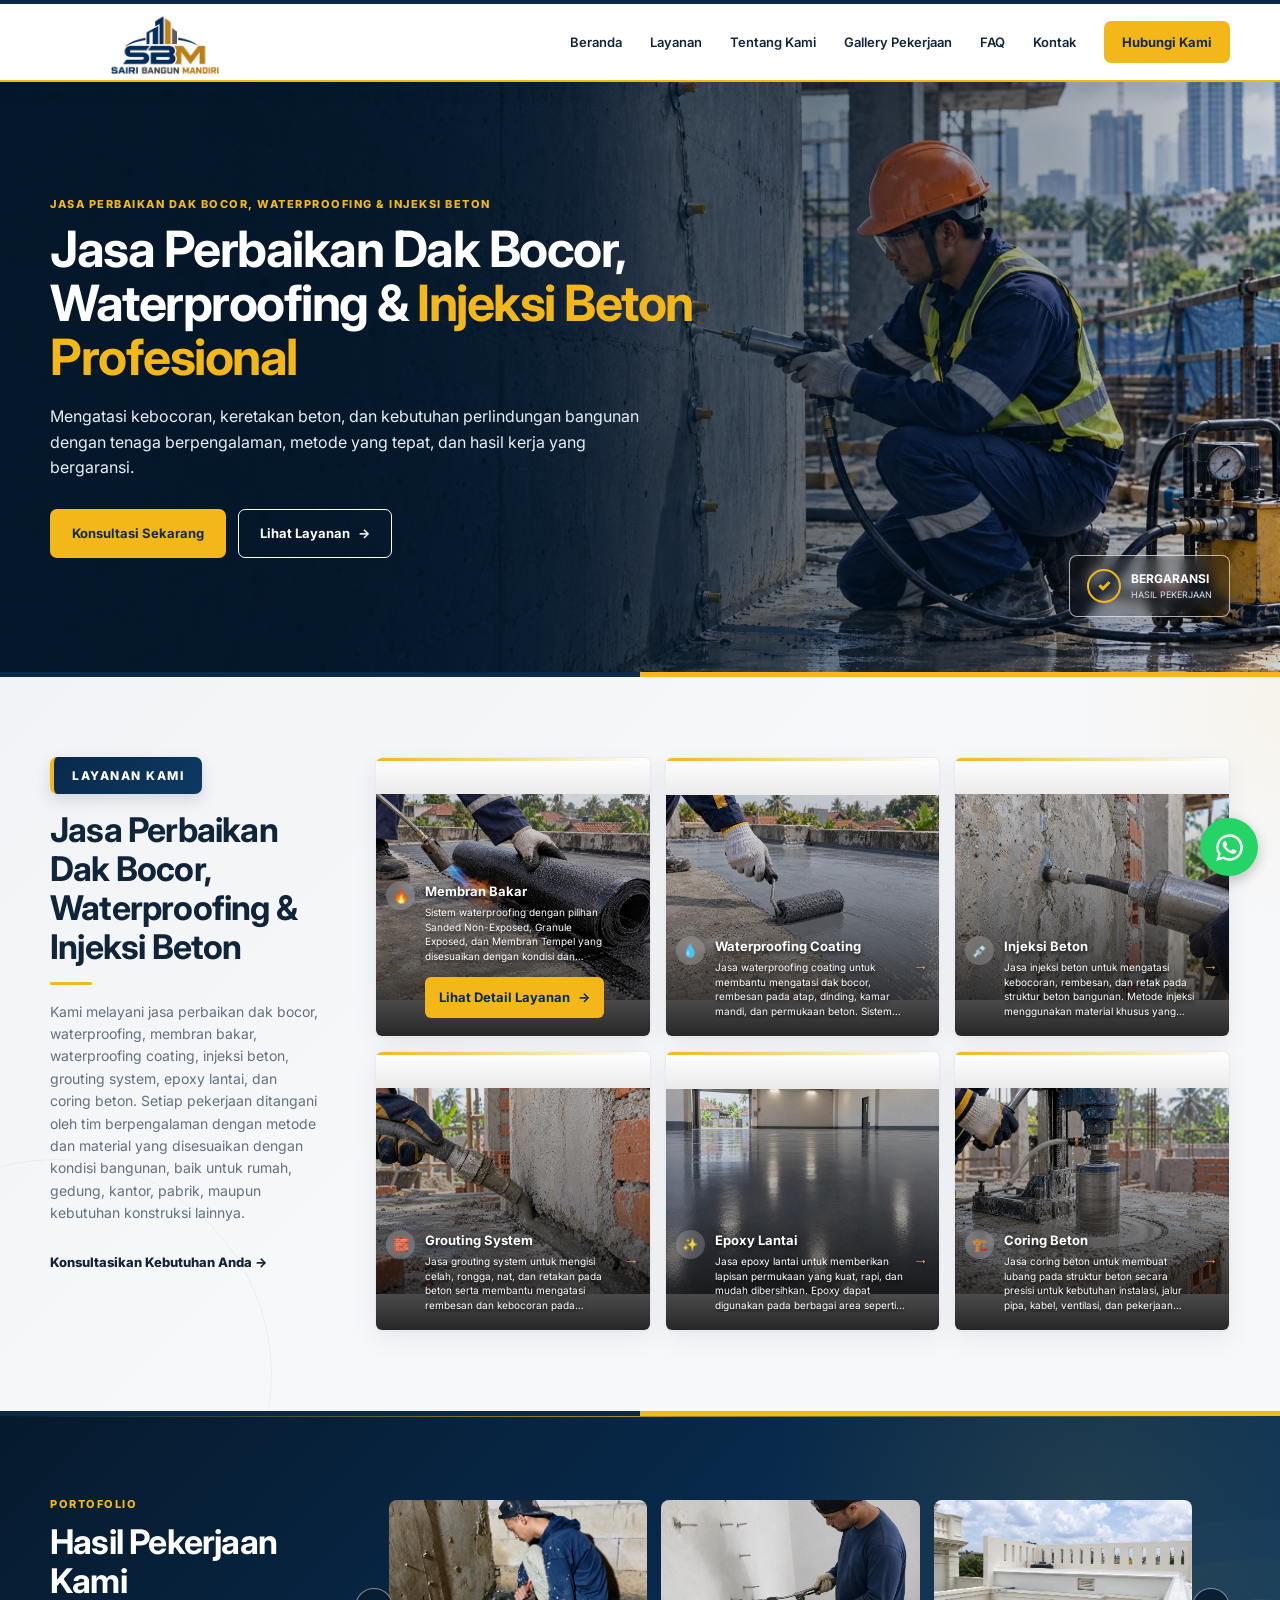
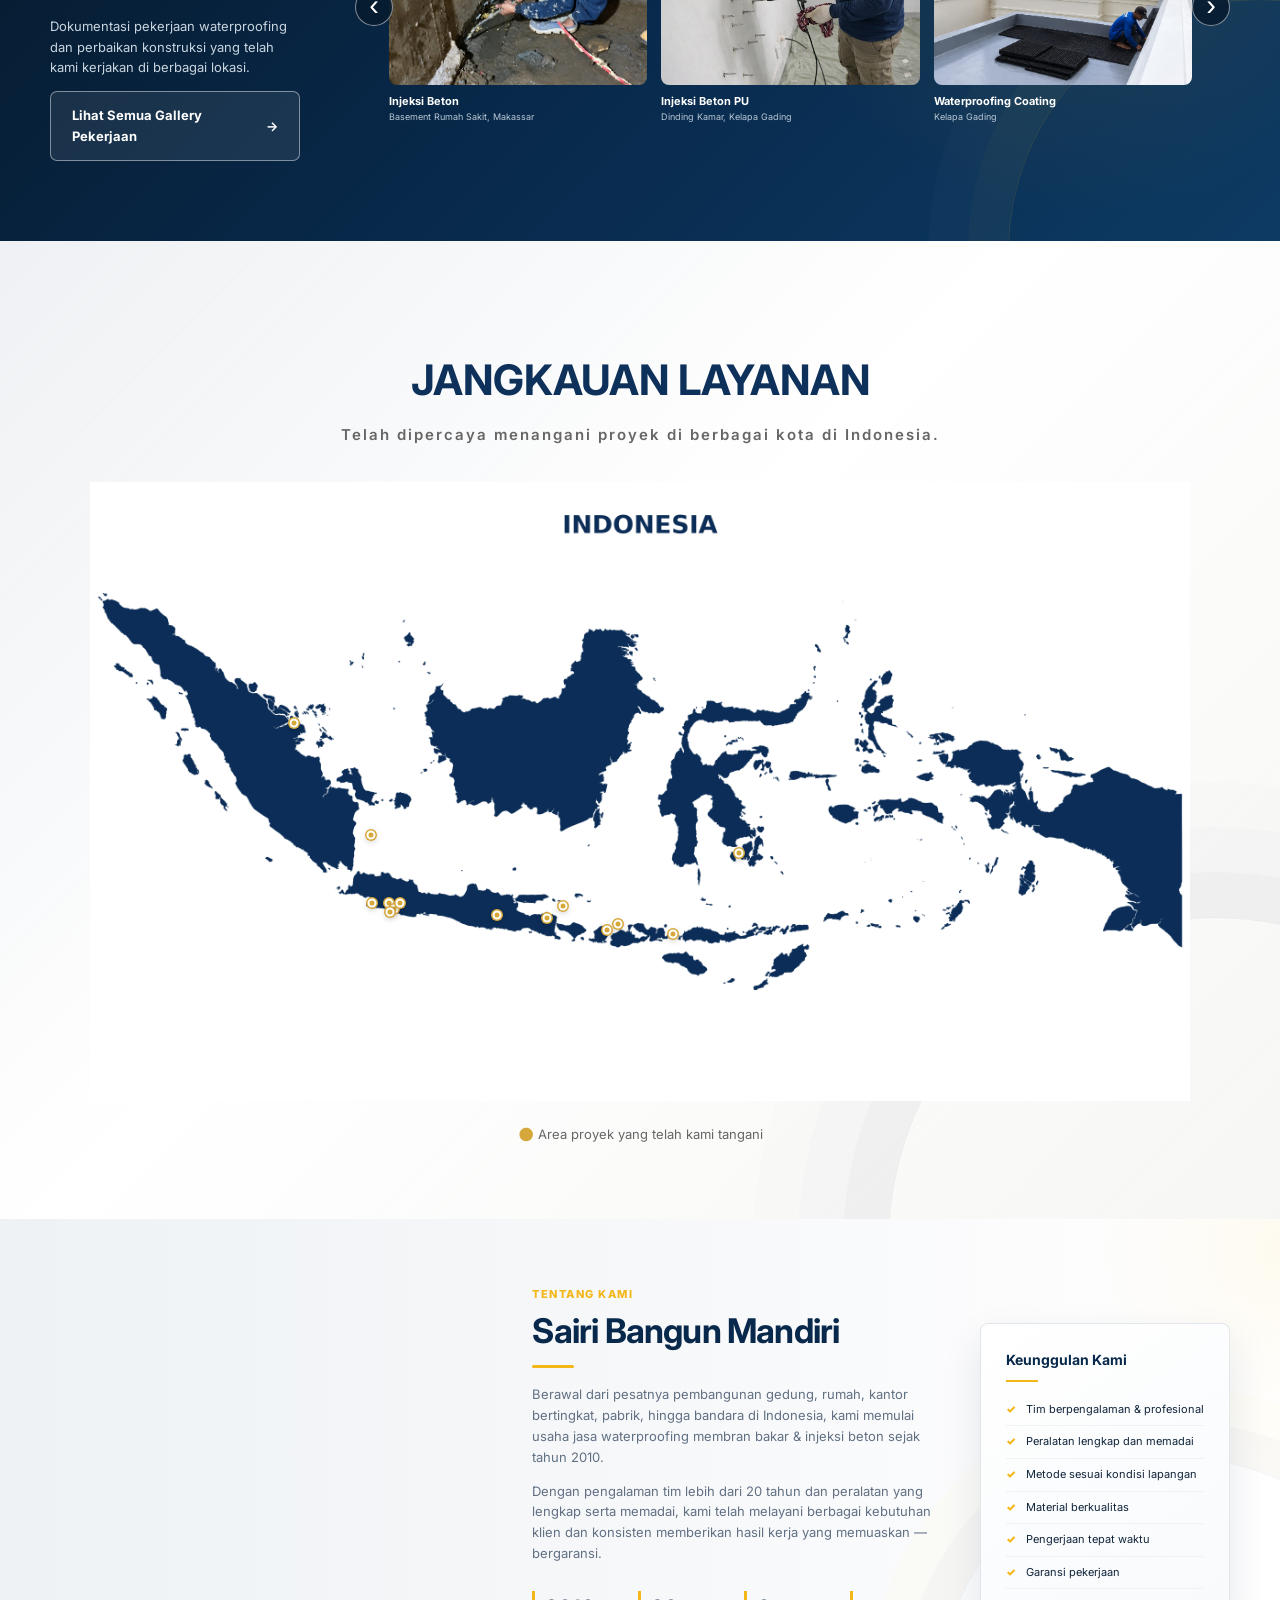
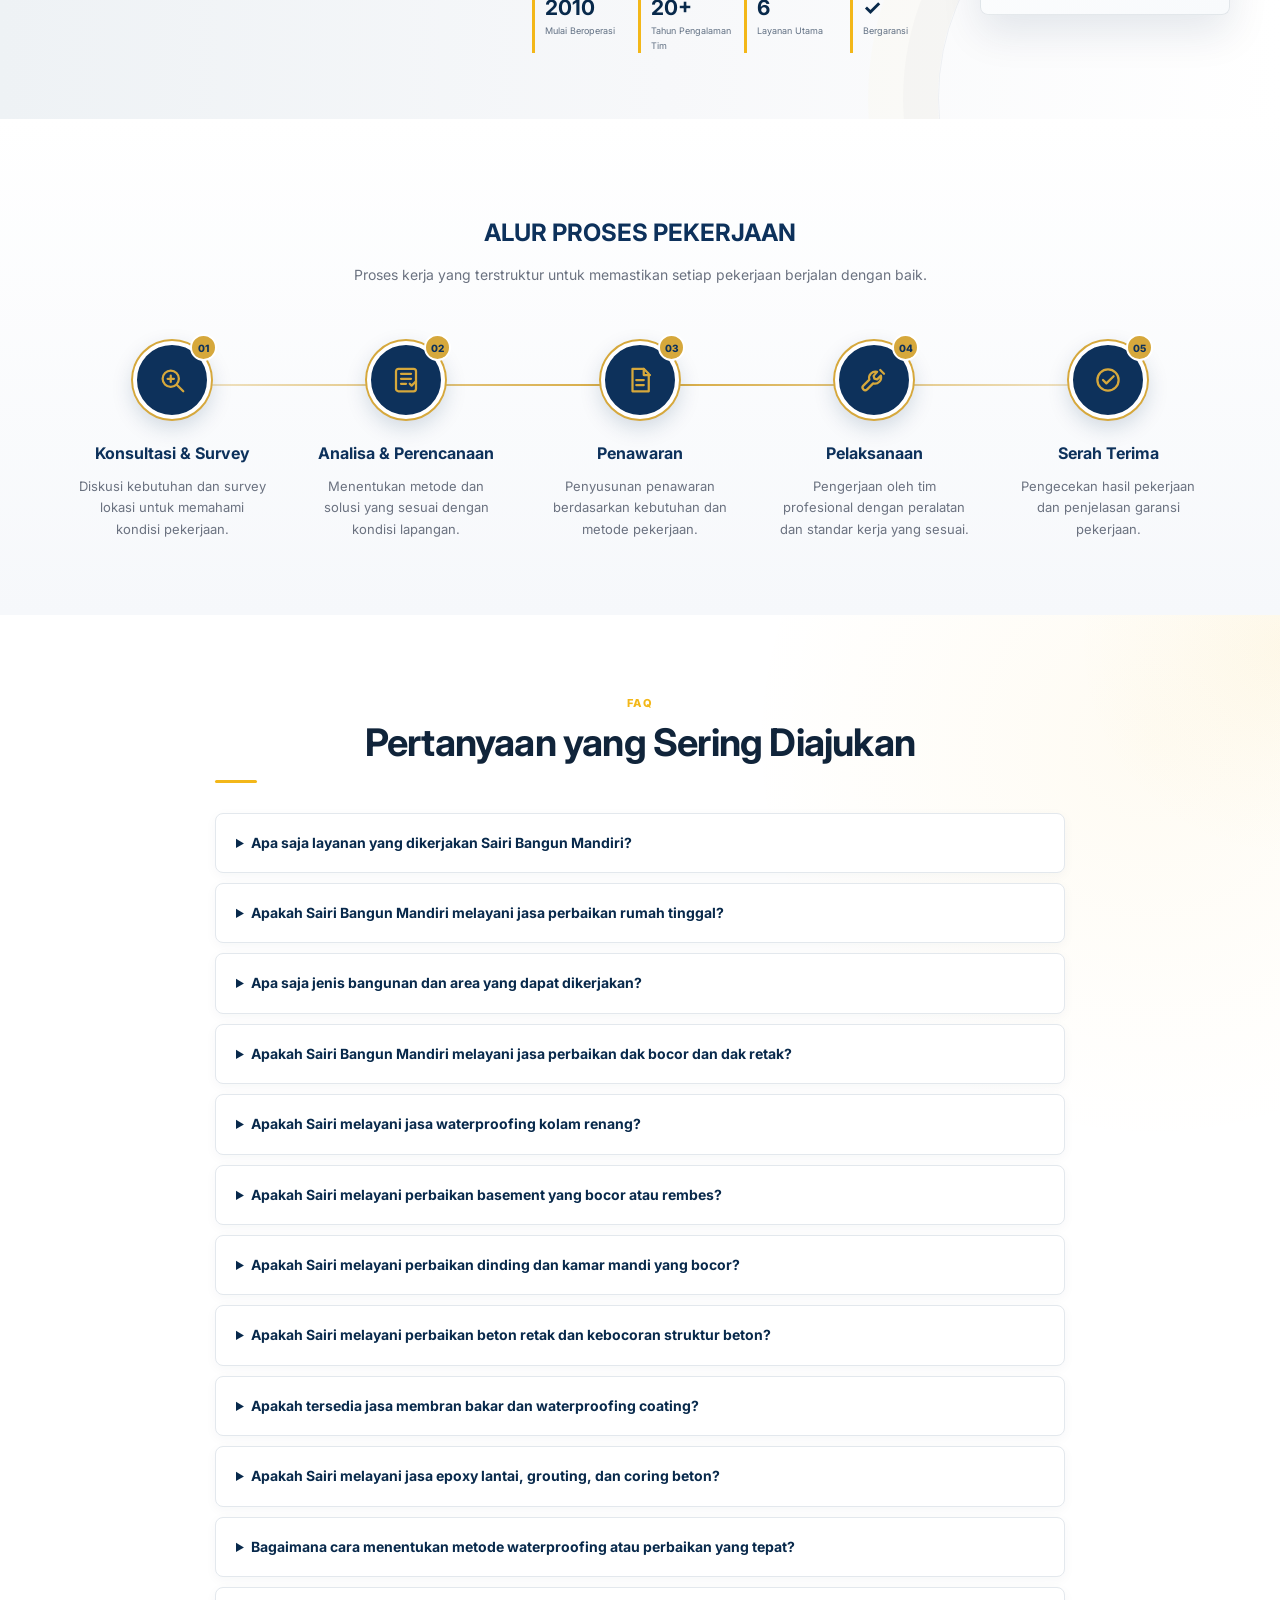
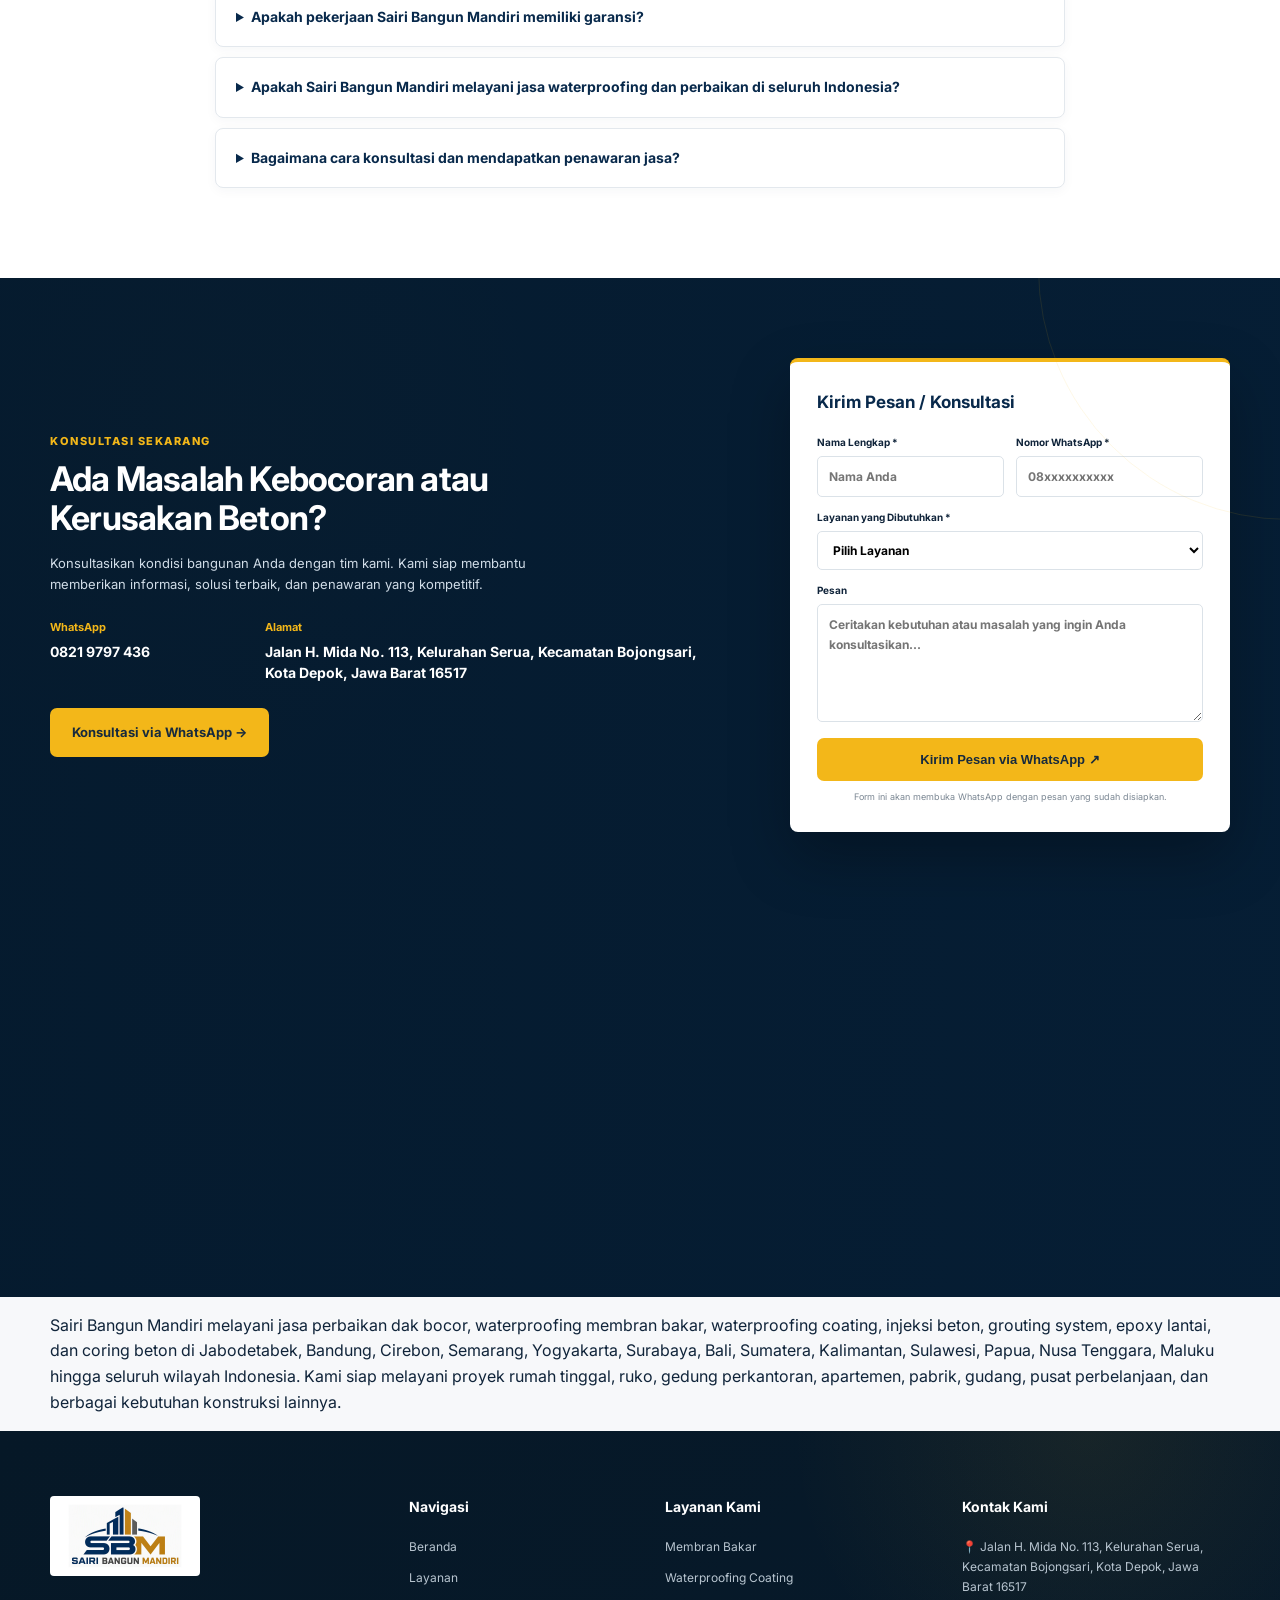
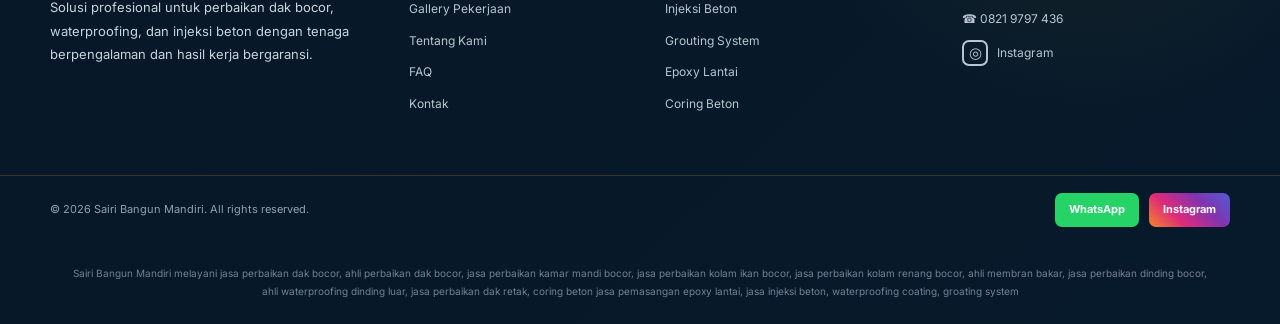
==== index.html @ 4ec8bfc4 "Update index.html" ====
<!DOCTYPE html>
<html lang="id">
<head>
  <meta charset="UTF-8">
  <meta name="viewport" content="width=device-width, initial-scale=1.0">
  <meta name="description" content="Sairi Bangun Mandiri melayani jasa perbaikan dak bocor, waterproofing coating, membran bakar, injeksi beton, grouting system, epoxy lantai, coring beton, waterproofing dinding luar, serta perbaikan kamar mandi, kolam renang dan kolam ikan bocor. Berpengalaman sejak 2010, bergaransi, melayani rumah, gedung, hotel, apartemen dan bangunan komersial di seluruh Indonesia.">
  <meta name="robots" content="index, follow">
  <meta name="keywords" content="jasa perbaikan dak bocor, ahli perbaikan dak bocor, jasa perbaikan kamar mandi bocor, jasa perbaikan kolam ikan bocor, jasa perbaikan kolam renang bocor, ahli membran bakar, jasa perbaikan dinding bocor, ahli waterproofing dinding luar, jasa perbaikan dak retak, jasa pemasangan epoxy lantai, waterproofing, injeksi beton, grouting system, coring beton, Depok">
  <meta name="author" content="Sairi Bangun Mandiri">
  <meta property="og:title" content="Jasa Perbaikan Dak Bocor, Waterproofing & Injeksi Beton | Sairi Bangun Mandiri">
  <meta property="og:description" content="Jasa perbaikan dak bocor, waterproofing, membran bakar, injeksi beton, grouting, epoxy lantai dan coring beton dengan tenaga berpengalaman dan bergaransi, sejak 2010.">
  <meta property="og:site_name" content="Sairi Bangun Mandiri">
  <meta property="og:image" content="https://jasaperbaikandakbocor.com/assets/images/Hero%20Besar%20Baru.jpg">
  <meta name="twitter:card" content="summary_large_image">
  <meta name="twitter:title" content="Jasa Perbaikan Dak Bocor, Waterproofing &amp; Injeksi Beton | Sairi Bangun Mandiri">
<meta name="twitter:description" content="Jasa perbaikan dak bocor, waterproofing coating, membran bakar, injeksi beton, epoxy lantai, grouting, serta perbaikan kolam renang dan kolam ikan bocor. Berpengalaman sejak 2010 dan bergaransi.">
<meta name="twitter:image" content="https://jasaperbaikandakbocor.com/assets/images/Hero%20Besar%20Baru.jpg">
  <meta property="og:url" content="https://www.jasaperbaikandakbocor.com/">
  <link rel="canonical" href="https://jasaperbaikandakbocor.com/">
  <title>Jasa Perbaikan Dak Bocor, Waterproofing & Injeksi Beton | Sairi Bangun Mandiri</title>
  <link rel="icon" href="assets/images/logo-sbm.jpg">
  <link rel="preconnect" href="https://fonts.googleapis.com">
  <link rel="preconnect" href="https://fonts.gstatic.com" crossorigin>
  <link href="https://fonts.googleapis.com/css2?family=Inter:wght@400;500;600;700;800&display=swap" rel="stylesheet">
  <link rel="stylesheet" href="style.css">
  <link rel="stylesheet" href="portfolio.css">
  <script type="application/ld+json">
{
  "@context": "https://schema.org",
  "@type": "HomeAndConstructionBusiness",
  "@id": "https://jasaperbaikandakbocor.com/#organization",
  "name": "Sairi Bangun Mandiri",
  "alternateName": "SBM",
  "description": "Sairi Bangun Mandiri melayani jasa perbaikan dak bocor, waterproofing membran bakar dan coating, injeksi beton, grouting system, epoxy lantai, coring beton, waterproofing dinding luar, perbaikan kamar mandi bocor, kolam renang bocor, dan kolam ikan bocor. Berpengalaman sejak 2010, bergaransi, dan melayani proyek di seluruh Indonesia.",
  "url": "https://jasaperbaikandakbocor.com/",
  "telephone": "+628219797436",
  "hasMap": "https://maps.app.goo.gl/z6by2zJYfafveyHe6",
  "image": "https://jasaperbaikandakbocor.com/assets/images/logo-sbm.jpg",
  "logo": "https://jasaperbaikandakbocor.com/assets/images/logo-sbm.jpg",
  "foundingDate": "2010",

  "address": {
    "@type": "PostalAddress",
    "streetAddress": "Jalan H. Mida No. 113, Kelurahan Serua, Kecamatan Bojongsari",
    "addressLocality": "Depok",
    "addressRegion": "Jawa Barat",
    "postalCode": "16517",
    "addressCountry": "ID"
  },

    "areaServed": [
    { "@type": "City", "name": "Depok" },
    { "@type": "City", "name": "Jakarta" },
    { "@type": "City", "name": "Bogor" },
    { "@type": "City", "name": "Tangerang" },
    { "@type": "City", "name": "Tangerang Selatan" },
    { "@type": "City", "name": "Bekasi" },
    { "@type": "City", "name": "Bandung" },
    { "@type": "City", "name": "Semarang" },
    { "@type": "City", "name": "Yogyakarta" },
    { "@type": "City", "name": "Surabaya" },
    { "@type": "City", "name": "Malang" },
    { "@type": "City", "name": "Medan" },
    { "@type": "City", "name": "Palembang" },
    { "@type": "City", "name": "Makassar" },
    { "@type": "AdministrativeArea", "name": "Bali" },
    {
  "@type": "Country",
  "name": "Indonesia"
}
  ],

  "sameAs": [
    "https://www.instagram.com/sairibangunmandiri/"
  ],

  "hasOfferCatalog": {
    "@type": "OfferCatalog",
    "name": "Layanan Sairi Bangun Mandiri",
    "itemListElement": [
      {
        "@type": "Offer",
        "itemOffered": {
          "@type": "Service",
          "name": "Membran Bakar",
          "description": "Waterproofing menggunakan lembaran membran khusus dengan proses pembakaran, tahan air dan tahan lama untuk dak beton."
        }
      },
      {
        "@type": "Offer",
        "itemOffered": {
          "@type": "Service",
          "name": "Waterproofing Coating",
          "description": "Cat anti bocor serbaguna berbahan akrilik untuk atap, dinding, kamar mandi, kolam renang dan ground tank."
        }
      },
      {
        "@type": "Offer",
        "itemOffered": {
          "@type": "Service",
          "name": "Injeksi Beton",
          "description": "Perbaikan struktur beton dengan metode injeksi (polyurethane, semen admixture, cement based waterplug) untuk mengatasi retak dan kebocoran."
        }
      },
      {
        "@type": "Offer",
        "itemOffered": {
          "@type": "Service",
          "name": "Grouting System",
          "description": "Pengisian rongga/celah pada beton untuk meningkatkan kekuatan struktur dan sifat kedap air."
        }
      },
      {
        "@type": "Offer",
        "itemOffered": {
          "@type": "Service",
          "name": "Epoxy Lantai",
          "description": "Pelapis lantai berbahan resin epoxy dengan daya tahan tinggi, tersedia berbagai jenis dan warna."
        }
      },
      {
        "@type": "Offer",
        "itemOffered": {
          "@type": "Service",
          "name": "Coring Beton",
          "description": "Jasa pengeboran beton presisi untuk berbagai kebutuhan instalasi mekanikal dan elektrikal."
        }
      },
{
  "@type": "Offer",
  "itemOffered": {
    "@type": "Service",
    "name": "Waterproofing Dinding Luar",
    "description": "Jasa waterproofing dinding luar bangunan untuk membantu mengatasi rembesan air dan melindungi dinding dari kebocoran."
  }
},
{
  "@type": "Offer",
  "itemOffered": {
    "@type": "Service",
    "name": "Perbaikan Dak Bocor",
    "description": "Jasa pemeriksaan dan perbaikan kebocoran dak beton dengan metode waterproofing yang sesuai dengan kondisi kebocoran."
  }
},
{
  "@type": "Offer",
  "itemOffered": {
    "@type": "Service",
    "name": "Perbaikan Kamar Mandi Bocor",
    "description": "Jasa perbaikan kebocoran dan rembesan air pada area kamar mandi."
  }
},
{
  "@type": "Offer",
  "itemOffered": {
    "@type": "Service",
    "name": "Perbaikan Kolam Renang Bocor",
    "description": "Jasa perbaikan kebocoran kolam renang menggunakan metode yang disesuaikan dengan kondisi kebocoran."
  }
},
{
  "@type": "Offer",
  "itemOffered": {
    "@type": "Service",
    "name": "Perbaikan Kolam Ikan Bocor",
    "description": "Jasa perbaikan kebocoran kolam ikan untuk membantu menjaga kolam tetap kedap air."
  }
}
    ]
  }
}
</script>
</head>

<body>
  <header class="site-header" id="top">
    <div class="container nav-wrap">
      <a class="brand" href="#top" aria-label="Sairi Bangun Mandiri">
        <img src="assets/images/logo-sbm.jpg" alt="Logo Sairi Bangun Mandiri">
      </a>
      <button class="menu-toggle" aria-label="Buka menu" aria-expanded="false">
        <span></span><span></span><span></span>
      </button>
      <nav class="nav" aria-label="Navigasi utama">
        <a href="#top">Beranda</a>
        <a href="#layanan">Layanan</a>
        <a href="#tentang">Tentang Kami</a>
        <a href="#portfolio">Gallery Pekerjaan</a>
        <a href="#faq">FAQ</a>
        <a href="#kontak">Kontak</a>
        <a class="btn btn-gold btn-small" href="https://wa.me/628219797436?text=Halo%20Sairi%20Bangun%20Mandiri%2C%20saya%20ingin%20konsultasi%20mengenai%20pekerjaan%20konstruksi." target="_blank" rel="noopener">Hubungi Kami</a>
      </nav>
    </div>
  </header>

  <main>
    <section class="hero">
      <div class="hero-overlay"></div>
      <div class="container hero-content">
        <div class="hero-copy">
          <p class="eyebrow">JASA PERBAIKAN DAK BOCOR, WATERPROOFING & INJEKSI BETON</p>
          <h1>Jasa Perbaikan Dak Bocor, Waterproofing & <span>Injeksi Beton Profesional</span></h1>
          <p class="hero-text">Mengatasi kebocoran, keretakan beton, dan kebutuhan perlindungan bangunan dengan tenaga berpengalaman, metode yang tepat, dan hasil kerja yang bergaransi.</p>
          <div class="hero-actions">
            <a class="btn btn-gold" href="https://wa.me/628219797436?text=Halo%20Sairi%20Bangun%20Mandiri%2C%20saya%20ingin%20konsultasi." target="_blank" rel="noopener">Konsultasi Sekarang</a>
            <a class="btn btn-outline" href="#layanan">Lihat Layanan <span>→</span></a>
          </div>
        </div>
        <div class="guarantee">
          <div class="guarantee-icon">✓</div>
          <div><strong>BERGARANSI</strong><small>HASIL PEKERJAAN</small></div>
        </div>
      </div>
    </section>

    <section class="services section" id="layanan">
      <div class="container service-layout">
        <div class="section-intro">
          <p class="eyebrow">LAYANAN KAMI</p>
          <h2>Jasa Perbaikan Dak Bocor, Waterproofing & Injeksi Beton</h2>
          <p>Kami melayani jasa perbaikan dak bocor, waterproofing, membran bakar, waterproofing coating, injeksi beton, grouting system, epoxy lantai, dan coring beton. Setiap pekerjaan ditangani oleh tim berpengalaman dengan metode dan material yang disesuaikan dengan kondisi bangunan, baik untuk rumah, gedung, kantor, pabrik, maupun kebutuhan konstruksi lainnya.
</p>
          <a class="text-link" href="#kontak">Konsultasikan Kebutuhan Anda →</a>
        </div>
        <div class="service-grid">
          
<article class="service-card service-card-link">
  <a href="waterproofing-membran-bakar-pamulang.html" class="service-image-link" aria-label="Lihat layanan Membran Bakar">
    <div class="service-image img-membrane"></div>
  </a>
  <div class="service-body">
    <span class="service-icon">🔥</span>
    <div>
      <h3><a href="waterproofing-membran-bakar-pamulang.html">Membran Bakar</a></h3>
      <p class="service-desc">Sistem waterproofing dengan pilihan Sanded Non-Exposed, Granule Exposed, dan Membran Tempel yang disesuaikan dengan kondisi dan kebutuhan area.</p>
      <a href="waterproofing-membran-bakar-pamulang.html" class="service-detail-link">Lihat Detail Layanan <span aria-hidden="true">→</span></a>
    </div>
  </div>
</article>
          <article class="service-card">
            <div class="service-image img-coating"></div>
            <div class="service-body"><span class="service-icon">💧</span><div><h3>Waterproofing Coating</h3><p class="service-desc">Jasa waterproofing coating untuk membantu mengatasi dak bocor, rembesan pada atap, dinding, kamar mandi, dan permukaan beton. Sistem coating diaplikasikan sebagai lapisan pelindung kedap air untuk membantu mencegah kebocoran dan melindungi permukaan bangunan dari paparan air dan kelembapan.</p>
</div><button type="button" class="service-toggle" aria-label="Lihat deskripsi lengkap Waterproofing Coating">→</button></div>
          </article>
         <article class="service-card"><div class="service-image img-injection"></div><div class="service-body"><span class="service-icon">💉</span><div><h3>Injeksi Beton</h3><p class="service-desc">Jasa injeksi beton untuk mengatasi kebocoran, rembesan, dan retak pada struktur beton bangunan. Metode injeksi menggunakan material khusus yang disesuaikan dengan kondisi keretakan dan kebutuhan perbaikan beton, sehingga membantu menutup jalur air dan mengurangi rembesan. Pekerjaan ini dapat diterapkan pada dinding beton, dak, basement, kolam, dan bagian struktur bangunan lainnya yang mengalami kebocoran atau keretakan.</p></div><button type="button" class="service-toggle" aria-label="Lihat deskripsi lengkap Injeksi Beton">→</button></div></article>
         <article class="service-card"><div class="service-image img-grouting"></div><div class="service-body"><span class="service-icon">🧱</span><div><h3>Grouting System</h3><p class="service-desc">Jasa grouting system untuk mengisi celah, rongga, nat, dan retakan pada beton serta membantu mengatasi rembesan dan kebocoran pada berbagai konstruksi. Grouting dapat digunakan untuk perbaikan kolam renang, kolam ikan, lantai, dinding, dan struktur beton lainnya dengan material khusus yang disesuaikan dengan kondisi area untuk membantu meningkatkan kekuatan dan ketahanan terhadap air.</p></div><button type="button" class="service-toggle" aria-label="Lihat deskripsi lengkap Grouting System">→</button></div></article>
         <article class="service-card"><div class="service-image img-epoxy"></div><div class="service-body"><span class="service-icon">✨</span><div><h3>Epoxy Lantai</h3><p class="service-desc">Jasa epoxy lantai untuk memberikan lapisan permukaan yang kuat, rapi, dan mudah dibersihkan. Epoxy dapat digunakan pada berbagai area seperti gudang, pabrik, garasi, area komersial, dan kebutuhan lantai lainnya dengan pilihan sistem yang disesuaikan dengan kondisi permukaan.</p></div><button type="button" class="service-toggle" aria-label="Lihat deskripsi lengkap Epoxy Lantai">→</button></div></article>
          <article class="service-card"><div class="service-image img-coring"></div><div class="service-body"><span class="service-icon">🏗️</span><div><h3>Coring Beton</h3><p class="service-desc">Jasa coring beton untuk membuat lubang pada struktur beton secara presisi untuk kebutuhan instalasi, jalur pipa, kabel, ventilasi, dan pekerjaan konstruksi lainnya. Metode coring menggunakan peralatan khusus untuk menghasilkan lubang dengan ukuran dan kedalaman yang disesuaikan dengan kebutuhan pekerjaan.</p></div><button type="button" class="service-toggle" aria-label="Lihat deskripsi lengkap Coring Beton">→</button></div></article>
        </div>
      </div>
    </section>
 <section class="portfolio section" id="portfolio">
  <div class="container portfolio-layout">
    <div class="portfolio-copy">
     <p class="eyebrow">PORTOFOLIO</p>
<h2>Hasil Pekerjaan Kami</h2>
<p>Dokumentasi pekerjaan waterproofing dan perbaikan konstruksi yang telah kami kerjakan di berbagai lokasi.</p>

      <a class="btn btn-outline light" href="portfolio.html">
       Lihat Semua Gallery Pekerjaan <span>→</span>
      </a>
    </div>

    <div class="portfolio-showcase">
      <button class="portfolio-arrow portfolio-prev" type="button"
              aria-label="Foto portofolio sebelumnya">‹</button>

      <div class="portfolio-track" id="portfolioTrack">
 
<a class="portfolio-item" href="portfolio.html">
  <div class="portfolio-img">
    <img src="assets/images/injeksi-beton-basement-rumah-sakit-makassar-01.jpg" alt="Pekerjaan injeksi beton pada sambungan lantai dan sudut lantai-dinding basement rumah sakit di Makassar" loading="lazy">
  </div>
  <span>Injeksi Beton<br><small>Basement Rumah Sakit, Makassar</small></span>
</a>
                <a class="portfolio-item" href="portfolio.html">
          <div class="portfolio-img">
            <img src="assets/images/injeksi-beton-dinding-kamar-kelapa-gading-01.jpg" alt="Jasa injeksi beton PU pada dinding kamar rumah pribadi di Kelapa Gading Jakarta Utara" loading="lazy">
          </div>
          <span>Injeksi Beton PU<br><small>Dinding Kamar, Kelapa Gading</small></span>
        </a>

        <a class="portfolio-item" href="portfolio.html">
  <div class="portfolio-img">
    <img src="assets/images/waterproofing_coating_01.jpg" alt="Pekerjaan waterproofing coating pada dak rumah di Kelapa Gading Jakarta Utara" loading="lazy">
  </div>
  <span>Waterproofing Coating<br><small>Kelapa Gading</small></span>
</a>

       <a class="portfolio-item" href="portfolio.html">
  <div class="portfolio-img">
    <img src="assets/images/membran-bakar-granule-pasar-tanah-abang-01.jpg" alt="Pekerjaan waterproofing dak menggunakan membran bakar Granule di Gedung Pasar Tanah Abang Jakarta Pusat" loading="lazy">
  </div>
  <span>Membran Bakar Granule<br><small>Pasar Tanah Abang</small></span>
</a>

       <a class="portfolio-item" href="portfolio.html">
  <div class="portfolio-img">
    <img src="assets/images/grouting_kolam_rempoa_01.jpg" alt="Pekerjaan perbaikan kolam renang dengan sistem grouting nat di Rempoa Tangerang Selatan" loading="lazy">
  </div>
  <span>Grouting System<br><small>Rempoa</small></span>
</a>

        <a class="portfolio-item" href="portfolio.html">
  <div class="portfolio-img">
    <img src="assets/images/membran-bakar-sanded-mall-bassura-01.jpg" alt="Pekerjaan waterproofing menggunakan membran bakar Sanded di Mall Bassura Jakarta Timur" loading="lazy">
  </div>
  <span>Membran Bakar Sanded<br><small>Mall Bassura</small></span>
</a>

  
<a class="portfolio-item" href="portfolio.html">
  <div class="portfolio-img">
    <img src="assets/images/epoxy-lantai-01.jpg" alt="Pekerjaan epoxy lantai pada gudang konveksi di Bogor Jawa Barat" loading="lazy">
  </div>
  <span>Epoxy Lantai<br><small>Gudang Konveksi, Bogor</small></span>
</a>

        <a class="portfolio-item" href="portfolio.html">
          <div class="portfolio-img">
            <img src="assets/images/coring_beton_indonesia.jpg" alt="Pekerjaan Coring Beton" loading="lazy">
          </div>
          <span>Coring Beton<br><small>Instalasi Mekanikal</small></span>
        </a>
      </div>

      <button class="portfolio-arrow portfolio-next" type="button"
              aria-label="Foto portofolio berikutnya">›</button>
    </div>
  </div>
</section>
    <section class="coverage">
    <div class="container">
        <div class="section-title">
            <h2>JANGKAUAN LAYANAN</h2>
            <p>Telah dipercaya menangani proyek di berbagai kota di Indonesia.</p>
        </div>

        <div class="coverage-map">

            <img 
                src="assets/images/peta-indonesia.png"
                alt="Peta jangkauan layanan Sairi Bangun Mandiri"
            >

            <!-- MEDAN -->
            <button class="map-point"
                    style="left: 18.5%; top: 39%;"
                    data-city="Medan"
                    aria-label="Medan">
                <span></span>
                <strong>Medan</strong>
            </button>

            <!-- PALEMBANG -->
            <button class="map-point"
                    style="left: 25.5%; top: 57%;"
                    data-city="Palembang"
                    aria-label="Palembang">
                <span></span>
                <strong>Palembang</strong>
            </button>

      <!-- JAKARTA -->
<button class="map-point"
        style="left: 27.2%; top: 68%;"
        data-city="Jakarta"
        aria-label="Jakarta">
    <span></span>
    <strong>Jakarta</strong>
</button>

<!-- TANGERANG -->
<button class="map-point"
        style="left: 25.6%; top: 68%;"
        data-city="Tangerang"
        aria-label="Tangerang">
    <span></span>
    <strong>Tangerang</strong>
</button>

<!-- DEPOK -->
<button class="map-point"
        style="left: 27.6%; top: 69%;"
        data-city="Depok"
        aria-label="Depok">
    <span></span>
    <strong>Depok</strong>
</button>

<!-- BOGOR -->
<button class="map-point"
        style="left: 27.3%; top: 69.5%;"
        data-city="Bogor"
        aria-label="Bogor">
    <span></span>
    <strong>Bogor</strong>
</button>

<!-- BEKASI -->
<button class="map-point"
        style="left: 28.2%; top: 68%;"
        data-city="Bekasi"
        aria-label="Bekasi">
    <span></span>
    <strong>Bekasi</strong>
</button>

            <!-- BANDUNG -->
            <button class="map-point"
                    style="left: 37%; top: 70%;"
                    data-city="Bandung"
                    aria-label="Bandung">
                <span></span>
                <strong>Bandung</strong>
            </button>

            <!-- YOGYAKARTA -->
            <button class="map-point"
                    style="left: 41.5%; top: 70.5%;"
                    data-city="Yogyakarta"
                    aria-label="Yogyakarta">
                <span></span>
                <strong>Yogyakarta</strong>
            </button>

            <!-- SEMARANG -->
            <button class="map-point"
                    style="left: 43%; top: 68.5%;"
                    data-city="Semarang"
                    aria-label="Semarang">
                <span></span>
                <strong>Semarang</strong>
            </button>

            <!-- SURABAYA -->
            <button class="map-point"
                    style="left: 48%; top: 71.5%;"
                    data-city="Surabaya"
                    aria-label="Surabaya">
                <span></span>
                <strong>Surabaya</strong>
            </button>

            <!-- MALANG -->
            <button class="map-point"
                    style="left: 47%; top: 72.5%;"
                    data-city="Malang"
                    aria-label="Malang">
                <span></span>
                <strong>Malang</strong>
            </button>

            <!-- BALI -->
            <button class="map-point"
                    style="left: 53%; top: 73%;"
                    data-city="Bali"
                    aria-label="Bali">
                <span></span>
                <strong>Bali</strong>
            </button>

            <!-- MAKASSAR -->
            <button class="map-point"
                    style="left: 59%; top: 60%;"
                    data-city="Makassar"
                    aria-label="Makassar">
                <span></span>
                <strong>Makassar</strong>
            </button>

        </div>

        <div class="coverage-info">
            <span>●</span>
            Area proyek yang telah kami tangani
        </div>

    </div>
</section>
   <section class="about section" id="tentang">
      <div class="about-image"></div>
      <div class="container about-inner">
        <div></div>
        <div class="about-copy">
          <p class="eyebrow">TENTANG KAMI</p>
          <h2>Sairi Bangun Mandiri</h2>
          <p>Berawal dari pesatnya pembangunan gedung, rumah, kantor bertingkat, pabrik, hingga bandara di Indonesia, kami memulai usaha jasa waterproofing membran bakar &amp; injeksi beton sejak tahun 2010.</p>
          <p>Dengan pengalaman tim lebih dari 20 tahun dan peralatan yang lengkap serta memadai, kami telah melayani berbagai kebutuhan klien dan konsisten memberikan hasil kerja yang memuaskan — bergaransi.</p>
          <div class="stats">
            <div><strong>2010</strong><span>Mulai Beroperasi</span></div>
            <div><strong>20+</strong><span>Tahun Pengalaman Tim</span></div>
            <div><strong>6</strong><span>Layanan Utama</span></div>
            <div><strong>✓</strong><span>Bergaransi</span></div>
          </div>
        </div>
        <aside class="strengths">
          <h3>Keunggulan Kami</h3>
          <ul>
            <li>Tim berpengalaman &amp; profesional</li>
            <li>Peralatan lengkap dan memadai</li>
            <li>Metode sesuai kondisi lapangan</li>
            <li>Material berkualitas</li>
            <li>Pengerjaan tepat waktu</li>
            <li>Garansi pekerjaan</li>
          </ul>
        </aside>
      </div>
      </section>
   <section class="process-section">
    <div class="container">

        <div class="section-title">
            <h2>ALUR PROSES PEKERJAAN</h2>
            <p>Proses kerja yang terstruktur untuk memastikan setiap pekerjaan berjalan dengan baik.</p>
        </div>

        <div class="process-timeline">

            <!-- 01 -->
            <div class="process-item">
                <div class="process-icon">
                    <span class="process-number">01</span>

                    <!-- Search / Survey -->
                    <svg viewBox="0 0 24 24" aria-hidden="true">
                        <circle cx="11" cy="11" r="6.5"></circle>
                        <path d="M16 16l5 5"></path>
                        <path d="M8.5 11h5"></path>
                        <path d="M11 8.5v5"></path>
                    </svg>
                </div>

                <div class="process-content">
                    <h3>Konsultasi &amp; Survey</h3>
                    <p>
                        Diskusi kebutuhan dan survey lokasi untuk memahami
                        kondisi pekerjaan.
                    </p>
                </div>
            </div>


            <!-- 02 -->
            <div class="process-item">
                <div class="process-icon">
                    <span class="process-number">02</span>

                    <!-- Planning -->
                    <svg viewBox="0 0 24 24" aria-hidden="true">
                        <rect x="4" y="3" width="16" height="18" rx="2"></rect>
                        <path d="M8 7h8"></path>
                        <path d="M8 11h8"></path>
                        <path d="M8 15h4"></path>
                        <path d="M15 15l1.5 1.5L20 13"></path>
                    </svg>
                </div>

                <div class="process-content">
                    <h3>Analisa &amp; Perencanaan</h3>
                    <p>
                        Menentukan metode dan solusi yang sesuai dengan
                        kondisi lapangan.
                    </p>
                </div>
            </div>


            <!-- 03 -->
            <div class="process-item">
                <div class="process-icon">
                    <span class="process-number">03</span>

                    <!-- Offer / Document -->
                    <svg viewBox="0 0 24 24" aria-hidden="true">
                        <path d="M6 3h9l4 4v14H6z"></path>
                        <path d="M15 3v5h5"></path>
                        <path d="M9 12h6"></path>
                        <path d="M9 16h6"></path>
                    </svg>
                </div>

                <div class="process-content">
                    <h3>Penawaran</h3>
                    <p>
                        Penyusunan penawaran berdasarkan kebutuhan dan
                        metode pekerjaan.
                    </p>
                </div>
            </div>


            <!-- 04 -->
            <div class="process-item">
                <div class="process-icon">
                    <span class="process-number">04</span>

                    <!-- Tools -->
                    <svg viewBox="0 0 24 24" aria-hidden="true">
                        <path d="M14.5 5.5a5 5 0 0 0-6.2 6.2L3.5 16.5a2.1 2.1 0 0 0 3 3l4.8-4.8a5 5 0 0 0 6.2-6.2l-3 3-2.2-.6-.6-2.2z"></path>
                        <path d="M17 4l3 3"></path>
                    </svg>
                </div>

                <div class="process-content">
                    <h3>Pelaksanaan</h3>
                    <p>
                        Pengerjaan oleh tim profesional dengan peralatan
                        dan standar kerja yang sesuai.
                    </p>
                </div>
            </div>


            <!-- 05 -->
            <div class="process-item">
                <div class="process-icon">
                    <span class="process-number">05</span>

                    <!-- Check -->
                    <svg viewBox="0 0 24 24" aria-hidden="true">
                        <circle cx="12" cy="12" r="8.5"></circle>
                        <path d="M8 12l2.7 2.7L16.5 9"></path>
                    </svg>
                </div>

                <div class="process-content">
                    <h3>Serah Terima</h3>
                    <p>
                        Pengecekan hasil pekerjaan dan penjelasan
                        garansi pekerjaan.
                    </p>
                </div>
            </div>

        </div>

    </div>
</section>
  <section class="faq section" id="faq">
  <div class="container narrow">

    <p class="eyebrow">FAQ</p>
    <h2>Pertanyaan yang Sering Diajukan</h2>

    <details>
      <summary>Apa saja layanan yang dikerjakan Sairi Bangun Mandiri?</summary>
      <p>
        Sairi Bangun Mandiri menyediakan berbagai jasa perbaikan dan perlindungan bangunan,
        meliputi perbaikan dak bocor, waterproofing, membran bakar, waterproofing coating,
        injeksi beton, grouting system, epoxy lantai, coring beton, dan waterproofing
        dinding luar. Pekerjaan dilakukan dengan metode yang disesuaikan dengan kondisi
        dan kebutuhan proyek.
      </p>
    </details>

    <details>
      <summary>Apakah Sairi Bangun Mandiri melayani jasa perbaikan rumah tinggal?</summary>
      <p>
        Ya. Kami melayani berbagai kebutuhan perbaikan dan waterproofing rumah tinggal,
        termasuk perbaikan dak bocor, atap dan dinding yang rembes, kamar mandi bocor,
        beton retak, serta pekerjaan waterproofing pada area rumah lainnya.
      </p>
    </details>

    <details>
      <summary>Apa saja jenis bangunan dan area yang dapat dikerjakan?</summary>
      <p>
        Kami melayani berbagai jenis properti dan area, termasuk rumah tinggal, ruko,
        gedung, hotel, apartemen, kantor, gudang, basement, kolam renang,
        fasilitas komersial, dan area industri. Metode pengerjaan disesuaikan
        dengan kondisi bangunan dan kebutuhan proyek.
      </p>
    </details>

    <details>
      <summary>Apakah Sairi Bangun Mandiri melayani jasa perbaikan dak bocor dan dak retak?</summary>
      <p>
        Ya. Kami melayani jasa perbaikan dak bocor dan dak retak, termasuk penanganan
        rembesan dan kebocoran pada dak beton. Metode perbaikan ditentukan berdasarkan
        kondisi dak, tingkat kerusakan, dan sumber masalah di lapangan.
      </p>
    </details>

    <details>
      <summary>Apakah Sairi melayani jasa waterproofing kolam renang?</summary>
      <p>
        Ya. Kami melayani jasa waterproofing dan perbaikan kolam renang yang bocor.
        Metode dan material waterproofing disesuaikan dengan kondisi kolam serta
        sumber kebocoran agar penanganannya tepat.
      </p>
    </details>

    <details>
      <summary>Apakah Sairi melayani perbaikan basement yang bocor atau rembes?</summary>
      <p>
        Ya. Kami melayani perbaikan basement bocor dan rembes, termasuk pekerjaan
        waterproofing dan penanganan kebocoran pada area basement. Metode perbaikan
        disesuaikan dengan sumber dan kondisi kebocoran di lapangan.
      </p>
    </details>

    <details>
      <summary>Apakah Sairi melayani perbaikan dinding dan kamar mandi yang bocor?</summary>
      <p>
        Ya. Kami melayani perbaikan dinding bocor dan kamar mandi bocor, termasuk
        penanganan rembesan serta pekerjaan waterproofing pada area yang membutuhkan
        perlindungan terhadap air.
      </p>
    </details>

    <details>
      <summary>Apakah Sairi melayani perbaikan beton retak dan kebocoran struktur beton?</summary>
      <p>
        Ya. Kami menyediakan jasa injeksi beton dan grouting system untuk membantu
        menangani keretakan, rembesan, dan kebocoran pada struktur beton. Pemilihan
        metode dan material disesuaikan dengan kondisi kerusakan.
      </p>
    </details>

    <details>
      <summary>Apakah tersedia jasa membran bakar dan waterproofing coating?</summary>
      <p>
        Ya. Kami menyediakan jasa membran bakar dan waterproofing coating untuk berbagai
        kebutuhan waterproofing dan perlindungan terhadap kebocoran. Metode yang digunakan
        disesuaikan dengan jenis area, kondisi permukaan, dan kebutuhan proyek.
      </p>
    </details>

    <details>
      <summary>Apakah Sairi melayani jasa epoxy lantai, grouting, dan coring beton?</summary>
      <p>
        Ya. Selain jasa waterproofing dan perbaikan kebocoran, kami melayani jasa epoxy
        lantai, grouting system, dan coring beton untuk berbagai kebutuhan konstruksi,
        perbaikan, dan pekerjaan bangunan.
      </p>
    </details>

    <details>
      <summary>Bagaimana cara menentukan metode waterproofing atau perbaikan yang tepat?</summary>
      <p>
        Setiap kebocoran dan kerusakan memiliki penyebab serta kondisi yang berbeda.
        Karena itu, metode perbaikan ditentukan berdasarkan kondisi area, sumber kebocoran,
        tingkat kerusakan, jenis struktur, dan kebutuhan proyek agar penanganan dapat
        dilakukan secara tepat.
      </p>
    </details>

    <details>
      <summary>Apakah pekerjaan Sairi Bangun Mandiri memiliki garansi?</summary>
      <p>
        Ya. Pekerjaan yang kami kerjakan memiliki garansi sesuai dengan jenis pekerjaan
        dan ketentuan yang tercantum dalam penawaran atau kesepakatan pekerjaan.
      </p>
    </details>

    <details>
      <summary>Apakah Sairi Bangun Mandiri melayani jasa waterproofing dan perbaikan di seluruh Indonesia?</summary>
      <p>
        Ya. Sairi Bangun Mandiri melayani pekerjaan di seluruh Indonesia, termasuk jasa
        perbaikan dak bocor, waterproofing, injeksi beton, dan pekerjaan terkait lainnya.
        Silakan hubungi kami untuk menyampaikan lokasi dan kebutuhan proyek Anda.
      </p>
    </details>

    <details>
      <summary>Bagaimana cara konsultasi dan mendapatkan penawaran jasa?</summary>
      <p>
        Anda dapat menghubungi Sairi Bangun Mandiri melalui WhatsApp untuk menyampaikan
        jenis pekerjaan, lokasi proyek, serta permasalahan yang ingin ditangani.
        Tim kami akan membantu memberikan informasi awal mengenai kebutuhan pekerjaan
        dan metode penanganan yang sesuai.
      </p>
    </details>

  </div>
</section>
       <section class="contact section" id="kontak">
      <div class="contact-bg"></div>
      <div class="container contact-layout">
        <div class="contact-copy">
          <p class="eyebrow">KONSULTASI SEKARANG</p>
          <h2>Ada Masalah Kebocoran atau Kerusakan Beton?</h2>
          <p>Konsultasikan kondisi bangunan Anda dengan tim kami. Kami siap membantu memberikan informasi, solusi terbaik, dan penawaran yang kompetitif.</p>
          <div class="contact-info">
            <a href="https://wa.me/628219797436" target="_blank" rel="noopener"><strong>WhatsApp</strong><span>0821 9797 436</span></a>
            <div><strong>Alamat</strong><span>Jalan H. Mida No. 113,
Kelurahan Serua, Kecamatan Bojongsari,
Kota Depok, Jawa Barat 16517</span></div>
          </div>
          <a class="btn btn-gold" href="https://wa.me/628219797436?text=Halo%20Sairi%20Bangun%20Mandiri%2C%20saya%20ingin%20konsultasi%20mengenai%20proyek%20saya." target="_blank" rel="noopener">Konsultasi via WhatsApp →</a>
        </div>
        <form class="contact-form" id="contactForm">
          <h3>Kirim Pesan / Konsultasi</h3>
          <div class="form-row">
            <label>Nama Lengkap *<input id="name" required type="text" placeholder="Nama Anda"></label>
            <label>Nomor WhatsApp *<input id="phone" required type="tel" placeholder="08xxxxxxxxxx"></label>
          </div>
          <label>Layanan yang Dibutuhkan *
            <select id="service" required>
              <option value="">Pilih Layanan</option>
              <option>Membran Bakar</option><option>Waterproofing Coating</option><option>Injeksi Beton</option>
              <option>Grouting System</option><option>Epoxy Lantai</option><option>Coring Beton</option><option>Lainnya</option>
            </select>
          </label>
          <label>Pesan<textarea id="message" rows="5" placeholder="Ceritakan kebutuhan atau masalah yang ingin Anda konsultasikan..."></textarea></label>
          <button class="btn btn-gold" type="submit">Kirim Pesan via WhatsApp ↗</button>
          <small class="form-note">Form ini akan membuka WhatsApp dengan pesan yang sudah disiapkan.</small>
        </form>
      </div>
               <div class="container contact-map">
        <iframe
          src="https://www.google.com/maps?q=Sairi+Bangun+Mandiri&output=embed"
          loading="lazy"
          referrerpolicy="no-referrer-when-downgrade"
          allowfullscreen>
        </iframe>
      </div>
    </section>
    <section class="container">
  <p>
Sairi Bangun Mandiri melayani jasa perbaikan dak bocor, waterproofing membran bakar, waterproofing coating, injeksi beton, grouting system, epoxy lantai, dan coring beton di Jabodetabek, Bandung, Cirebon, Semarang, Yogyakarta, Surabaya, Bali, Sumatera, Kalimantan, Sulawesi, Papua, Nusa Tenggara, Maluku hingga seluruh wilayah Indonesia. Kami siap melayani proyek rumah tinggal, ruko, gedung perkantoran, apartemen, pabrik, gudang, pusat perbelanjaan, dan berbagai kebutuhan konstruksi lainnya.
  </p>
</section>
  </main>


<footer class="footer">

  <div class="container footer-main">

    <!-- KOLOM 1: BRAND -->
    <div class="footer-brand">
      <img src="assets/images/logo-footer.jpg" alt="Sairi Bangun Mandiri">

      <p>
        Solusi profesional untuk perbaikan dak bocor, waterproofing,
        dan injeksi beton dengan tenaga berpengalaman dan hasil kerja bergaransi.
      </p>
    </div>


    <!-- KOLOM 2: NAVIGASI -->
    <div class="footer-column">
      <h3>Navigasi</h3>

      <a href="#top">Beranda</a>
      <a href="#layanan">Layanan</a>
      <a href="#portfolio">Gallery Pekerjaan</a>
      <a href="#tentang">Tentang Kami</a>
      <a href="#faq">FAQ</a>
      <a href="#kontak">Kontak</a>
    </div>


    <!-- KOLOM 3: LAYANAN -->
    <div class="footer-column">
      <h3>Layanan Kami</h3>

      <a href="#layanan">Membran Bakar</a>
      <a href="#layanan">Waterproofing Coating</a>
      <a href="#layanan">Injeksi Beton</a>
      <a href="#layanan">Grouting System</a>
      <a href="#layanan">Epoxy Lantai</a>
      <a href="#layanan">Coring Beton</a>
    </div>


    <!-- KOLOM 4: KONTAK -->
    <div class="footer-column footer-contact">
      <h3>Kontak Kami</h3>

      <p>📍 Jalan H. Mida No. 113,
Kelurahan Serua, Kecamatan Bojongsari,
Kota Depok, Jawa Barat 16517</p>

      <a href="https://wa.me/628219797436" target="_blank" rel="noopener">
        ☎ 0821 9797 436
      </a>

      <a
        href="https://www.instagram.com/sairibangunmandiri/"
        target="_blank"
        rel="noopener"
        class="footer-instagram"
      >
        <span class="instagram-icon">◎</span>
        Instagram
      </a>
    </div>

  </div>


  <!-- BOTTOM FOOTER -->
  <div class="footer-bottom">
    <div class="container footer-bottom-inner">

      <span>
        © <span id="year"></span> Sairi Bangun Mandiri. All rights reserved.
      </span>

      <div class="footer-social">
        <a
          href="https://wa.me/628219797436"
          target="_blank"
          rel="noopener"
          aria-label="WhatsApp"
        >
          WhatsApp
        </a>

        <a
          href="https://www.instagram.com/sairibangunmandiri/"
          target="_blank"
          rel="noopener"
          aria-label="Instagram Sairi Bangun Mandiri"
        >
          Instagram
        </a>
      </div>

    </div>
  </div>


  <!-- SEO TEXT -->
  <div class="container">
    <p class="seo-keywords">
      Sairi Bangun Mandiri melayani jasa perbaikan dak bocor, ahli perbaikan dak bocor,
      jasa perbaikan kamar mandi bocor, jasa perbaikan kolam ikan bocor,
      jasa perbaikan kolam renang bocor, ahli membran bakar, jasa perbaikan dinding bocor,
      ahli waterproofing dinding luar, jasa perbaikan dak retak, coring beton
      jasa pemasangan epoxy lantai, jasa injeksi beton, waterproofing coating, groating system
    </p>
  </div>

</footer>

       <script src="script.js"></script>
       <script src="portfolio.js"></script>

<!-- Floating WhatsApp SBM -->
<a href="https://wa.me/628219797436?text=Halo%20Sairi%20Bangun%20Mandiri%2C%20saya%20ingin%20berkonsultasi%20mengenai%20pekerjaan%20konstruksi%20dan%20layanan%20perbaikan%20kebocoran.%20Mohon%20informasi%20lebih%20lanjut."
   class="floating-whatsapp"
   target="_blank"
   rel="noopener noreferrer"
   aria-label="Hubungi SBM melalui WhatsApp">
  <svg viewBox="0 0 32 32" aria-hidden="true">
    <path fill="currentColor" d="M16 3.2a12.8 12.8 0 0 0-11 19.3L3.3 28.8l6.5-1.7A12.8 12.8 0 1 0 16 3.2zm0 23.3a10.5 10.5 0 0 1-5.4-1.5l-.4-.2-3.9 1 1.1-3.8-.3-.4A10.5 10.5 0 1 1 16 26.5zm5.8-7.9c-.3-.2-1.9-.9-2.2-1s-.5-.2-.7.1-.8 1-1 1.2-.4.2-.7.1a8.8 8.8 0 0 1-2.6-1.6 9.7 9.7 0 0 1-1.8-2.2c-.2-.3 0-.5.1-.7l.5-.5c.1-.2.2-.4.3-.6s0-.4 0-.5l-1-2.4c-.3-.6-.5-.5-.7-.6h-.6c-.2 0-.6.1-.9.4s-1.1 1.1-1.1 2.7 1.2 3.1 1.3 3.3 2.3 3.5 5.6 4.9c.8.3 1.4.5 1.9.7.8.2 1.5.2 2 .1.6-.1 1.9-.8 2.2-1.5s.3-1.4.2-1.5-.4-.2-.8-.4z"/>
  </svg>
</a>
<!-- Akhir Floating WhatsApp SBM -->

   </body>
   </html>
---- style.css ----
:root{
  --navy:#08294b;--navy-2:#0d3a63;--gold:#f3b719;--gold-2:#ffc62d;
  --ink:#10243a;--muted:#617083;--line:#e6ebf0;--white:#fff;--soft:#f6f8fa;
  --shadow:0 14px 35px rgba(8,41,75,.10);--radius:10px;
}
*{box-sizing:border-box}html{scroll-behavior:smooth}body{margin:0;font-family:Inter,Arial,sans-serif;color:var(--ink);background:#fff;line-height:1.6}
a{color:inherit;text-decoration:none}.container{width:min(1180px,calc(100% - 40px));margin:auto}
.site-header{
  position:sticky;
  top:0;
  z-index:100;
  background:#fff;
  border-top:4px solid var(--navy);
  border-bottom:2px solid var(--gold);
  box-shadow:0 4px 20px rgba(8,41,75,.07)
}
.nav-wrap{height:76px;display:flex;align-items:center;justify-content:space-between}.brand img{display:block;width:230px;height:65px;object-fit:contain;object-position:center}
.nav{display:flex;align-items:center;gap:28px;font-size:13px;font-weight:600}.nav a:not(.btn){position:relative;padding:27px 0}.nav a:not(.btn):hover{color:var(--navy)}.nav a:not(.btn)::after{content:"";position:absolute;left:0;right:0;bottom:17px;height:2px;background:var(--gold);transform:scaleX(0);transition:.2s}.nav a:not(.btn):hover::after{transform:scaleX(1)}
.btn{display:inline-flex;align-items:center;justify-content:center;gap:8px;border-radius:7px;padding:13px 21px;font-weight:700;font-size:13px;border:1px solid transparent;transition:.2s;cursor:pointer}.btn-gold{background:var(--gold);color:#172a3d}.btn-gold:hover{background:var(--gold-2);transform:translateY(-1px)}.btn-outline{border-color:#fff;color:#fff;background:transparent}.btn-outline:hover{background:#fff;color:var(--navy)}.btn-outline.light{border-color:rgba(255,255,255,.55)}.btn-small{padding:10px 17px}.menu-toggle{display:none;border:0;background:none;padding:10px}.menu-toggle span{display:block;width:25px;height:2px;background:var(--navy);margin:5px}

.hero{min-height:590px;position:relative;background-image:url("assets/images/Hero Besar Baru.jpg");background-size:cover;background-position:center}.hero-overlay{position:absolute;inset:0;background:linear-gradient(90deg,rgba(4,24,43,.94) 0%,rgba(4,24,43,.78) 43%,rgba(4,24,43,.16) 100%)}.hero-content{min-height:590px;position:relative;display:flex;align-items:center;justify-content:space-between;color:#fff}.hero-copy{max-width:660px;padding:60px 0}.eyebrow{margin:0 0 8px;color:var(--gold);font-size:11px;font-weight:800;letter-spacing:1.5px}.hero h1{font-size:50px;line-height:1.08;margin:0 0 20px;letter-spacing:-1.5px}.hero h1 span{color:var(--gold)}.hero-text{font-size:16px;max-width:610px;color:#e8eef5;margin-bottom:28px}.hero-actions{display:flex;gap:12px}.guarantee{align-self:flex-end;margin-bottom:55px;border:1px solid rgba(255,255,255,.65);border-radius:8px;padding:13px 17px;display:flex;gap:10px;align-items:center;background:rgba(0,0,0,.18);backdrop-filter:blur(6px)}.guarantee-icon{width:34px;height:34px;border:2px solid var(--gold);border-radius:50%;display:grid;place-items:center;color:var(--gold);font-weight:900}.guarantee strong,.guarantee small{display:block}.guarantee strong{font-size:12px}.guarantee small{font-size:9px;color:#dce5ee}

.section{padding:80px 0}.service-layout{display:grid;grid-template-columns:270px 1fr;gap:55px}.section-intro h2,.about h2,.portfolio h2,.process h2,.contact h2,.faq h2{font-size:34px;line-height:1.15;margin:0 0 16px;letter-spacing:-.8px}.section-intro p:not(.eyebrow){color:var(--muted);font-size:14px}.text-link{font-size:13px;font-weight:800;display:inline-block;margin-top:14px}.text-link:hover{color:var(--gold)}
.service-grid{display:grid;grid-template-columns:repeat(3,1fr);gap:14px}.service-card{position:relative;border:1px solid var(--line);border-radius:7px;overflow:hidden;background:#fff;box-shadow:0 6px 18px rgba(8,41,75,.07);transition:.2s;min-height:280px}.service-card:hover{transform:translateY(-4px);box-shadow:var(--shadow)}.service-image{position:absolute;inset:0;background-size:contain;background-repeat:no-repeat;background-position:center;background-color:#fff}.service-image:after{content:"";position:absolute;inset:0;background:linear-gradient(to top,rgba(0,0,0,.85),rgba(0,0,0,.3),transparent)}
.img-membrane{background-image:url("assets/images/membran_bakar.jpg")}.img-coating{background-image:url("assets/images/waterproofing_coating.jpg")}.img-injection{background-image:url("assets/images/injeksi_beton.jpg")}.img-grouting{background-image:url("assets/images/grouting_system.jpg")}.img-epoxy{background-image:url("assets/images/epoxy_lantai.jpg")}.img-coring{background-image:url("assets/images/coring_beton.jpg")}.service-body{position:absolute;left:0;right:0;bottom:0;z-index:2;padding:18px;display:grid;grid-template-columns:25px minmax(0,1fr) 8px;gap:6px;align-items:start}.service-icon{width:29px;height:29px;border-radius:50%;background:rgba(255,255,255,.2);color:#fff;display:grid;place-items:center;font-size:13px;backdrop-filter:blur(4px)}.service-card .service-icon{margin-left:-8px}.service-body h3{font-size:13px;margin:0 0 3px;color:#fff;text-shadow:0 2px 4px rgba(0,0,0,.8)}.service-body p{font-size:10px;color:#fff;line-height:1.45;margin:0;text-shadow:0 2px 4px rgba(0,0,0,.8)}.service-body>a{font-weight:800;font-size:15px;margin-top:22px}

.about{position:relative;background:#f5f7f9;padding:0}.about-image{position:absolute;left:0;top:0;bottom:0;width:38%;background:url("https://images.unsplash.com/photo-1541888946425-d81bb19240f5?auto=format&fit=crop&w=1200&q=85") center/cover}.about-inner{position:relative;min-height:500px;display:grid;grid-template-columns:38% 1fr 250px;gap:34px;align-items:center}.about-copy{padding:65px 0}.about-copy>p:not(.eyebrow){font-size:13px;color:var(--muted)}.stats{display:grid;grid-template-columns:repeat(4,1fr);gap:10px;margin-top:27px}.stats div{border-left:2px solid var(--gold);padding-left:10px}.stats strong{display:block;font-size:21px;color:var(--navy)}.stats span{display:block;font-size:9px;color:var(--muted)}.strengths{background:#fff;border:1px solid var(--line);border-radius:8px;padding:25px;box-shadow:var(--shadow)}.strengths h3{font-size:14px;margin:0 0 12px}.strengths ul{list-style:none;margin:0;padding:0}.strengths li{font-size:11px;padding:7px 0 7px 20px;position:relative;border-bottom:1px solid #f0f2f4}.strengths li:before{content:"✓";position:absolute;left:0;color:var(--gold);font-weight:900}

.portfolio{background:linear-gradient(120deg,#071c30,#0d3455);color:#fff}.portfolio-layout{display:grid;grid-template-columns:250px 1fr;gap:55px}.portfolio-copy p:not(.eyebrow){color:#c9d5df;font-size:13px}.portfolio-grid{display:grid;grid-template-columns:repeat(6,1fr);gap:10px}.portfolio-item{font-size:10px;font-weight:700}.portfolio-img{height:150px;border-radius:6px;background-size:cover;background-position:center;margin-bottom:8px}.p1{background-image:url("assets/images/injeksi_beton_indonesia.jpg")}.p2{background-image:url("")}.p3{background-image:url("")}.p4{background-image:url("")}.p5{background-image:url("")}.p6{background-image:url("")}.portfolio-item small{font-weight:400;color:#b9c8d5}

.process-layout{display:grid;grid-template-columns:245px 1fr;gap:50px}.process-steps{display:grid;grid-template-columns:repeat(5,1fr)}.step{padding:0 17px;border-left:1px solid var(--line);position:relative}.step b{display:grid;place-items:center;width:38px;height:38px;border-radius:50%;background:var(--gold);font-size:12px;margin-bottom:12px}.step h3{font-size:12px;margin:0 0 6px}.step p{font-size:10px;color:var(--muted);margin:0}

.contact{position:relative;background:#0b2944;color:#fff;overflow:hidden}.contact-bg{position:absolute;inset:0;background:linear-gradient(90deg,rgba(5,26,45,.95),rgba(5,26,45,.75)),url("https://images.unsplash.com/photo-1504307651254-35680f356dfd?auto=format&fit=crop&w=1800&q=80") center/cover}.contact-layout{position:relative;display:grid;grid-template-columns:1fr 440px;gap:60px;align-items:center}.contact-copy h2{max-width:500px}.contact-copy>p:not(.eyebrow){color:#d0dce7;font-size:13px;max-width:530px}.contact-info{display:flex;gap:35px;margin:25px 0}.contact-info strong,.contact-info span{display:block}.contact-info strong{font-size:11px;color:var(--gold)}.contact-info span{font-size:14px;font-weight:700}.contact-form{background:#fff;color:var(--ink);padding:27px;border-radius:8px;box-shadow:0 20px 50px rgba(0,0,0,.2)}.contact-form h3{margin:0 0 18px;font-size:17px}.form-row{display:grid;grid-template-columns:1fr 1fr;gap:12px}.contact-form label{font-size:10px;font-weight:700;display:block;margin-bottom:12px}.contact-form input,.contact-form select,.contact-form textarea{font:inherit;font-size:12px;width:100%;margin-top:6px;border:1px solid #dbe2e8;border-radius:5px;padding:10px 11px;outline:none;background:#fff}.contact-form input:focus,.contact-form select:focus,.contact-form textarea:focus{border-color:var(--gold)}.contact-form button{width:100%}.form-note{display:block;text-align:center;color:#7b8793;margin-top:9px;font-size:9px}

.faq{background:#fff}.narrow{max-width:850px}.faq h2{margin-bottom:25px}.faq details{border-top:1px solid var(--line);padding:17px 0}.faq details:last-child{border-bottom:1px solid var(--line)}.faq summary{cursor:pointer;font-weight:700;font-size:14px}.faq details p{color:var(--muted);font-size:13px;margin:10px 0 0}



@media(max-width:1050px){.nav{gap:17px}.service-layout,.process-layout{grid-template-columns:1fr}.section-intro{max-width:650px}.portfolio-grid{grid-template-columns:repeat(3,1fr)}.portfolio-img{height:130px}.about-inner{grid-template-columns:38% 1fr}.strengths{grid-column:2}.about-copy{padding:55px 0}.contact-layout{grid-template-columns:1fr 400px}}
@media(max-width:800px){.container{width:min(100% - 28px,680px)}.nav-wrap{height:68px}.brand img{width:175px}.menu-toggle{display:block}.nav{display:none;position:absolute;top:68px;left:0;right:0;background:#fff;box-shadow:0 10px 25px rgba(0,0,0,.08);padding:10px 20px 20px;flex-direction:column;align-items:stretch;gap:0}.nav.open{display:flex}.nav a:not(.btn){padding:11px 0}.nav a:not(.btn)::after{display:none}.nav .btn{margin-top:8px}.hero,.hero-content{min-height:620px}.hero h1{font-size:38px}.hero-content{align-items:flex-start}.hero-copy{padding-top:100px}.guarantee{display:none}.service-grid{grid-template-columns:1fr 1fr}.about-image{position:relative;width:100%;height:260px}.about-inner{display:block;min-height:0}.about-copy{padding:50px 0 20px}.strengths{margin:10px 0 50px}.stats{grid-template-columns:repeat(2,1fr);gap:18px}.portfolio-layout{grid-template-columns:1fr;gap:30px}.portfolio-grid{grid-template-columns:repeat(3,1fr)}.process-steps{grid-template-columns:1fr 1fr;gap:20px}.step{border:0;border-left:2px solid var(--line)}.contact-layout{grid-template-columns:1fr}.footer-grid{grid-template-columns:1fr 1fr;gap:30px}.footer-bottom{flex-direction:column;gap:7px}}
@media(max-width:520px){.section{padding:60px 0}.hero h1{font-size:31px}.hero-text{font-size:14px}.hero-actions{flex-direction:column;align-items:stretch}.service-grid{grid-template-columns:1fr}.portfolio-grid{grid-template-columns:1fr 1fr}.portfolio-img{height:120px}.process-steps{grid-template-columns:1fr}.form-row{grid-template-columns:1fr}.contact-info{flex-direction:column;gap:12px}.footer-grid{grid-template-columns:1fr}.footer-bottom{font-size:9px}.section-intro h2,.about h2,.portfolio h2,.process h2,.contact h2,.faq h2{font-size:28px}}
@media (max-width: 768px){.hero{background-position: 75% center;}
}
.seo-keywords{max-width:1180px;margin:15px auto;padding:0 20px 20px;font-size:11px;color:#8fa0b2;line-height:1.8;text-align:center}
.seo-content{padding:20px 0 40px}
.seo-content p{font-size:14px;color:#617083;line-height:1.8}
/* =========================================================
   PORTFOLIO CAROUSEL - SAIRI BANGUN MANDIRI
   Tambahkan di PALING BAWAH style.css
   ========================================================= */

.portfolio-showcase {
  position: relative;
  min-width: 0;
  padding: 0 34px;
}

.portfolio-track {
  display: flex;
  gap: 14px;
  overflow-x: auto;
  scroll-behavior: smooth;
  scrollbar-width: none;
  padding: 4px 2px 12px;
  scroll-snap-type: x mandatory;
}

.portfolio-track::-webkit-scrollbar {
  display: none;
}

.portfolio-item {
  flex: 0 0 calc((100% - 28px) / 3);
  min-width: 0;
  color: #fff;
  scroll-snap-align: start;
  display: block;
}

.portfolio-img {
  height: 185px;
  border-radius: 8px;
  overflow: hidden;
  background: #163d5d;
  margin-bottom: 9px;
  position: relative;
}

.portfolio-img img {
  width: 100%;
  height: 100%;
  display: block;
  object-fit: cover;
  transition: transform .35s ease;
}

.portfolio-item:hover .portfolio-img img {
  transform: scale(1.07);
}

.portfolio-item span {
  display: block;
  font-size: 11px;
  line-height: 1.35;
  font-weight: 700;
}

.portfolio-item small {
  font-size: 9px;
  font-weight: 400;
  color: #b9c8d5;
}

.portfolio-arrow {
  position: absolute;
  top: 92px;
  z-index: 5;
  width: 38px;
  height: 38px;
  border: 1px solid rgba(255,255,255,.5);
  border-radius: 50%;
  background: rgba(7,28,48,.9);
  color: #fff;
  display: grid;
  place-items: center;
  font-size: 29px;
  line-height: 1;
  cursor: pointer;
  transition: .2s ease;
  padding: 0 0 3px;
}

.portfolio-arrow:hover {
  background: #f3b719;
  color: #10243a;
  border-color: #f3b719;
  transform: scale(1.06);
}

.portfolio-prev {
  left: 0;
}

.portfolio-next {
  right: 0;
}

/* FULL GALLERY PAGE */
.gallery-page {
  background: #f6f8fa;
  min-height: 100vh;
}

.gallery-hero {
  background: linear-gradient(120deg, #071c30, #0d3455);
  color: #fff;
  padding: 75px 0 60px;
}

.gallery-hero h1 {
  font-size: clamp(36px, 5vw, 58px);
  line-height: 1.05;
  margin: 0 0 15px;
}

.gallery-hero p {
  max-width: 650px;
  color: #c9d5df;
  margin: 0;
}

.gallery-toolbar {
  padding: 28px 0 0;
}

.gallery-filters {
  display: flex;
  flex-wrap: wrap;
  gap: 9px;
}

.gallery-filter {
  border: 1px solid #d7dfe7;
  background: #fff;
  color: #10243a;
  border-radius: 999px;
  padding: 9px 16px;
  font: inherit;
  font-size: 12px;
  font-weight: 700;
  cursor: pointer;
  transition: .2s;
}

.gallery-filter:hover,
.gallery-filter.active {
  background: #f3b719;
  border-color: #f3b719;
}

.gallery-grid {
  display: grid;
  grid-template-columns: repeat(3, minmax(0, 1fr));
  gap: 20px;
  padding: 45px 0 80px;
}

.gallery-card {
  background: #fff;
  border-radius: 10px;
  overflow: hidden;
  box-shadow: 0 8px 25px rgba(8,41,75,.08);
  border: 1px solid #e6ebf0;
  transition: transform .25s ease, box-shadow .25s ease;
}

.gallery-card:hover {
  transform: translateY(-5px);
  box-shadow: 0 15px 35px rgba(8,41,75,.14);
}

.gallery-photo {
  height: 260px;
  overflow: hidden;
  cursor: zoom-in;
}

.gallery-photo img {
  width: 100%;
  height: 100%;
  display: block;
  object-fit: cover;
  transition: transform .4s ease;
}

.gallery-card:hover .gallery-photo img {
  transform: scale(1.05);
}

.gallery-info {
  padding: 16px 18px 18px;
}

.gallery-info h3 {
  margin: 0 0 3px;
  font-size: 15px;
}

.gallery-info p {
  margin: 0;
  color: #617083;
  font-size: 11px;
}

.gallery-back {
  margin-top: 24px;
}

/* LIGHTBOX */
.gallery-lightbox {
  position: fixed;
  inset: 0;
  z-index: 9999;
  background: rgba(2,12,22,.92);
  display: none;
  align-items: center;
  justify-content: center;
  padding: 30px;
}

.gallery-lightbox.open {
  display: flex;
}

.gallery-lightbox img {
  max-width: min(1100px, 92vw);
  max-height: 88vh;
  object-fit: contain;
  border-radius: 6px;
  box-shadow: 0 20px 60px rgba(0,0,0,.45);
}

.gallery-lightbox-close {
  position: fixed;
  top: 20px;
  right: 28px;
  border: 0;
  background: transparent;
  color: #fff;
  font-size: 42px;
  cursor: pointer;
  line-height: 1;
}

/* RESPONSIVE */
@media (max-width: 900px) {
  .portfolio-item {
    flex-basis: calc((100% - 14px) / 2);
  }

  .gallery-grid {
    grid-template-columns: repeat(2, minmax(0, 1fr));
  }
}

@media (max-width: 520px) {
  .portfolio-showcase {
    padding: 0 28px;
  }

  .portfolio-item {
    flex-basis: 100%;
  }

  .portfolio-img {
    height: 220px;
  }

  .portfolio-arrow {
    top: 110px;
    width: 34px;
    height: 34px;
  }

  .gallery-hero {
    padding: 55px 0 45px;
  }

  .gallery-grid {
    grid-template-columns: 1fr;
    gap: 16px;
    padding-top: 30px;
  }

  .gallery-photo {
    height: 240px;
  }

  .gallery-filters {
    overflow-x: auto;
    flex-wrap: nowrap;
    padding-bottom: 5px;
  }

  .gallery-filter {
    white-space: nowrap;
  }
}
/* ===== JANGKAUAN LAYANAN ===== */

.coverage{
    padding:80px 20px;
    background:#f8f9fb;
}

.coverage .section-title{
    text-align:center;
    margin-bottom:40px;
}

.coverage .section-title h2{
    font-size:42px;
    color:#0b2d57;
    margin-bottom:10px;
}

.coverage .section-title p{
    color:#7a8798;
    font-weight:600;
    letter-spacing:2px;
}

.coverage-map{
    text-align:center;
}

.coverage-map img{
    width:100%;
    max-width:1400px;
    height:auto;
}
/* =========================================================
SBM - PREMIUM NAVY GOLD THEME
Tambahkan di PALING BAWAH style.css
========================================================= */

/* ---------- GLOBAL ---------- */
body {
background: #f7f8fa;
}

.section {
position: relative;
overflow: hidden;
}

/* Dekorasi halus pada section terang */
.section:not(.portfolio):not(.contact)::before {
content: "";
position: absolute;
width: 420px;
height: 420px;
right: -220px;
top: -180px;
border-radius: 50%;
background: radial-gradient(
circle,
rgba(243, 183, 25, 0.07) 0%,
rgba(243, 183, 25, 0.025) 40%,
transparent 72%
);
pointer-events: none;
}

/* ---------- SERVICES ---------- */
.services {
background:
linear-gradient(
135deg,
rgba(8, 41, 75, 0.025),
transparent 45%
),
#f7f8fa;
}

.services::after {
content: "";
position: absolute;
left: -160px;
bottom: -180px;
width: 430px;
height: 430px;
border: 1px solid rgba(8, 41, 75, 0.05);
border-radius: 50%;
pointer-events: none;
}

.section-intro,
.service-grid {
position: relative;
z-index: 1;
}

/* Garis gold kecil di bawah judul section */
.section-intro h2::after,
.about-copy h2::after,
.process h2::after,
.faq h2::after {
content: "";
display: block;
width: 42px;
height: 3px;
margin-top: 15px;
background: var(--gold);
border-radius: 3px;
}

/* ---------- SERVICE CARD ---------- */
.service-card {
border: 1px solid rgba(8, 41, 75, 0.09);
box-shadow:
0 8px 25px rgba(8, 41, 75, 0.07),
0 1px 2px rgba(8, 41, 75, 0.04);
}

.service-card:hover {
border-color: rgba(243, 183, 25, 0.55);
box-shadow:
0 18px 40px rgba(8, 41, 75, 0.14),
0 0 0 1px rgba(243, 183, 25, 0.08);
}

.service-card::before {
content: "";
position: absolute;
left: 0;
top: 0;
width: 100%;
height: 3px;
background: linear-gradient(
90deg,
var(--gold),
transparent
);
z-index: 3;
}

/* ---------- ABOUT ---------- */
.about {
background:
linear-gradient(
90deg,
#eef2f5 0%,
#f7f8fa 52%,
#ffffff 100%
);
}

.about::after {
content: "";
position: absolute;
right: -140px;
bottom: -220px;
width: 480px;
height: 480px;
border: 1px solid rgba(8, 41, 75, 0.055);
border-radius: 50%;
box-shadow:
0 0 0 35px rgba(8, 41, 75, 0.018),
0 0 0 70px rgba(243, 183, 25, 0.018);
pointer-events: none;
}

.about-inner {
position: relative;
z-index: 2;
}

.about-copy {
position: relative;
}

.about-copy h2 {
color: var(--navy);
}

.stats div {
border-left: 3px solid var(--gold);
}

.strengths {
border: 1px solid rgba(8, 41, 75, 0.10);
background:
linear-gradient(
145deg,
#ffffff 0%,
#f8fafc 100%
);
box-shadow:
0 18px 40px rgba(8, 41, 75, 0.10);
}

.strengths h3 {
color: var(--navy);
position: relative;
padding-bottom: 10px;
}

.strengths h3::after {
content: "";
position: absolute;
left: 0;
bottom: 0;
width: 32px;
height: 2px;
background: var(--gold);
}

/* ---------- PORTFOLIO ---------- */
.portfolio {
position: relative;
background:
radial-gradient(
circle at 85% 20%,
rgba(243, 183, 25, 0.10),
transparent 28%
),
linear-gradient(
135deg,
#061a2d 0%,
#08294b 48%,
#0d3a63 100%
);
}

.portfolio::before {
content: "";
position: absolute;
width: 500px;
height: 500px;
right: -230px;
bottom: -260px;
border: 1px solid rgba(243, 183, 25, 0.13);
border-radius: 50%;
box-shadow:
0 0 0 40px rgba(243, 183, 25, 0.025),
0 0 0 80px rgba(255, 255, 255, 0.015);
pointer-events: none;
}

.portfolio::after {
content: "";
position: absolute;
left: 0;
right: 0;
top: 0;
height: 1px;
background: linear-gradient(
90deg,
transparent,
rgba(243, 183, 25, 0.7),
transparent
);
}

/* ---------- PROCESS ---------- */
.process {
background:
linear-gradient(
135deg,
rgba(8, 41, 75, 0.025),
transparent 50%
),
#f7f8fa;
}

.process-layout {
position: relative;
z-index: 1;
}

.process-steps {
position: relative;
}

.process-steps::before {
content: "";
position: absolute;
top: 19px;
left: 35px;
right: 35px;
height: 1px;
background: linear-gradient(
90deg,
transparent,
rgba(8, 41, 75, 0.15),
transparent
);
z-index: 0;
}

.step {
position: relative;
z-index: 1;
background: rgba(247, 248, 250, 0.85);
}

.step b {
border: 3px solid #f7f8fa;
box-shadow:
0 5px 15px rgba(8, 41, 75, 0.14);
color: #172a3d;
}

.step h3 {
color: var(--navy);
}

/* ---------- CONTACT ---------- */
.contact {
background:
radial-gradient(
circle at 15% 15%,
rgba(243, 183, 25, 0.09),
transparent 25%
),
#08294b;
}

.contact::after {
content: "";
position: absolute;
width: 500px;
height: 500px;
right: -260px;
top: -260px;
border: 1px solid rgba(243, 183, 25, 0.10);
border-radius: 50%;
pointer-events: none;
}

.contact-form {
border-top: 4px solid var(--gold);
box-shadow:
0 25px 60px rgba(0, 0, 0, 0.28);
}

.contact-form h3 {
color: var(--navy);
}

/* ---------- FAQ ---------- */
.faq {
background:
radial-gradient(
circle at 90% 10%,
rgba(243, 183, 25, 0.055),
transparent 25%
),
#ffffff;
}

.faq .narrow {
position: relative;
z-index: 1;
}

.faq details {
border-color: rgba(8, 41, 75, 0.10);
}

.faq summary {
color: var(--navy);
transition: color 0.2s ease;
}

.faq summary:hover {
color: var(--gold);
}

/* ---------- FOOTER ---------- */
.footer {
background:
radial-gradient(
circle at 85% 0%,
rgba(243, 183, 25, 0.07),
transparent 25%
),
linear-gradient(
135deg,
#061827,
#071a2b
);
}

.footer-bottom {
border-top-color: rgba(243, 183, 25, 0.18);
}

/* ---------- MOBILE ---------- */
@media (max-width: 800px) {

.process-steps::before {
display: none;
}

.about {
background:
linear-gradient(
180deg,
#eef2f5,
#f8f9fa
);
}

.services,
.process {
background: #f6f8fa;
}
}

@media (max-width: 520px) {

.section-intro h2::after,
.about-copy h2::after,
.process h2::after,
.faq h2::after {
width: 34px;
margin-top: 12px;
}

.portfolio {
background:
radial-gradient(
circle at 90% 10%,
rgba(243, 183, 25, 0.08),
transparent 30%
),
linear-gradient(
145deg,
#061a2d,
#08294b
);
}
}
/* =========================================================
JANGKAUAN LAYANAN - MOBILE
========================================================= */

@media (max-width: 600px) {

.coverage {
padding-top: 40px;
padding-bottom: 40px;
}

.coverage .section-title {
margin-bottom: 12px;
}

.coverage .section-title h2 {
font-size: 25px;
line-height: 1.2;
margin: 0;
letter-spacing: 0.5px;
}

.coverage-map {
margin-top: 8px;
}

.coverage-map img {
width: 100%;
height: auto;
display: block;
}
}
/* =========================================================
   PETA JANGKAUAN LAYANAN - INTERAKTIF
   ========================================================= */

.coverage {
    padding: 70px 0;
    background: #f8f9fb;
}

.coverage .section-title {
    text-align: center;
    margin-bottom: 35px;
}

.coverage .section-title h2 {
    color: #0d315b;
    margin-bottom: 10px;
}

.coverage .section-title p {
    color: #666;
    margin: 0;
    font-size: 15px;
}

/* MAP */

.coverage-map {
    position: relative;
    width: 100%;
    max-width: 1100px;
    margin: 0 auto;
}

.coverage-map img {
    width: 100%;
    height: auto;
    display: block;
}

/* TITIK */

.map-point {
    position: absolute;
    transform: translate(-50%, -50%);
    width: 18px;
    height: 18px;
    padding: 0;
    border: none;
    background: transparent;
    cursor: pointer;
    z-index: 5;
}

/* TITIK SBM */

.map-point span {
    position: absolute;
    width: 9px;
    height: 9px;
    left: 50%;
    top: 50%;
    transform: translate(-50%, -50%);
    background: #d6a83c;
    border: 2px solid #ffffff;
    border-radius: 50%;
    box-shadow: 0 0 0 1.5px #d6a83c,
                0 2px 6px rgba(0,0,0,.25);
    transition: .2s ease;
}

/* HOVER */

.map-point:hover span,
.map-point:focus span {
    width: 12px;
    height: 12px;
    box-shadow: 0 0 0 3px rgba(214,168,60,.22),
                0 3px 9px rgba(0,0,0,.25);
}

/* NAMA KOTA */

.map-point strong {
    position: absolute;
    left: 50%;
    bottom: 22px;
    transform: translateX(-50%) translateY(5px);

    background: #0d315b;
    color: #fff;
    padding: 7px 11px;
    border-radius: 6px;

    font-size: 12px;
    font-weight: 600;
    white-space: nowrap;

    opacity: 0;
    visibility: hidden;

    transition: .25s ease;

    box-shadow: 0 5px 15px rgba(0,0,0,.2);
}

/* segitiga kecil */

.map-point strong::after {
    content: "";
    position: absolute;
    left: 50%;
    bottom: -5px;
    transform: translateX(-50%);

    border-left: 5px solid transparent;
    border-right: 5px solid transparent;
    border-top: 5px solid #0d315b;
}

/* tampilkan nama */

.map-point:hover strong,
.map-point:focus strong,
.map-point.active strong {
    opacity: 1;
    visibility: visible;
    transform: translateX(-50%) translateY(0);
}

/* KETERANGAN */

.coverage-info {
    text-align: center;
    margin-top: 20px;
    color: #666;
    font-size: 13px;
}

.coverage-info span {
    color: #d6a83c;
    font-size: 18px;
    vertical-align: middle;
}


/* =========================================================
   MOBILE
   ========================================================= */

@media (max-width: 600px) {

    .coverage {
        padding: 40px 0;
    }

    .coverage .section-title {
        margin-bottom: 18px;
    }

    .coverage .section-title h2 {
        font-size: 23px;
        margin-bottom: 7px;
    }

    .coverage .section-title p {
        font-size: 13px;
        line-height: 1.5;
        padding: 0 15px;
    }

    .coverage-map {
        width: 100%;
    }

    .map-point {
    width: 16px;
    height: 16px;
}

   .map-point span {
    width: 8px;
    height: 8px;
    border-width: 2px;
}

    .map-point strong {
        font-size: 10px;
        padding: 5px 8px;
    }

    .coverage-info {
        margin-top: 12px;
        font-size: 11px;
    }
}

/* CTA Konsultasikan Kebutuhan Anda */
.contact-cta {
    background: linear-gradient(135deg, #0d315b, #123f70);
    padding: 35px 30px;
    border-radius: 14px;
    border: 1px solid rgba(214, 168, 60, 0.45);
    box-shadow: 0 10px 30px rgba(13, 49, 91, 0.18);
    text-align: center;
}

.contact-cta h2,
.contact-cta h3,
.contact-cta p {
    color: #ffffff;
}

.contact-cta h2,
.contact-cta h3 {
    margin-bottom: 10px;
}

.contact-cta p {
    opacity: 0.9;
}
.contact-cta .btn {
    background: #d6a83c;
    color: #0d315b;
    font-weight: 700;
}
/* =========================================================
   PROSES PEKERJAAN - TIMELINE
   ========================================================= */

.process-section {
    padding: 75px 0;
    background: linear-gradient(
        180deg,
        #ffffff 0%,
        #f6f8fb 100%
    );
}

.process-section .section-title {
    text-align: center;
    margin-bottom: 55px;
}

.process-section .section-label {
    display: inline-block;
    color: #d6a83c;
    font-size: 12px;
    font-weight: 800;
    letter-spacing: 2px;
    margin-bottom: 8px;
}

.process-section .section-title h2 {
    color: #0d315b;
    margin-bottom: 10px;
}

.process-section .section-title p {
    max-width: 650px;
    margin: 0 auto;
    color: #6b7280;
    font-size: 14px;
    line-height: 1.7;
}


/* TIMELINE */

.process-timeline {
    position: relative;
    display: grid;
    grid-template-columns: repeat(5, 1fr);
    gap: 20px;
    max-width: 1150px;
    margin: 0 auto;
}


/* GARIS PENGHUBUNG */

.process-timeline::before {
    content: "";
    position: absolute;
    top: 43px;
    left: 9%;
    right: 9%;
    height: 2px;
    background: linear-gradient(
        90deg,
        rgba(214,168,60,.25),
        #d6a83c,
        rgba(214,168,60,.25)
    );
    z-index: 0;
}


/* ITEM */

.process-item {
    position: relative;
    text-align: center;
    z-index: 1;
}


/* ICON */

.process-icon {
    position: relative;
    width: 78px;
    height: 78px;
    margin: 0 auto 22px;

    display: flex;
    align-items: center;
    justify-content: center;

    background: #0d315b;
    border: 4px solid #ffffff;
    border-radius: 50%;

    box-shadow:
        0 0 0 2px #d6a83c,
        0 8px 22px rgba(13,49,91,.18);

    transition: .3s ease;
}

.process-icon svg {
    width: 30px;
    height: 30px;

    fill: none;
    stroke: #d6a83c;
    stroke-width: 1.8;
    stroke-linecap: round;
    stroke-linejoin: round;
}


/* NOMOR */

.process-number {
    position: absolute;
    top: -11px;
    right: -10px;

    width: 27px;
    height: 27px;

    display: flex;
    align-items: center;
    justify-content: center;

    background: #d6a83c;
    color: #0d315b;

    border-radius: 50%;

    font-size: 10px;
    font-weight: 800;

    border: 2px solid #ffffff;
}


/* HOVER */

.process-item:hover .process-icon {
    transform: translateY(-6px);
    box-shadow:
        0 0 0 3px #d6a83c,
        0 12px 28px rgba(13,49,91,.25);
}

.process-item:hover .process-icon svg {
    transform: scale(1.08);
}


/* TEXT */

.process-content h3 {
    color: #0d315b;
    font-size: 16px;
    margin: 0 0 9px;
    font-weight: 700;
}

.process-content p {
    color: #6b7280;
    font-size: 13px;
    line-height: 1.65;
    margin: 0 auto;
    max-width: 190px;
}


/* =========================================================
   MOBILE
   ========================================================= */

@media (max-width: 768px) {

    .process-section {
        padding: 50px 0;
    }

    .process-section .section-title {
        margin-bottom: 40px;
    }

    .process-section .section-title h2 {
        font-size: 24px;
    }

    .process-section .section-title p {
        padding: 0 15px;
        font-size: 13px;
    }

    .process-timeline {
        display: flex;
        flex-direction: column;
        gap: 0;
        max-width: 500px;
        margin: 0 auto;
        padding: 0 20px;
    }


    /* GARIS VERTIKAL */

    .process-timeline::before {
        top: 35px;
        bottom: 35px;
        left: 57px;
        right: auto;

        width: 2px;
        height: auto;

        background: linear-gradient(
            180deg,
            rgba(214,168,60,.25),
            #d6a83c,
            rgba(214,168,60,.25)
        );
    }


    .process-item {
        display: flex;
        align-items: flex-start;
        text-align: left;
        min-height: 125px;
    }


    .process-icon {
        flex: 0 0 70px;
        width: 70px;
        height: 70px;
        margin: 0 22px 0 0;
    }

    .process-icon svg {
        width: 27px;
        height: 27px;
    }


    .process-number {
        width: 24px;
        height: 24px;
        font-size: 9px;
    }


    .process-content {
        padding-top: 5px;
    }

    .process-content h3 {
        font-size: 16px;
        margin-bottom: 7px;
    }

    .process-content p {
        max-width: none;
        font-size: 12px;
        line-height: 1.6;
    }
}


/* HP KECIL */

@media (max-width: 480px) {

    .process-section {
        padding: 42px 0;
    }

    .process-section .section-title {
        margin-bottom: 32px;
    }

    .process-section .section-title h2 {
        font-size: 22px;
    }

    .process-timeline {
        padding: 0 15px;
    }

    .process-timeline::before {
        left: 50px;
    }

    .process-icon {
        flex-basis: 62px;
        width: 62px;
        height: 62px;
        margin-right: 18px;
    }

    .process-icon svg {
        width: 24px;
        height: 24px;
    }

    .process-content h3 {
        font-size: 15px;
    }

    .process-content p {
        font-size: 11.5px;
    }
}
/* LAYANAN KAMI */
.services .section-intro .eyebrow {
    display: inline-block;
    background: linear-gradient(135deg, var(--navy), var(--navy-2));
    color: #fff;
    padding: 9px 18px;
    border-left: 4px solid var(--gold);
    border-radius: 7px;
    font-size: 12px;
    font-weight: 800;
    letter-spacing: 1.5px;
    margin: 0 0 16px;
    box-shadow: 0 6px 16px rgba(8,41,75,.14);
}
/* =========================
   FOOTER BARU
========================= */

.footer {
  background:
    radial-gradient(circle at 85% 0%, rgba(243,183,25,.07), transparent 25%),
    linear-gradient(135deg,#061827,#071a2b);
  color:#b8c5d0;
  padding-top:0;
}

.footer-main {
  display:grid;
  grid-template-columns:1.5fr 1fr 1.2fr 1.3fr;
  gap:50px;
  padding:65px 0 50px;
}

.footer-brand img {
  width:150px;
  height:auto;
  display:block;
  margin-bottom:20px;
  border-radius:4px;
}

.footer-brand p {
  max-width:350px;
  margin:0;
  color:#c7d3de;
  font-size:13px;
  line-height:1.8;
}

.footer-column {
  display:flex;
  flex-direction:column;
  align-items:flex-start;
}

.footer-column h3 {
  margin:0 0 18px;
  color:#fff;
  font-size:14px;
}

.footer-column a,
.footer-column p {
  margin:0 0 11px;
  color:#b8c5d0;
  font-size:12px;
  line-height:1.7;
  text-decoration:none;
}

.footer-column a:hover {
  color:var(--gold);
}

.footer-instagram {
  display:flex !important;
  align-items:center;
  gap:9px;
}

.instagram-icon {
  width:26px;
  height:26px;
  border:2px solid currentColor;
  border-radius:7px;
  display:inline-flex;
  align-items:center;
  justify-content:center;
  font-size:15px;
}

.footer-bottom {
  border-top:1px solid rgba(243,183,25,.18);
  padding:17px 0;
}

.footer-bottom-inner {
  display:flex;
  align-items:center;
  justify-content:space-between;
  gap:20px;
}

.footer-bottom-inner > span {
  color:#8fa0b2;
  font-size:11px;
}

.footer-social {
  display:flex;
  gap:10px;
}
.footer-social a {
  color:#fff;
  border:0;
  border-radius:7px;
  padding:8px 14px;
  font-size:11px;
  font-weight:700;
  text-decoration:none;
}

.footer-social a:first-child {
  background:#25D366;
}

.footer-social a:last-child {
  background:linear-gradient(45deg,#f58529,#dd2a7b,#8134af,#515bd4);
}

.footer-social a:first-child:hover,
.footer-social a:last-child:hover {
  color:#fff;
  transform:translateY(-2px);
}

.footer .seo-keywords {
  max-width:1180px;
  margin:0 auto;
  padding:20px 20px 24px;
  color:#718294;
  font-size:10px;
  line-height:1.8;
  text-align:center;
}


/* =========================
   FOOTER RESPONSIVE
========================= */

@media(max-width:900px) {

  .footer-main {
    grid-template-columns:1fr 1fr;
    gap:35px 30px;
    padding:50px 0 40px;
  }

  .footer-brand {
    grid-column:1 / -1;
  }

  .footer-brand p {
    max-width:600px;
  }

  .footer-bottom-inner {
    flex-direction:column;
    justify-content:center;
    text-align:center;
    padding:5px 0;
  }

}

@media(max-width:520px) {

  .footer-main {
    grid-template-columns:1fr;
    gap:30px;
    padding:42px 0 35px;
  }

  .footer-brand {
    grid-column:auto;
  }

  .footer-brand img {
    width:175px;
  }

  .footer-bottom-inner {
    gap:12px;
  }

  .footer-social {
    justify-content:center;
    flex-wrap:wrap;
  }

  .footer .seo-keywords {
    padding-left:0;
    padding-right:0;
    text-align:left;
    font-size:9px;
  }

}
/* FAQ - Judul */
.faq h2 {
  font-size: 38px;
  line-height: 1.15;
  text-align: center;
  margin-bottom: 30px;
}

.faq .eyebrow {
  text-align: center;
  display: block;
}

/* FAQ - Mobile */
@media (max-width: 520px) {
  .faq h2 {
    font-size: 29px;
  }
}
/* FAQ - Card */
.faq details {
  background: #fff;
  border: 1px solid #e3e8ed;
  border-radius: 8px;
  margin-bottom: 10px;
  padding: 0;
  overflow: hidden;
  box-shadow: 0 3px 12px rgba(8,41,75,.04);
  transition: .2s ease;
}

.faq details:last-child {
  border-bottom: 1px solid #e3e8ed;
}

.faq summary {
  padding: 18px 20px;
  font-size: 14px;
  font-weight: 700;
  color: var(--navy);
}

.faq details p {
  padding: 0 20px 18px;
  margin: 0;
  font-size: 13px;
  line-height: 1.7;
  color: var(--muted);
}

.faq details[open] {
  border-color: rgba(243,183,25,.45);
  box-shadow: 0 8px 22px rgba(8,41,75,.08);
}

.faq details[open] summary {
  color: var(--navy);
}

.faq summary:hover {
  color: var(--gold);
}

/* FAQ - Mobile */
@media (max-width: 520px) {
  .faq details {
    margin-bottom: 8px;
  }

  .faq summary {
    padding: 16px 15px;
    font-size: 13px;
    line-height: 1.5;
  }

  .faq details p {
    padding: 0 15px 16px;
    font-size: 12px;
  }
}
/* =================================
   PEMISAH SECTION - LAYANAN KAMI
================================= */

.services {
  position: relative;
  border-top: 5px solid;
  border-bottom: 5px solid;
  border-image: linear-gradient(
    90deg,
    var(--navy) 0%,
    var(--navy) 50%,
    var(--gold) 50%,
    var(--gold) 100%
  ) 1;
}
/* =================================
   BACKGROUND - JANGKAUAN LAYANAN
================================= */

.coverage {
  position: relative;
  overflow: hidden;
  background:
    linear-gradient(
      135deg,
      rgba(8,41,75,.035),
      rgba(255,255,255,1) 45%,
      rgba(243,183,25,.025)
    );
}

/* Pola garis blueprint */
.coverage::before {
  content: "";
  position: absolute;
  inset: 0;
  pointer-events: none;
  opacity: .45;
  background:
    linear-gradient(
      135deg,
      transparent 49.5%,
      rgba(8,41,75,.045) 50%,
      transparent 50.5%
    );
  background-size: 90px 90px;
}

/* Efek gelombang / aliran air */
.coverage::after {
  content: "";
  position: absolute;
  width: 650px;
  height: 650px;
  right: -260px;
  bottom: -350px;
  border: 1px solid rgba(8,41,75,.07);
  border-radius: 50%;
  box-shadow:
    0 0 0 45px rgba(8,41,75,.018),
    0 0 0 90px rgba(8,41,75,.012),
    0 0 0 135px rgba(8,41,75,.008);
  pointer-events: none;
}

/* Pastikan isi section tetap di atas background */
.coverage > .container {
  position: relative;
  z-index: 1;
}
/* GOOGLE MAPS - KONTAK */
.contact-map {
  margin-top: 35px;
  position: relative;
  z-index: 2;
}

.contact-map iframe {
  width: 100%;
  height: 350px;
  display: block;
  border: 0;
  border-radius: 10px;
}
.contact-info {
  display: grid;
  grid-template-columns: 180px 1fr;
  gap: 35px;
  margin: 25px 0;
  align-items: start;
}

.contact-info strong,
.contact-info span {
  display: block;
}

.contact-info strong {
  font-size: 11px;
  color: var(--gold);
  margin-bottom: 4px;
}

.contact-info span {
  font-size: 14px;
  font-weight: 700;
  line-height: 1.5;
}
/* =========================================
   MULTI FOTO - PROJECT SLIDER
========================================= */

.project-photo-slider {
  position: relative;
  overflow: hidden;
}

.project-photo-track {
  display: flex;
  width: 100%;
  height: 100%;
  transition: transform .35s ease;
}

.project-photo-track img {
  min-width: 100%;
  width: 100%;
  height: 100%;
  object-fit: cover;
  display: block;
}


/* Tombol kiri & kanan */

.project-slider-prev,
.project-slider-next {
  position: absolute;
  top: 50%;
  transform: translateY(-50%);
  z-index: 5;

  width: 34px;
  height: 34px;

  border: 0;
  border-radius: 50%;

  background: rgba(8,41,75,.82);
  color: #fff;

  font-size: 25px;
  line-height: 1;

  display: flex;
  align-items: center;
  justify-content: center;

  cursor: pointer;

  opacity: 0;
  transition: .2s ease;
}

.project-slider-prev {
  left: 12px;
}

.project-slider-next {
  right: 12px;
}


/* Tombol muncul saat hover */

.project-photo-slider:hover .project-slider-prev,
.project-photo-slider:hover .project-slider-next {
  opacity: 1;
}

.project-slider-prev:hover,
.project-slider-next:hover {
  background: var(--gold);
  color: var(--navy);
}


/* Counter */

.project-photo-count {
  position: absolute;
  right: 12px;
  bottom: 12px;

  padding: 5px 9px;

  background: rgba(8,41,75,.78);
  color: #fff;

  border-radius: 5px;

  font-size: 10px;
  font-weight: 700;

  z-index: 5;
}


/* =========================================
   MOBILE
========================================= */

@media (max-width: 520px) {

  .project-slider-prev,
  .project-slider-next {
    width: 30px;
    height: 30px;
    font-size: 21px;
    opacity: 1;
  }

  .project-photo-count {
    font-size: 9px;
    padding: 4px 7px;
  }

}
.service-card .service-body h3,
.service-card .service-body p {
  text-align: left;
}
.service-card .service-desc{display:-webkit-box;-webkit-line-clamp:4;-webkit-box-orient:vertical;overflow:hidden}
.service-toggle{border:0;background:none;color:var(--gold);font-weight:800;font-size:15px;padding:0;margin-top:22px;cursor:pointer;text-shadow:0 2px 4px rgba(0,0,0,.8)}
.service-card .service-desc-open{display:block;-webkit-line-clamp:unset;overflow:visible}

.floating-whatsapp{position:fixed;right:22px;bottom:24px;width:58px;height:58px;border-radius:50%;background:#25D366;color:#fff;display:flex;align-items:center;justify-content:center;z-index:9999;box-shadow:0 4px 14px rgba(0,0,0,.24);animation:wa-pulse 2.2s infinite;transition:transform .25s,box-shadow .25s;text-decoration:none}.floating-whatsapp svg{width:33px;height:33px;display:block}.floating-whatsapp:hover{transform:scale(1.08);box-shadow:0 6px 20px rgba(0,0,0,.3)}@keyframes wa-pulse{0%,100%{box-shadow:0 4px 14px rgba(0,0,0,.24),0 0 0 0 rgba(37,211,102,.4)}50%{box-shadow:0 4px 14px rgba(0,0,0,.24),0 0 0 10px rgba(37,211,102,0)}}@media(max-width:600px){.floating-whatsapp{right:16px;bottom:18px;width:54px;height:54px}.floating-whatsapp svg{width:31px;height:31px}}@media(prefers-reduced-motion:reduce){.floating-whatsapp{animation:none;transition:none}}

a.floating-whatsapp{position:fixed!important;right:22px!important;bottom:24px!important;width:58px!important;height:58px!important;min-width:58px!important;max-width:58px!important;min-height:58px!important;max-height:58px!important;padding:0!important;display:flex!important;align-items:center!important;justify-content:center!important;overflow:hidden!important;box-sizing:border-box!important}a.floating-whatsapp svg{display:block!important;width:33px!important;height:33px!important;min-width:33px!important;max-width:33px!important;min-height:33px!important;max-height:33px!important;flex:none!important}
@media(max-width:600px){a.floating-whatsapp{right:16px!important;bottom:18px!important;width:54px!important;height:54px!important;min-width:54px!important;max-width:54px!important;min-height:54px!important;max-height:54px!important}a.floating-whatsapp svg{width:31px!important;height:31px!important;min-width:31px!important;max-width:31px!important;min-height:31px!important;max-height:31px!important}}

.service-card-link .service-image-link{display:block;overflow:hidden;cursor:pointer}
.service-card-link .service-image{transition:transform .35s ease}
.service-card-link:hover .service-image-link .service-image{transform:scale(1.06)}
.service-card-link .service-detail-link{display:inline-flex;align-items:center;gap:8px;margin-top:14px;padding:10px 14px;background:var(--gold);color:var(--navy);font-weight:700;font-size:13px;text-decoration:none;border-radius:6px;transition:background .25s ease,transform .25s ease}
.service-card-link .service-detail-link:hover{background:var(--gold-2);transform:translateY(-2px)}
.service-card-link .service-detail-link span{display:inline-block;transition:transform .25s ease}
.service-card-link .service-detail-link:hover span{transform:translateX(5px)}
.service-card-link .service-body h3 a{color:inherit;text-decoration:none}
.service-card-link .service-body h3 a:hover{color:var(--gold)}
@media(prefers-reduced-motion:reduce){.service-card-link .service-image,.service-card-link .service-detail-link span{transition:none}}
.membran-btn{display:inline-block;margin-top:14px;padding:14px 22px;background:#25D366;color:#fff;text-decoration:none;font-weight:800;border-radius:8px;transition:background .25s ease,transform .25s ease}.membran-btn:hover{background:#128C7E;transform:translateY(-2px)}
.membran-logo-link{display:inline-flex;align-items:center;margin-bottom:24px;background:#fff;padding:8px 12px;border-radius:6px}.membran-logo{display:block;width:180px;height:auto;max-height:80px;object-fit:contain;background:transparent;border-radius:0;padding:0}.membran-wa-float{position:fixed;right:22px;bottom:22px;z-index:9999;width:58px;height:58px;border-radius:50%;background:#25D366;color:#fff;display:flex;align-items:center;justify-content:center;box-shadow:0 4px 14px #0004;text-decoration:none;transition:transform .2s ease,background .2s ease}.membran-wa-float:hover{background:#128C7E;transform:scale(1.08)}.membran-wa-float svg{width:32px;height:32px;fill:currentColor}@media(max-width:760px){.membran-wa-float{right:16px;bottom:16px;width:54px;height:54px}}
---- portfolio.css ----
/* =========================================================
   PORTFOLIO CAROUSEL - SAIRI BANGUN MANDIRI
   Tambahkan di PALING BAWAH style.css
   ========================================================= */

.portfolio-showcase {
  position: relative;
  min-width: 0;
  padding: 0 34px;
}

.portfolio-track {
  display: flex;
  gap: 14px;
  overflow-x: auto;
  scroll-behavior: smooth;
  scrollbar-width: none;
  padding: 4px 2px 12px;
  scroll-snap-type: x mandatory;
}

.portfolio-track::-webkit-scrollbar {
  display: none;
}

.portfolio-item {
  flex: 0 0 calc((100% - 28px) / 3);
  min-width: 0;
  color: #fff;
  scroll-snap-align: start;
  display: block;
}

.portfolio-img {
  height: 185px;
  border-radius: 8px;
  overflow: hidden;
  background: #163d5d;
  margin-bottom: 9px;
  position: relative;
}

.portfolio-img img {
  width: 100%;
  height: 100%;
  display: block;
  object-fit: cover;
  transition: transform .35s ease;
}

.portfolio-item:hover .portfolio-img img {
  transform: scale(1.07);
}

.portfolio-item span {
  display: block;
  font-size: 11px;
  line-height: 1.35;
  font-weight: 700;
}

.portfolio-item small {
  font-size: 9px;
  font-weight: 400;
  color: #b9c8d5;
}

.portfolio-arrow {
  position: absolute;
  top: 92px;
  z-index: 5;
  width: 38px;
  height: 38px;
  border: 1px solid rgba(255,255,255,.5);
  border-radius: 50%;
  background: rgba(7,28,48,.9);
  color: #fff;
  display: grid;
  place-items: center;
  font-size: 29px;
  line-height: 1;
  cursor: pointer;
  transition: .2s ease;
  padding: 0 0 3px;
}

.portfolio-arrow:hover {
  background: #f3b719;
  color: #10243a;
  border-color: #f3b719;
  transform: scale(1.06);
}

.portfolio-prev {
  left: 0;
}

.portfolio-next {
  right: 0;
}

/* FULL GALLERY PAGE */
.gallery-page {
  background: #f6f8fa;
  min-height: 100vh;
}

.gallery-hero {
  background: linear-gradient(120deg, #071c30, #0d3455);
  color: #fff;
  padding: 75px 0 60px;
}

.gallery-hero h1 {
  font-size: clamp(36px, 5vw, 58px);
  line-height: 1.05;
  margin: 0 0 15px;
}

.gallery-hero p {
  max-width: 650px;
  color: #c9d5df;
  margin: 0;
}

.gallery-toolbar {
  padding: 28px 0 0;
}

.gallery-filters {
  display: flex;
  flex-wrap: wrap;
  gap: 9px;
}

.gallery-filter {
  border: 1px solid #d7dfe7;
  background: #fff;
  color: #10243a;
  border-radius: 999px;
  padding: 9px 16px;
  font: inherit;
  font-size: 12px;
  font-weight: 700;
  cursor: pointer;
  transition: .2s;
}

.gallery-filter:hover,
.gallery-filter.active {
  background: #f3b719;
  border-color: #f3b719;
}

.gallery-grid {
  display: grid;
  grid-template-columns: repeat(3, minmax(0, 1fr));
  gap: 20px;
  padding: 45px 0 80px;
}

.gallery-card {
  background: #fff;
  border-radius: 10px;
  overflow: hidden;
  box-shadow: 0 8px 25px rgba(8,41,75,.08);
  border: 1px solid #e6ebf0;
  transition: transform .25s ease, box-shadow .25s ease;
}

.gallery-card:hover {
  transform: translateY(-5px);
  box-shadow: 0 15px 35px rgba(8,41,75,.14);
}

.gallery-photo {
  height: 260px;
  overflow: hidden;
  cursor: zoom-in;
}

.gallery-photo img {
  width: 100%;
  height: 100%;
  display: block;
  object-fit: cover;
  transition: transform .4s ease;
}

.gallery-card:hover .gallery-photo img {
  transform: scale(1.05);
}

.gallery-info {
  padding: 16px 18px 18px;
}

.gallery-info h3 {
  margin: 0 0 3px;
  font-size: 15px;
}

.gallery-info p {
  margin: 0;
  color: #617083;
  font-size: 11px;
}

.gallery-back {
  margin-top: 24px;
}

```css
/* =========================================
   LIGHTBOX FOTO PROYEK - FINAL
========================================= */

.gallery-lightbox {
  position: fixed;
  inset: 0;
  z-index: 9999;

  display: none;
  align-items: center;
  justify-content: center;

  background: rgba(2, 12, 22, .94);

  padding: 30px;
}

.gallery-lightbox.open {
  display: flex;
}


/* Area foto */

.gallery-lightbox-content {
  position: relative;

  max-width: 90vw;
  max-height: 88vh;

  display: flex;
  align-items: center;
  justify-content: center;
}


/* Foto besar */

.gallery-lightbox-content img {
  display: block;

  max-width: 88vw;
  max-height: 82vh;

  width: auto;
  height: auto;

  object-fit: contain;

  border-radius: 6px;

  box-shadow: 0 20px 60px rgba(0,0,0,.45);

  user-select: none;
}


/* Tombol tutup */

.gallery-lightbox-close {
  position: fixed;

  top: 18px;
  right: 25px;

  z-index: 20;

  width: 42px;
  height: 42px;

  border: 0;
  border-radius: 50%;

  background: rgba(8,41,75,.9);

  color: #fff;

  font-size: 30px;
  line-height: 1;

  display: flex;
  align-items: center;
  justify-content: center;

  cursor: pointer;

  transition: .2s ease;
}

.gallery-lightbox-close:hover {
  background: var(--gold);
  color: var(--navy);
}


/* =========================================
   PANAH LIGHTBOX
========================================= */

.gallery-lightbox-prev,
.gallery-lightbox-next {
  position: fixed;

  top: 50%;
  transform: translateY(-50%);

  z-index: 20;

  width: 48px;
  height: 48px;

  border: 0;
  border-radius: 50%;

  background: rgba(8,41,75,.9);

  color: #fff;

  font-size: 38px;
  line-height: 1;

  display: flex;
  align-items: center;
  justify-content: center;

  cursor: pointer;

  transition: .2s ease;
}

.gallery-lightbox-prev {
  left: 25px;
}

.gallery-lightbox-next {
  right: 25px;
}

.gallery-lightbox-prev:hover,
.gallery-lightbox-next:hover {
  background: var(--gold);
  color: var(--navy);
}


/* =========================================
   COUNTER
========================================= */

.gallery-lightbox-count {
  position: absolute;

  left: 50%;
  bottom: -32px;

  transform: translateX(-50%);

  padding: 5px 10px;

  background: rgba(8,41,75,.9);

  color: #fff;

  border-radius: 5px;

  font-size: 11px;
  font-weight: 700;

  white-space: nowrap;
}


/* =========================================
   MOBILE
========================================= */

@media (max-width: 520px) {

  .gallery-lightbox {
    padding: 10px;
  }

  .gallery-lightbox-content {
    max-width: 94vw;
    max-height: 82vh;
  }

  .gallery-lightbox-content img {
    max-width: 88vw;
    max-height: 75vh;
  }


  /* Tombol tutup */

  .gallery-lightbox-close {
    top: 12px;
    right: 12px;

    width: 38px;
    height: 38px;

    font-size: 27px;
  }


  /* Panah */

  .gallery-lightbox-prev,
  .gallery-lightbox-next {
    width: 38px;
    height: 38px;

    font-size: 30px;
  }

  .gallery-lightbox-prev {
    left: 8px;
  }

  .gallery-lightbox-next {
    right: 8px;
  }


  /* Counter */

  .gallery-lightbox-count {
    bottom: -29px;

    font-size: 10px;

    padding: 4px 8px;
  }

}
```

.gallery-lightbox-close {
  position: fixed;
  top: 20px;
  right: 28px;
  border: 0;
  background: transparent;
  color: #fff;
  font-size: 42px;
  cursor: pointer;
  line-height: 1;
}

/* RESPONSIVE */
@media (max-width: 900px) {
  .portfolio-item {
    flex-basis: calc((100% - 14px) / 2);
  }

  .gallery-grid {
    grid-template-columns: repeat(2, minmax(0, 1fr));
  }
}

@media (max-width: 520px) {
  .portfolio-showcase {
    padding: 0 28px;
  }

  .portfolio-item {
    flex-basis: 100%;
  }

  .portfolio-img {
    height: 220px;
  }

  .portfolio-arrow {
    top: 110px;
    width: 34px;
    height: 34px;
  }

  .gallery-hero {
    padding: 55px 0 45px;
  }

  .gallery-grid {
    grid-template-columns: 1fr;
    gap: 16px;
    padding-top: 30px;
  }

  .gallery-photo {
    height: 240px;
  }

  .gallery-filters {
    overflow-x: auto;
    flex-wrap: nowrap;
    padding-bottom: 5px;
  }

  .gallery-filter {
    white-space: nowrap;
  }
}
```css


  .gallery-lightbox {
    padding: 15px;
  }

  .gallery-lightbox-content img {
    max-width: 92vw;
    max-height: 78vh;
  }

  .gallery-lightbox-close {
    top: 12px;
    right: 12px;

    width: 38px;
    height: 38px;

    font-size: 27px;
  }

  .gallery-lightbox-prev,
  .gallery-lightbox-next {
    width: 38px;
    height: 38px;

    font-size: 30px;
  }

  .gallery-lightbox-prev {
    left: 10px;
  }

  .gallery-lightbox-next {
    right: 10px;
  }

}
```
```css
/* =========================================
   INFORMASI PROYEK
========================================= */

.project-label {
  display: inline-block;

  margin-bottom: 7px;

  padding: 5px 9px;

  background: rgba(243,183,25,.12);
  color: #9a7000;

  border-left: 3px solid var(--gold);
  border-radius: 4px;

  font-size: 9px;
  font-weight: 800;
  letter-spacing: .8px;
}


.gallery-info h3 {
  color: var(--navy);

  font-size: 18px;
  line-height: 1.3;

  margin: 0 0 14px;
}


/* Lokasi + pekerjaan */

.project-meta {
  display: grid;
  grid-template-columns: 1fr 1fr;

  gap: 10px;

  margin-bottom: 14px;
}


.project-meta > div {
  padding: 10px 11px;

  background: #f7f9fb;

  border: 1px solid #e6ebf0;

  border-radius: 6px;
}


.project-meta strong {
  display: block;

  margin-bottom: 3px;

  color: var(--navy);

  font-size: 10px;
  font-weight: 800;
}


.project-meta span {
  display: block;

  color: #617083;

  font-size: 10px;
  line-height: 1.45;
}


/* Deskripsi */

.gallery-info > p {
  margin: 0;

  color: #617083;

  font-size: 11px;

  line-height: 1.7;
}


/* =========================================
   MOBILE
========================================= */

@media (max-width: 520px) {

  .project-meta {
    grid-template-columns: 1fr;
    gap: 8px;
  }

  .project-meta > div {
    padding: 9px 10px;
  }

  .gallery-info h3 {
    font-size: 17px;
  }

}
```
/* =========================================
   LOKASI PROYEK - PENEKANAN
========================================= */

.project-meta > div:first-child {
  background: rgba(243,183,25,.07);
  border-color: rgba(243,183,25,.30);
}

.project-meta > div:first-child strong {
  color: var(--navy);
}

.project-meta > div:first-child span {
  color: var(--ink);
  font-weight: 600;
}
.portfolio-copy .btn-outline.light {
  background: rgba(255,255,255,.08);
  color: #fff;
  border: 1px solid rgba(255,255,255,.45);
}

.portfolio-copy .btn-outline.light:hover {
  background: var(--gold);
  color: var(--navy);
  border-color: var(--gold);
}
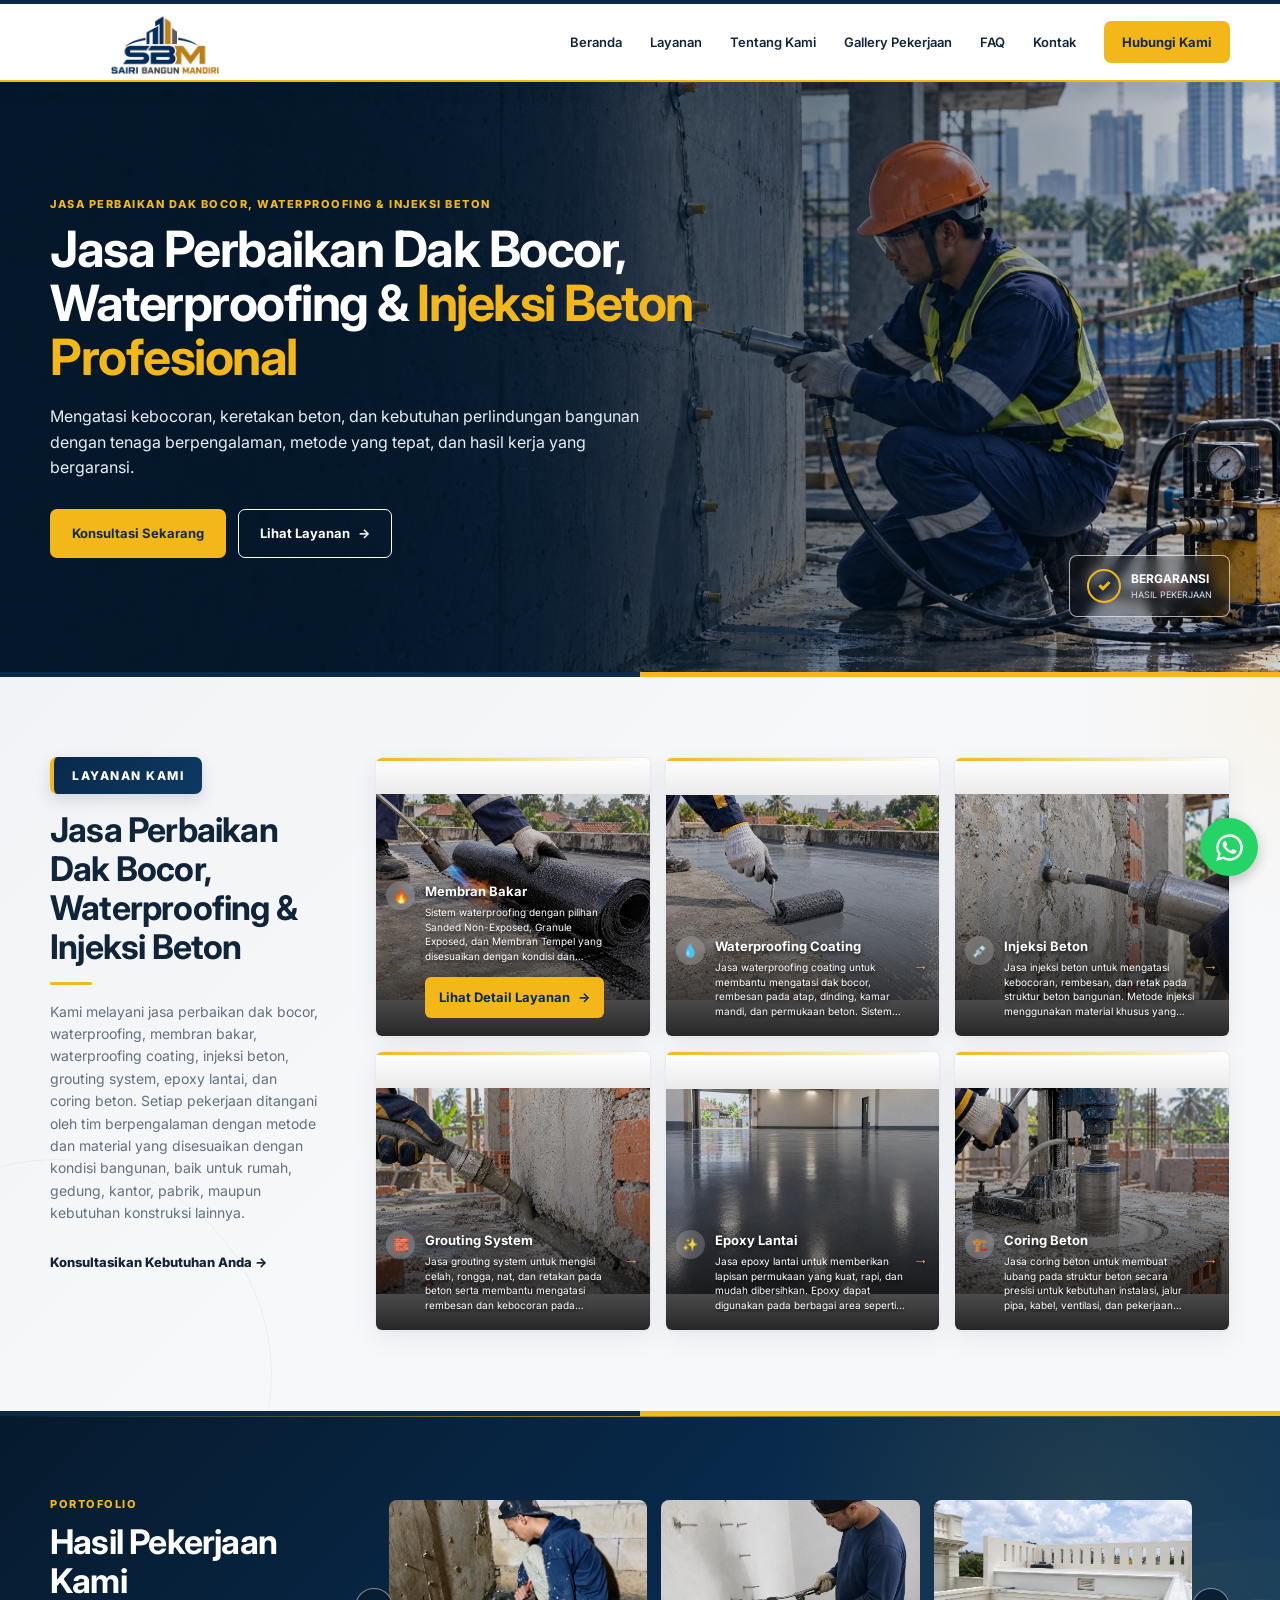
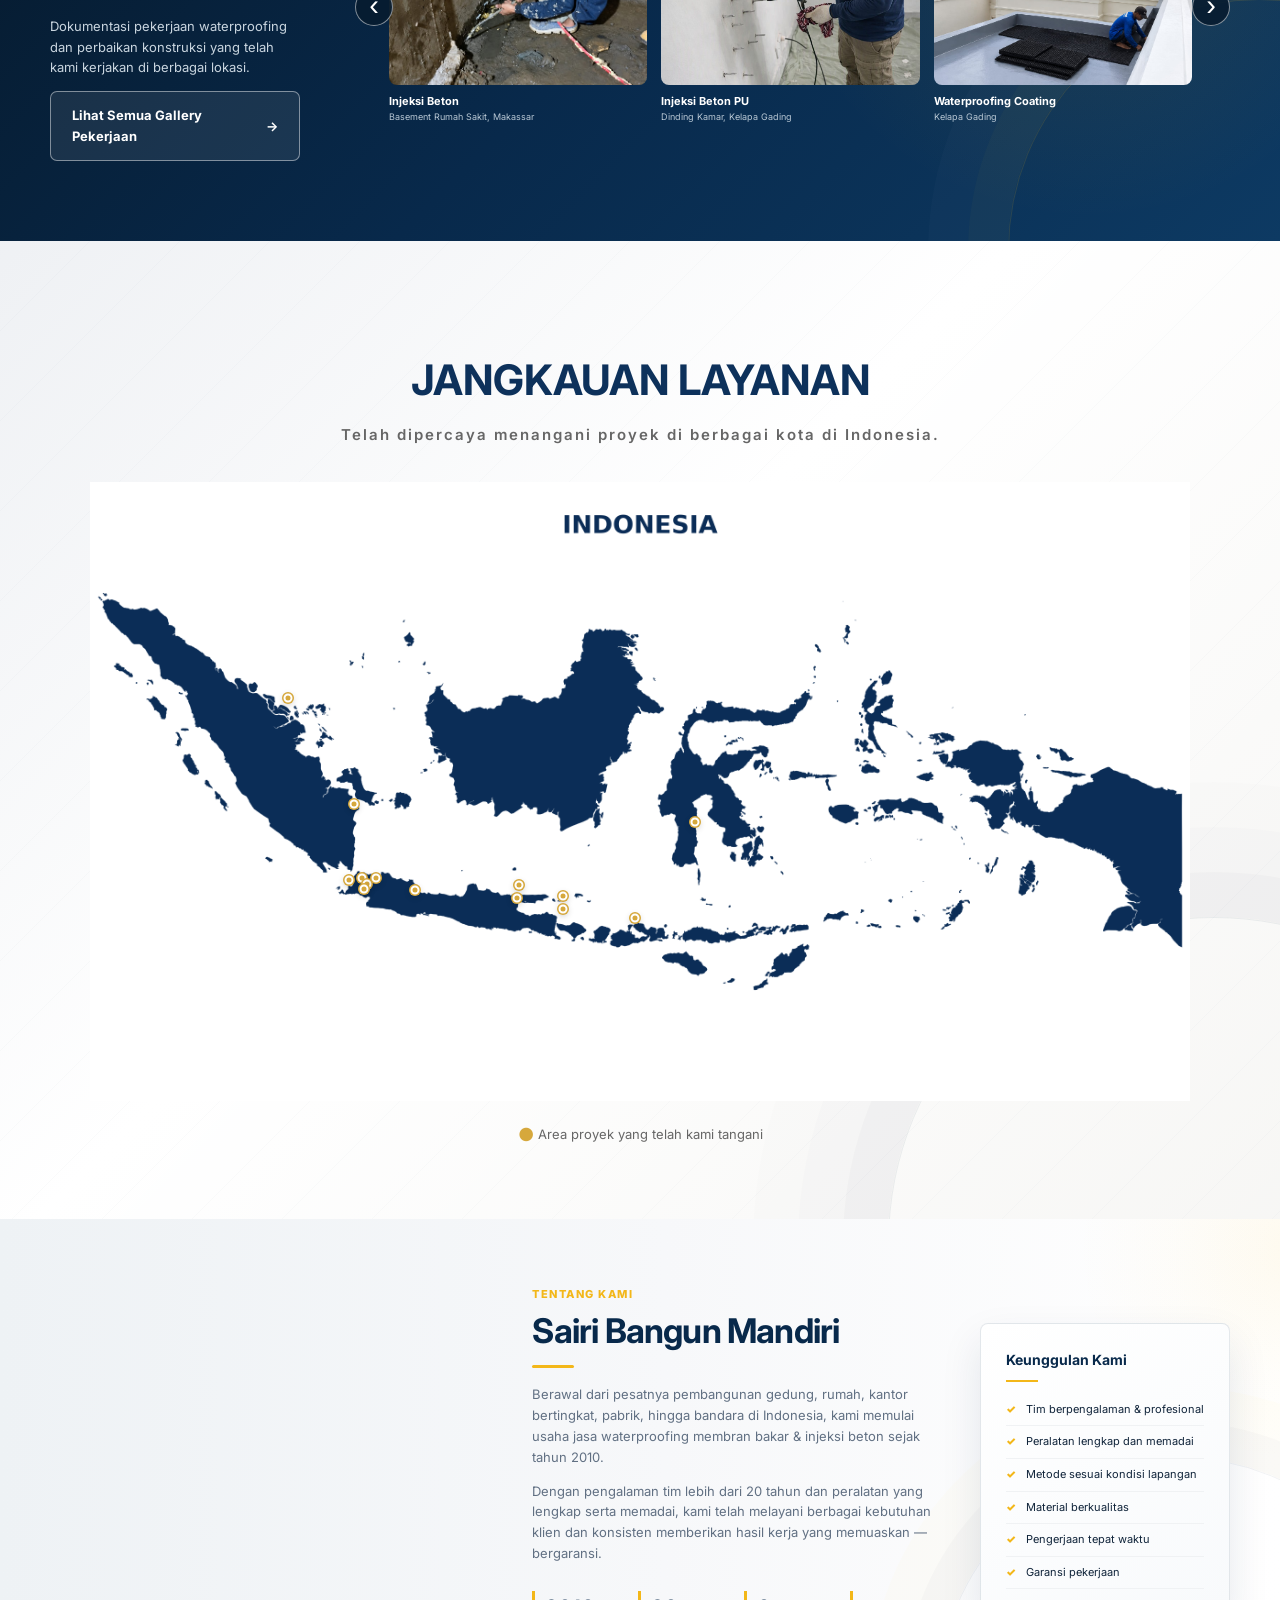
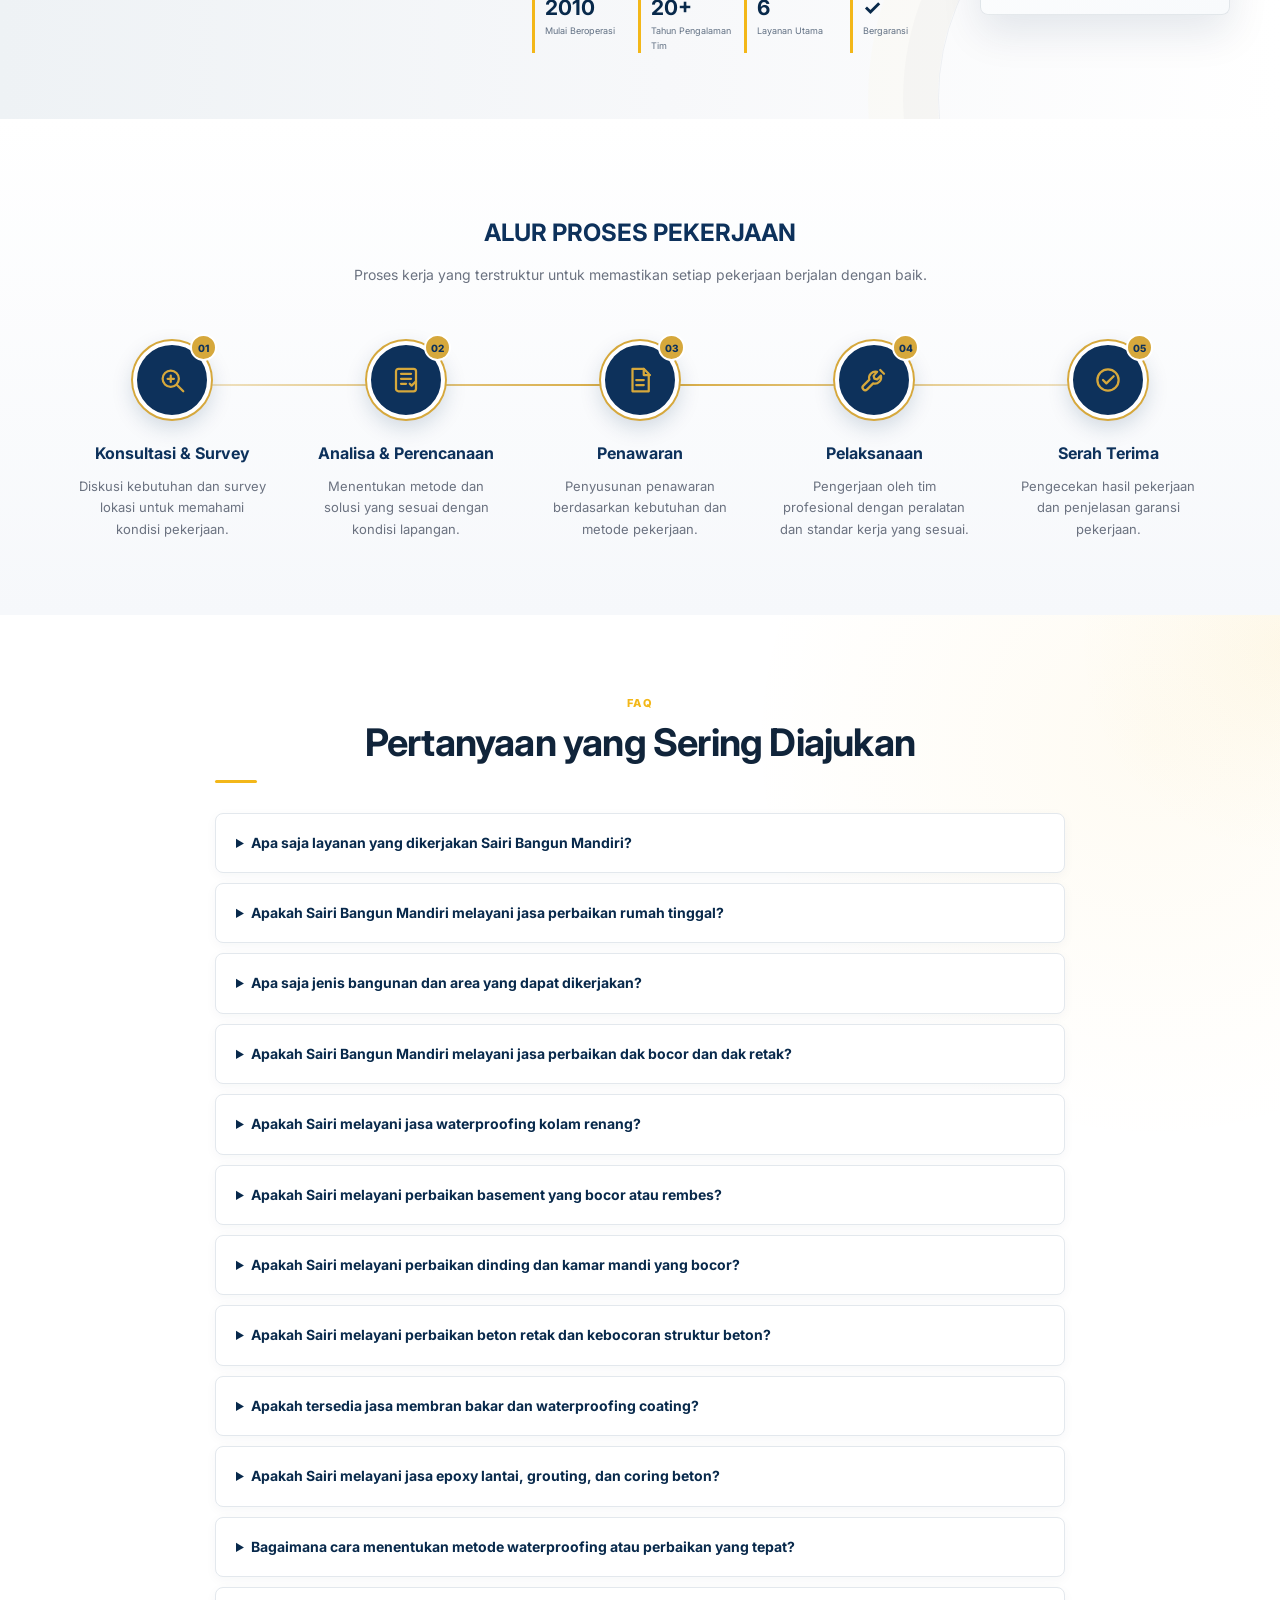
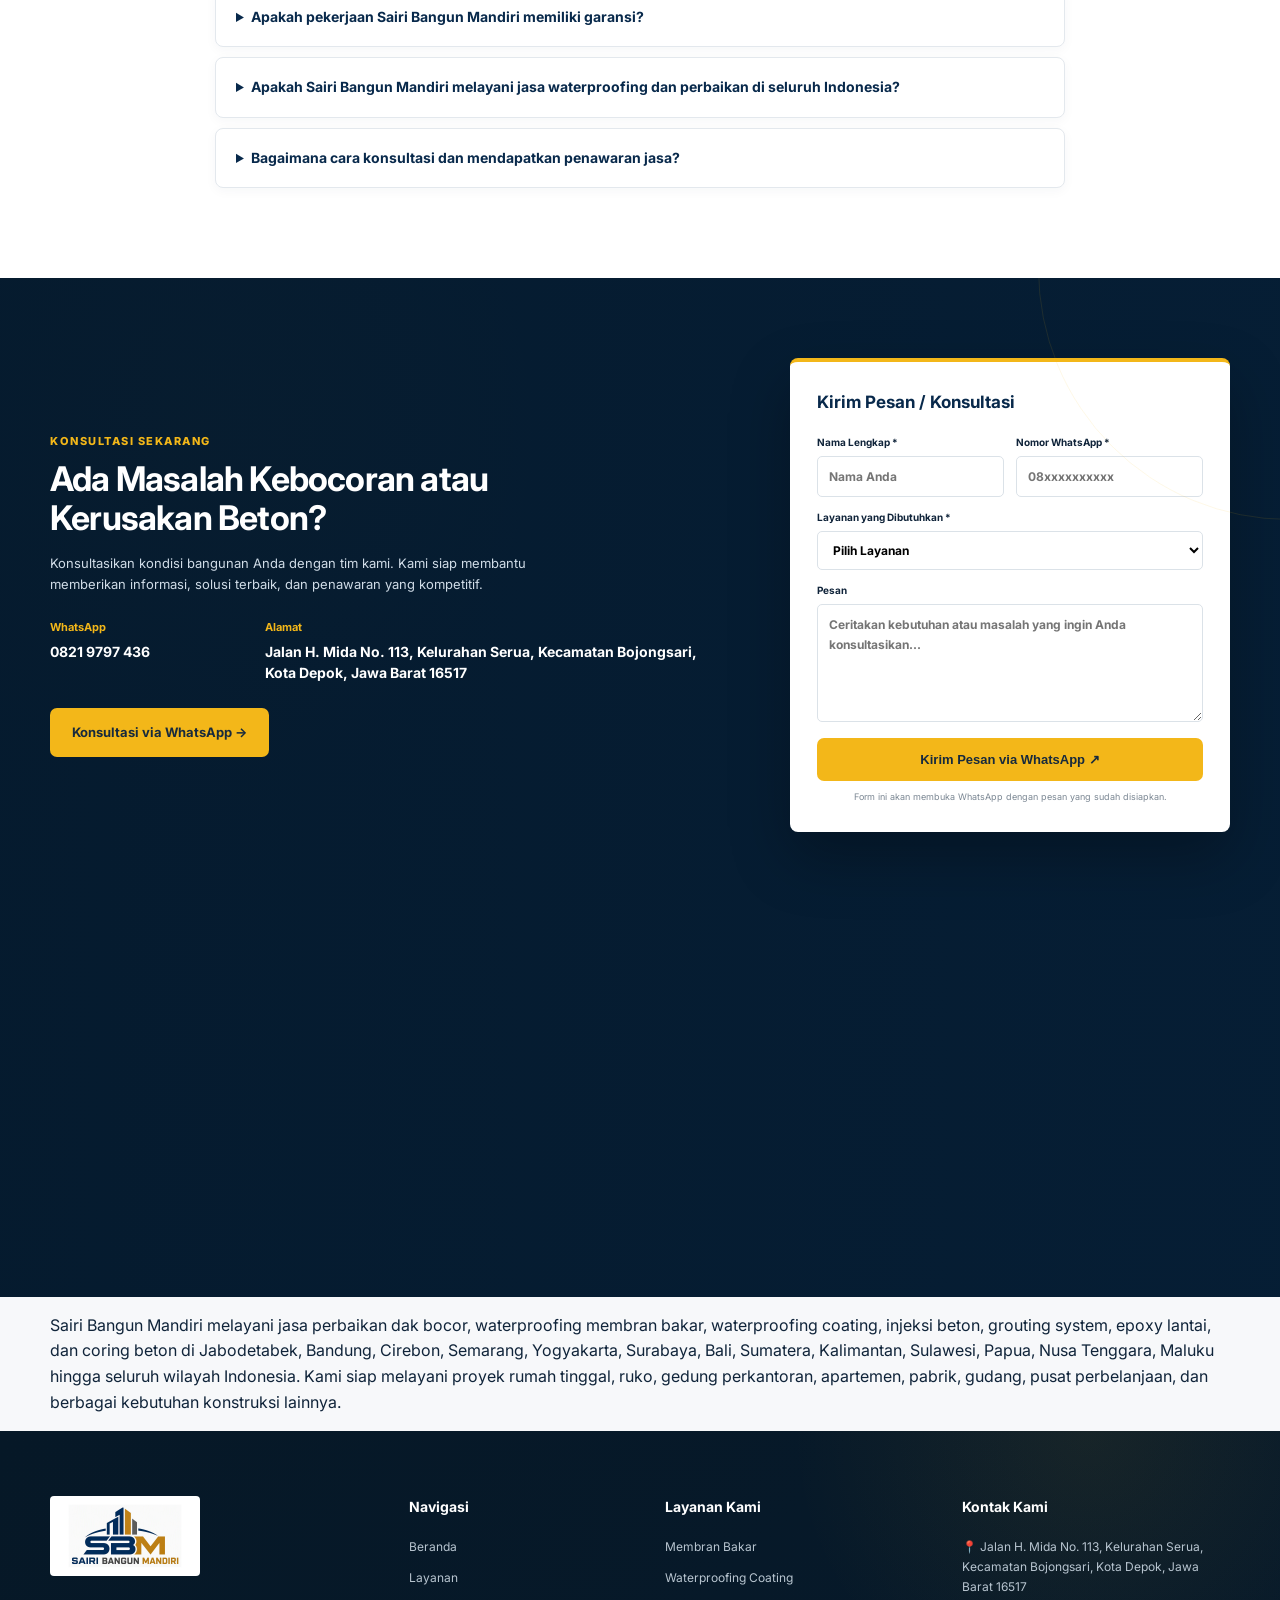
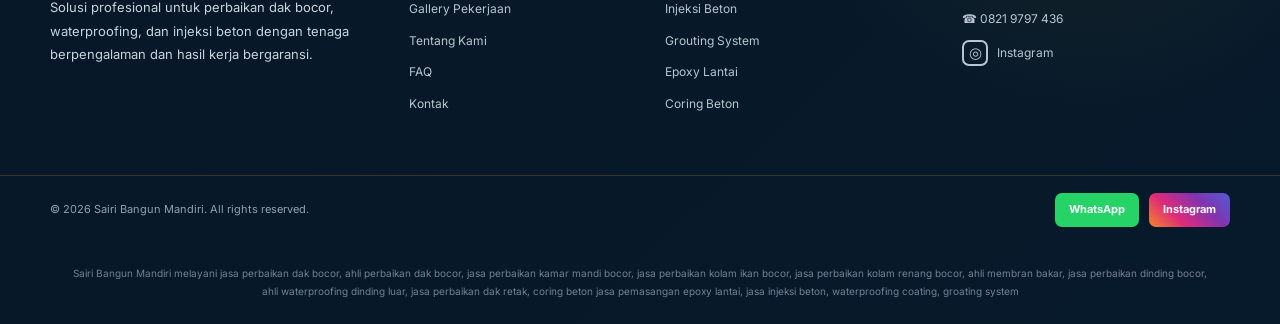
==== commit 601a5961: "Update index.html" ====
--- a/index.html
+++ b/index.html
@@ -343,131 +343,89 @@
                 alt="Peta jangkauan layanan Sairi Bangun Mandiri"
             >
 
-            <!-- MEDAN -->
-            <button class="map-point"
-                    style="left: 18.5%; top: 39%;"
-                    data-city="Medan"
-                    aria-label="Medan">
-                <span></span>
-                <strong>Medan</strong>
-            </button>
-
-            <!-- PALEMBANG -->
-            <button class="map-point"
-                    style="left: 25.5%; top: 57%;"
-                    data-city="Palembang"
-                    aria-label="Palembang">
-                <span></span>
-                <strong>Palembang</strong>
-            </button>
-
-      <!-- JAKARTA -->
-<button class="map-point"
-        style="left: 27.2%; top: 68%;"
-        data-city="Jakarta"
-        aria-label="Jakarta">
+           <!-- MEDAN -->
+<button class="map-point" style="left:18%; top:35%;" data-city="Medan" aria-label="Medan">
+    <span></span>
+    <strong>Medan</strong>
+</button>
+
+<!-- PALEMBANG -->
+<button class="map-point" style="left:24%; top:52%;" data-city="Palembang" aria-label="Palembang">
+    <span></span>
+    <strong>Palembang</strong>
+</button>
+
+<!-- JAKARTA -->
+<button class="map-point" style="left:24.7%; top:64%;" data-city="Jakarta" aria-label="Jakarta">
     <span></span>
     <strong>Jakarta</strong>
 </button>
 
 <!-- TANGERANG -->
-<button class="map-point"
-        style="left: 25.6%; top: 68%;"
-        data-city="Tangerang"
-        aria-label="Tangerang">
+<button class="map-point" style="left:23.5%; top:64.3%;" data-city="Tangerang" aria-label="Tangerang">
     <span></span>
     <strong>Tangerang</strong>
 </button>
 
 <!-- DEPOK -->
-<button class="map-point"
-        style="left: 27.6%; top: 69%;"
-        data-city="Depok"
-        aria-label="Depok">
+<button class="map-point" style="left:25.2%; top:65%;" data-city="Depok" aria-label="Depok">
     <span></span>
     <strong>Depok</strong>
 </button>
 
 <!-- BOGOR -->
-<button class="map-point"
-        style="left: 27.3%; top: 69.5%;"
-        data-city="Bogor"
-        aria-label="Bogor">
+<button class="map-point" style="left:24.9%; top:65.8%;" data-city="Bogor" aria-label="Bogor">
     <span></span>
     <strong>Bogor</strong>
 </button>
 
 <!-- BEKASI -->
-<button class="map-point"
-        style="left: 28.2%; top: 68%;"
-        data-city="Bekasi"
-        aria-label="Bekasi">
+<button class="map-point" style="left:26%; top:64.1%;" data-city="Bekasi" aria-label="Bekasi">
     <span></span>
     <strong>Bekasi</strong>
 </button>
 
-            <!-- BANDUNG -->
-            <button class="map-point"
-                    style="left: 37%; top: 70%;"
-                    data-city="Bandung"
-                    aria-label="Bandung">
-                <span></span>
-                <strong>Bandung</strong>
-            </button>
-
-            <!-- YOGYAKARTA -->
-            <button class="map-point"
-                    style="left: 41.5%; top: 70.5%;"
-                    data-city="Yogyakarta"
-                    aria-label="Yogyakarta">
-                <span></span>
-                <strong>Yogyakarta</strong>
-            </button>
-
-            <!-- SEMARANG -->
-            <button class="map-point"
-                    style="left: 43%; top: 68.5%;"
-                    data-city="Semarang"
-                    aria-label="Semarang">
-                <span></span>
-                <strong>Semarang</strong>
-            </button>
-
-            <!-- SURABAYA -->
-            <button class="map-point"
-                    style="left: 48%; top: 71.5%;"
-                    data-city="Surabaya"
-                    aria-label="Surabaya">
-                <span></span>
-                <strong>Surabaya</strong>
-            </button>
-
-            <!-- MALANG -->
-            <button class="map-point"
-                    style="left: 47%; top: 72.5%;"
-                    data-city="Malang"
-                    aria-label="Malang">
-                <span></span>
-                <strong>Malang</strong>
-            </button>
-
-            <!-- BALI -->
-            <button class="map-point"
-                    style="left: 53%; top: 73%;"
-                    data-city="Bali"
-                    aria-label="Bali">
-                <span></span>
-                <strong>Bali</strong>
-            </button>
-
-            <!-- MAKASSAR -->
-            <button class="map-point"
-                    style="left: 59%; top: 60%;"
-                    data-city="Makassar"
-                    aria-label="Makassar">
-                <span></span>
-                <strong>Makassar</strong>
-            </button>
+<!-- BANDUNG -->
+<button class="map-point" style="left:29.5%; top:66%;" data-city="Bandung" aria-label="Bandung">
+    <span></span>
+    <strong>Bandung</strong>
+</button>
+
+<!-- SEMARANG -->
+<button class="map-point" style="left:39%; top:65.2%;" data-city="Semarang" aria-label="Semarang">
+    <span></span>
+    <strong>Semarang</strong>
+</button>
+
+<!-- YOGYAKARTA -->
+<button class="map-point" style="left:38.8%; top:67.2%;" data-city="Yogyakarta" aria-label="Yogyakarta">
+    <span></span>
+    <strong>Yogyakarta</strong>
+</button>
+
+<!-- SURABAYA -->
+<button class="map-point" style="left:43%; top:67%;" data-city="Surabaya" aria-label="Surabaya">
+    <span></span>
+    <strong>Surabaya</strong>
+</button>
+
+<!-- MALANG -->
+<button class="map-point" style="left:43%; top:69%;" data-city="Malang" aria-label="Malang">
+    <span></span>
+    <strong>Malang</strong>
+</button>
+
+<!-- BALI -->
+<button class="map-point" style="left:49.5%; top:70.5%;" data-city="Bali" aria-label="Bali">
+    <span></span>
+    <strong>Bali</strong>
+</button>
+
+<!-- MAKASSAR -->
+<button class="map-point" style="left:55%; top:55%;" data-city="Makassar" aria-label="Makassar">
+    <span></span>
+    <strong>Makassar</strong>
+</button>
 
         </div>
 
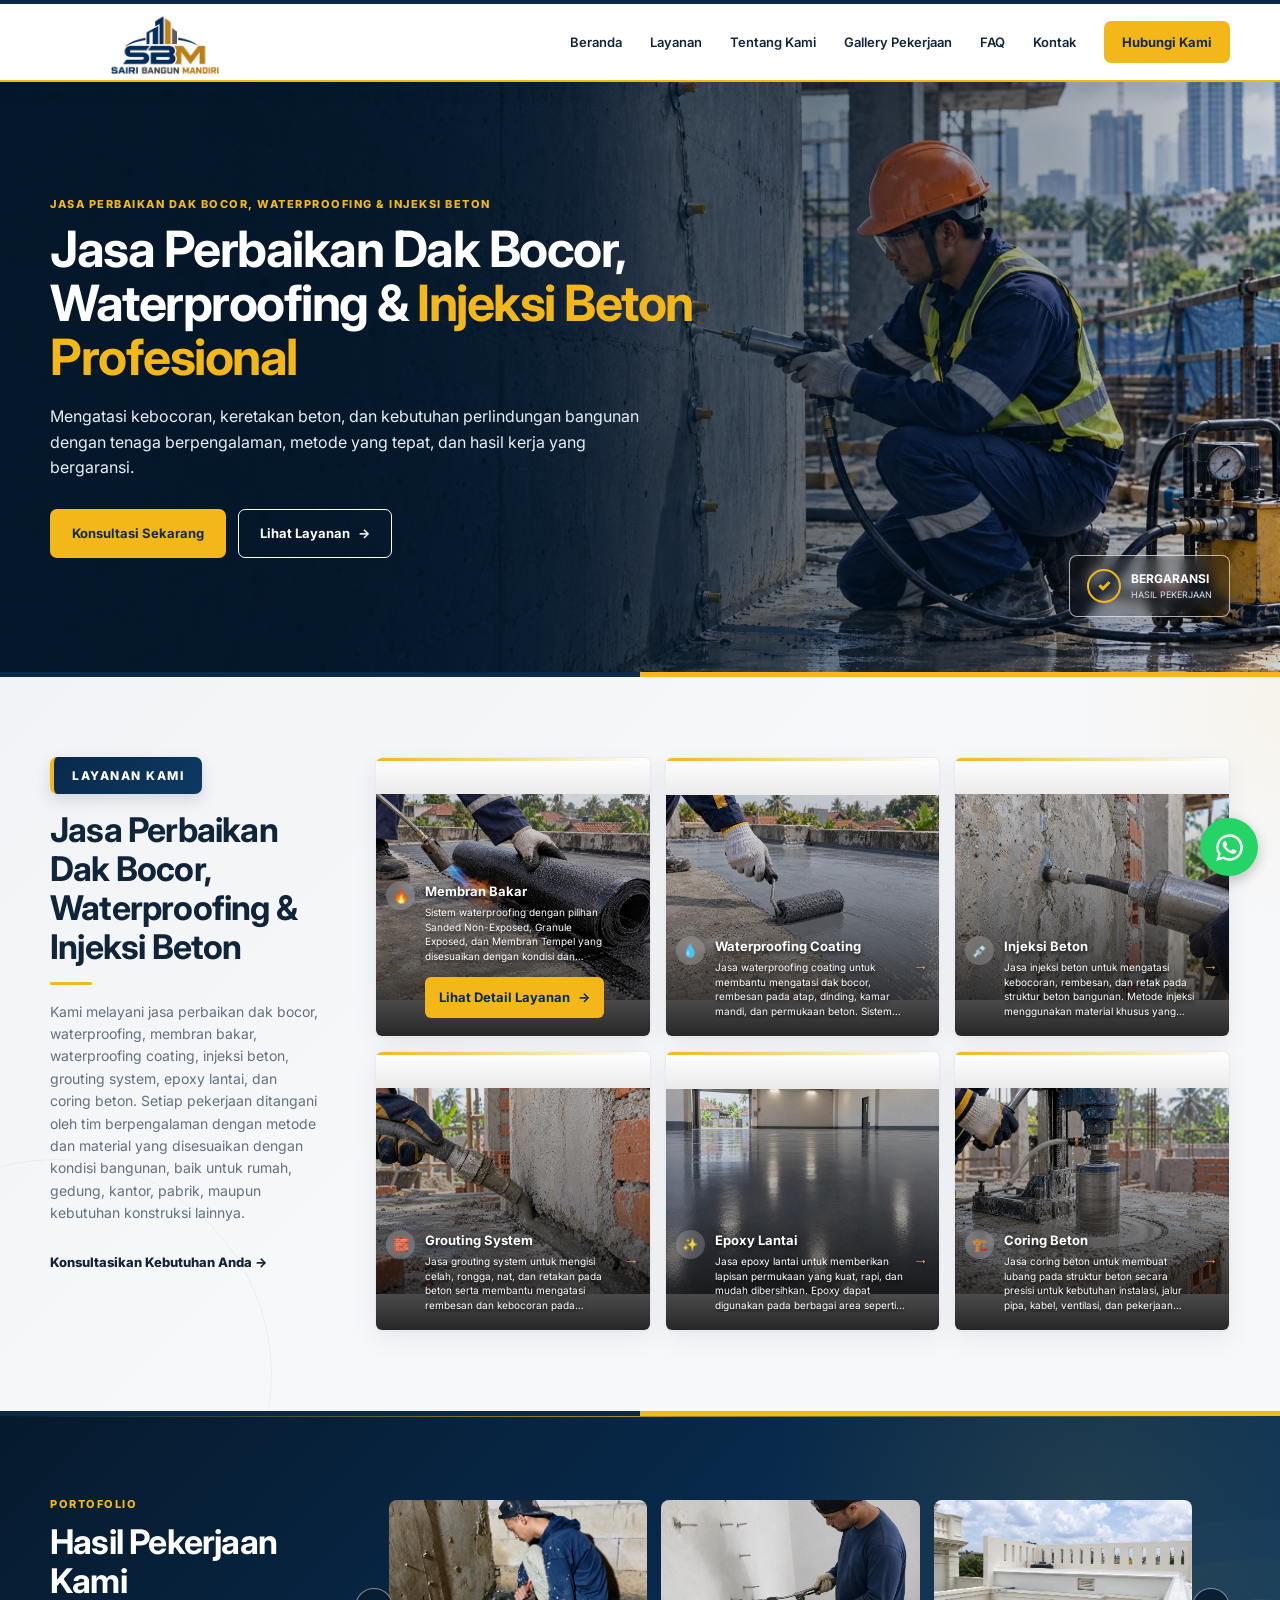
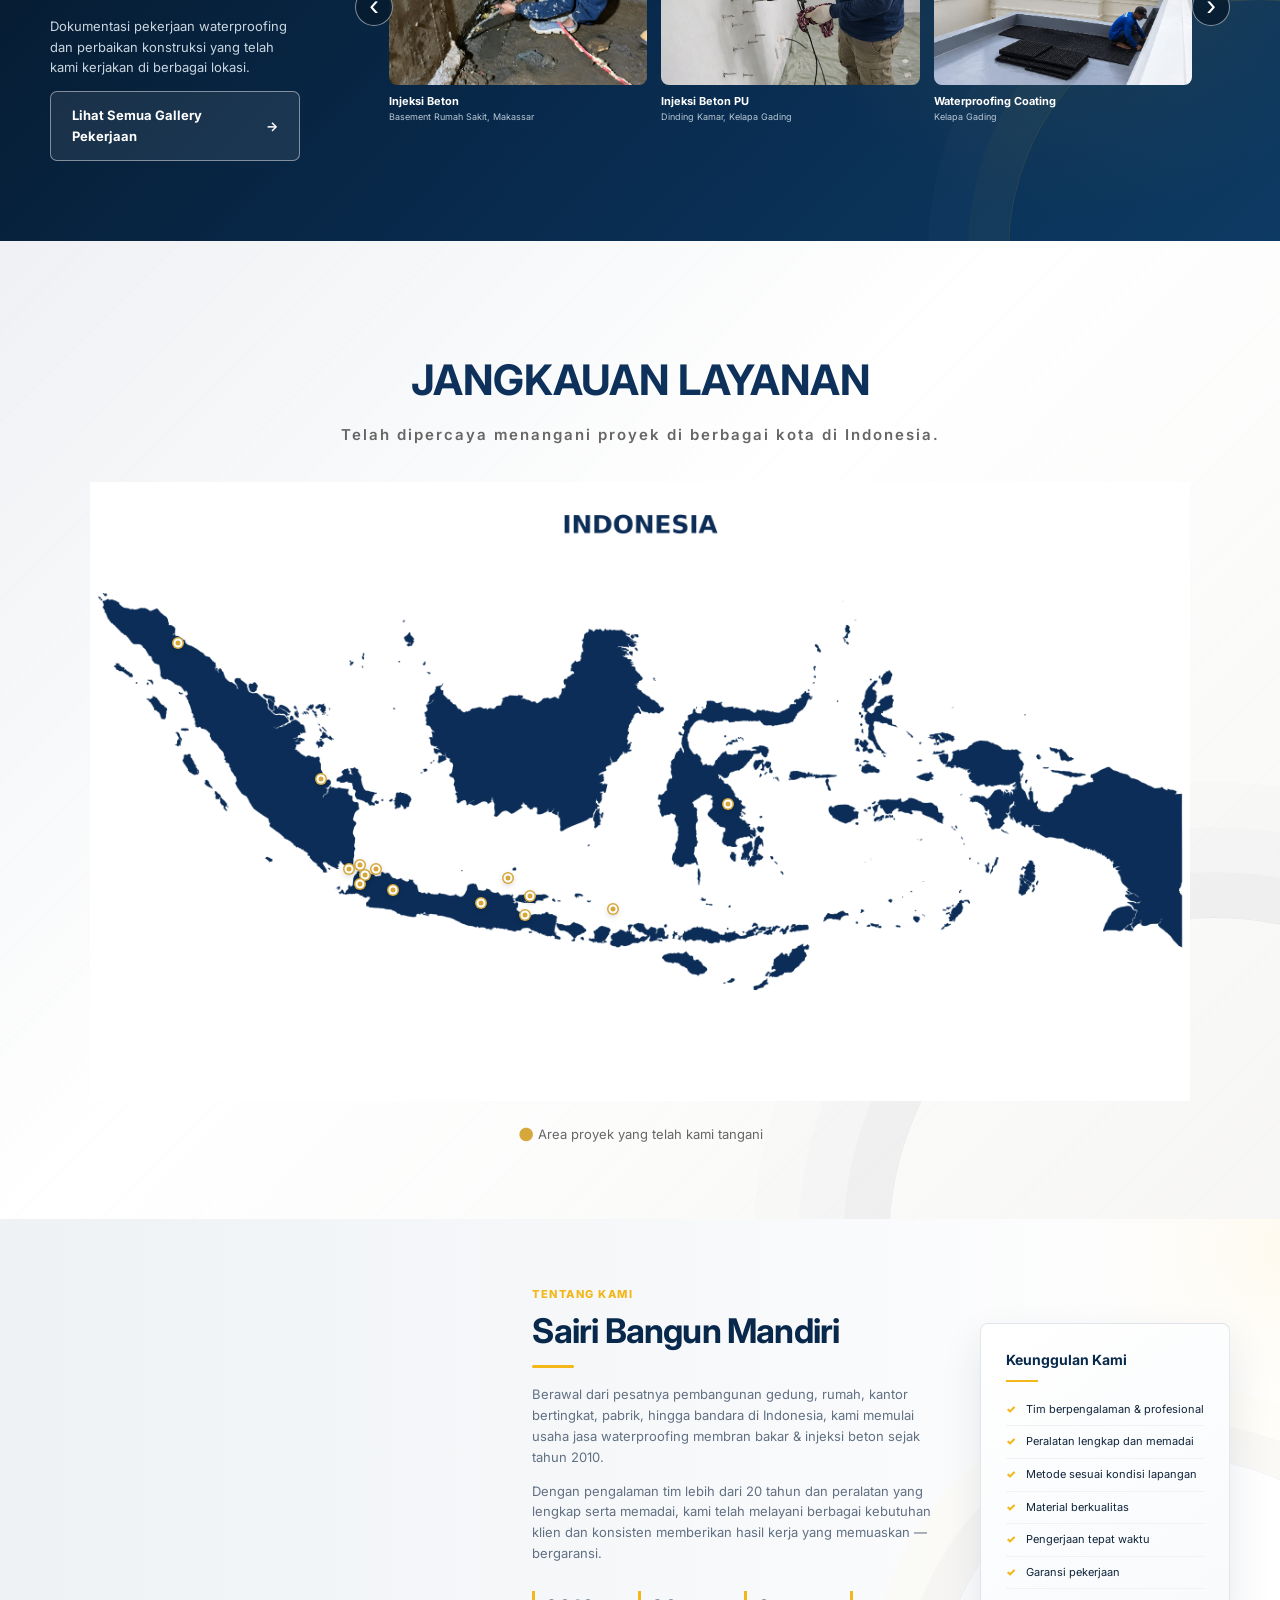
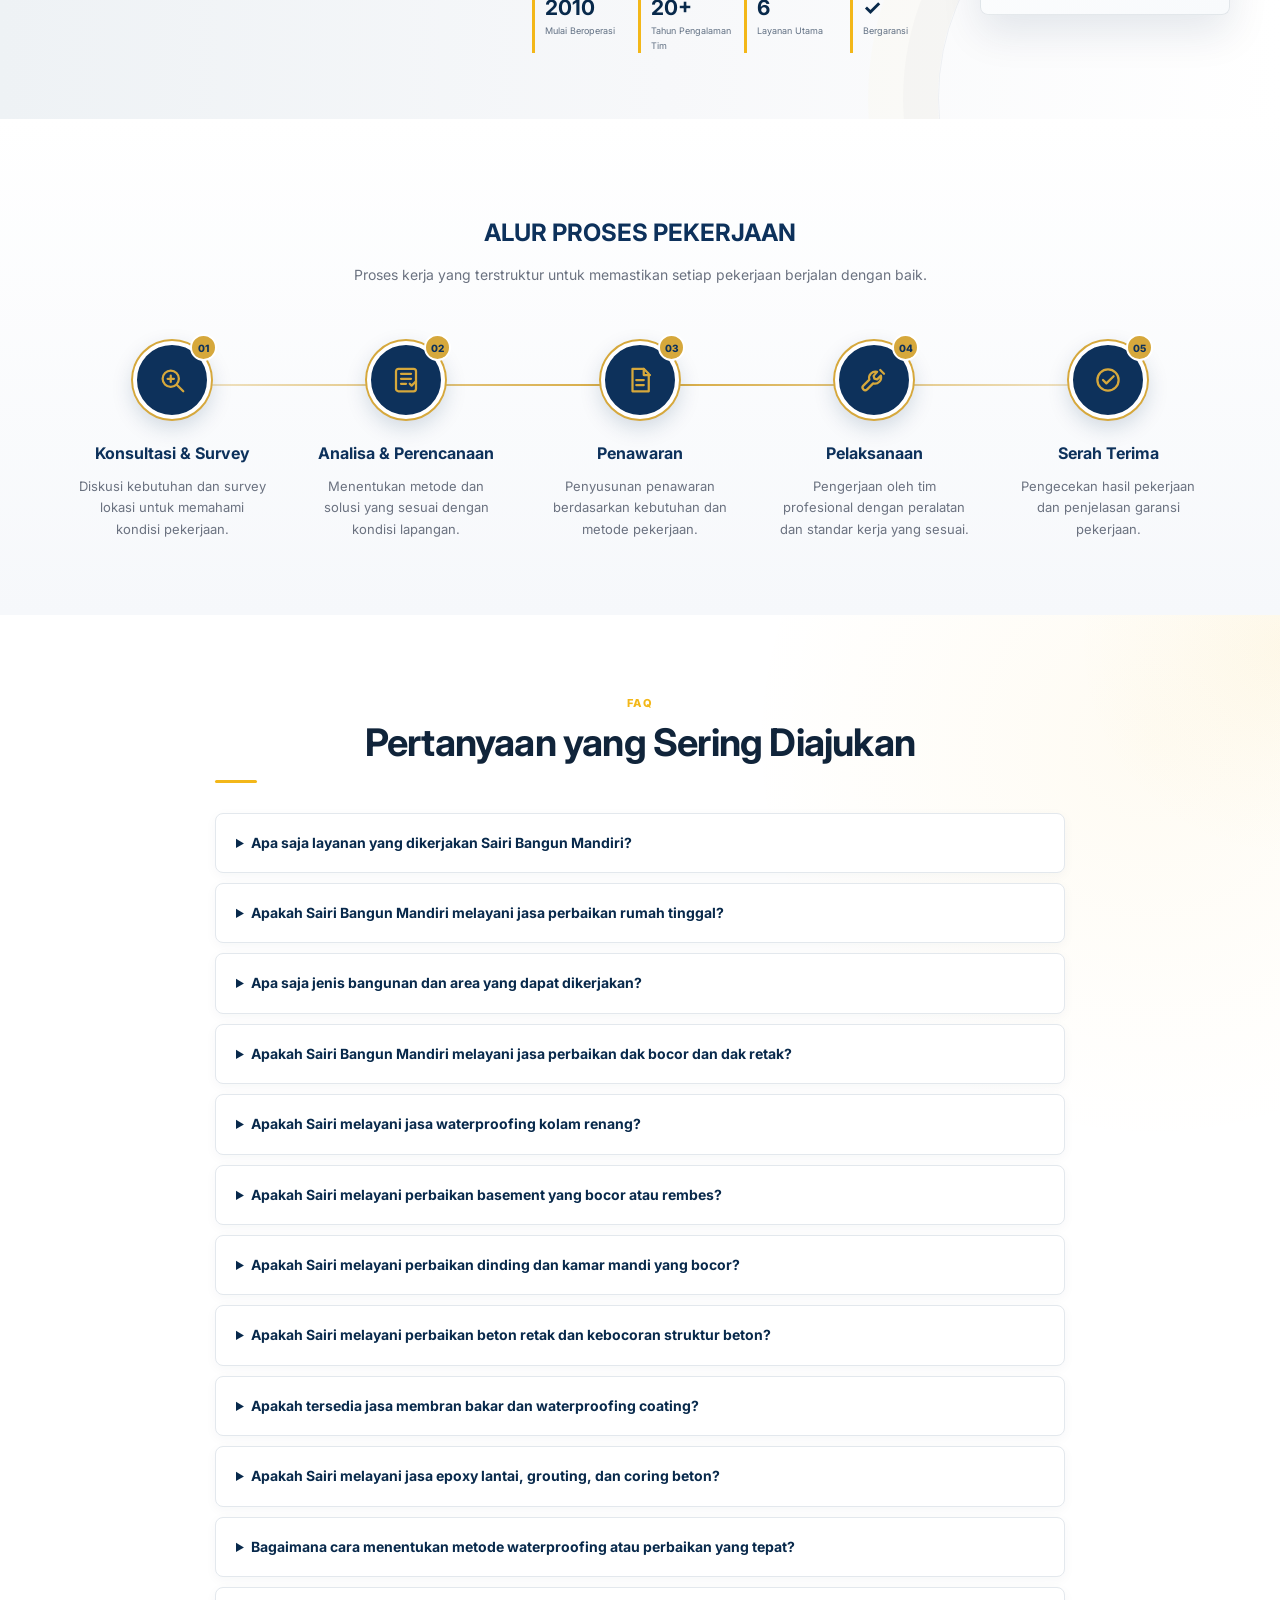
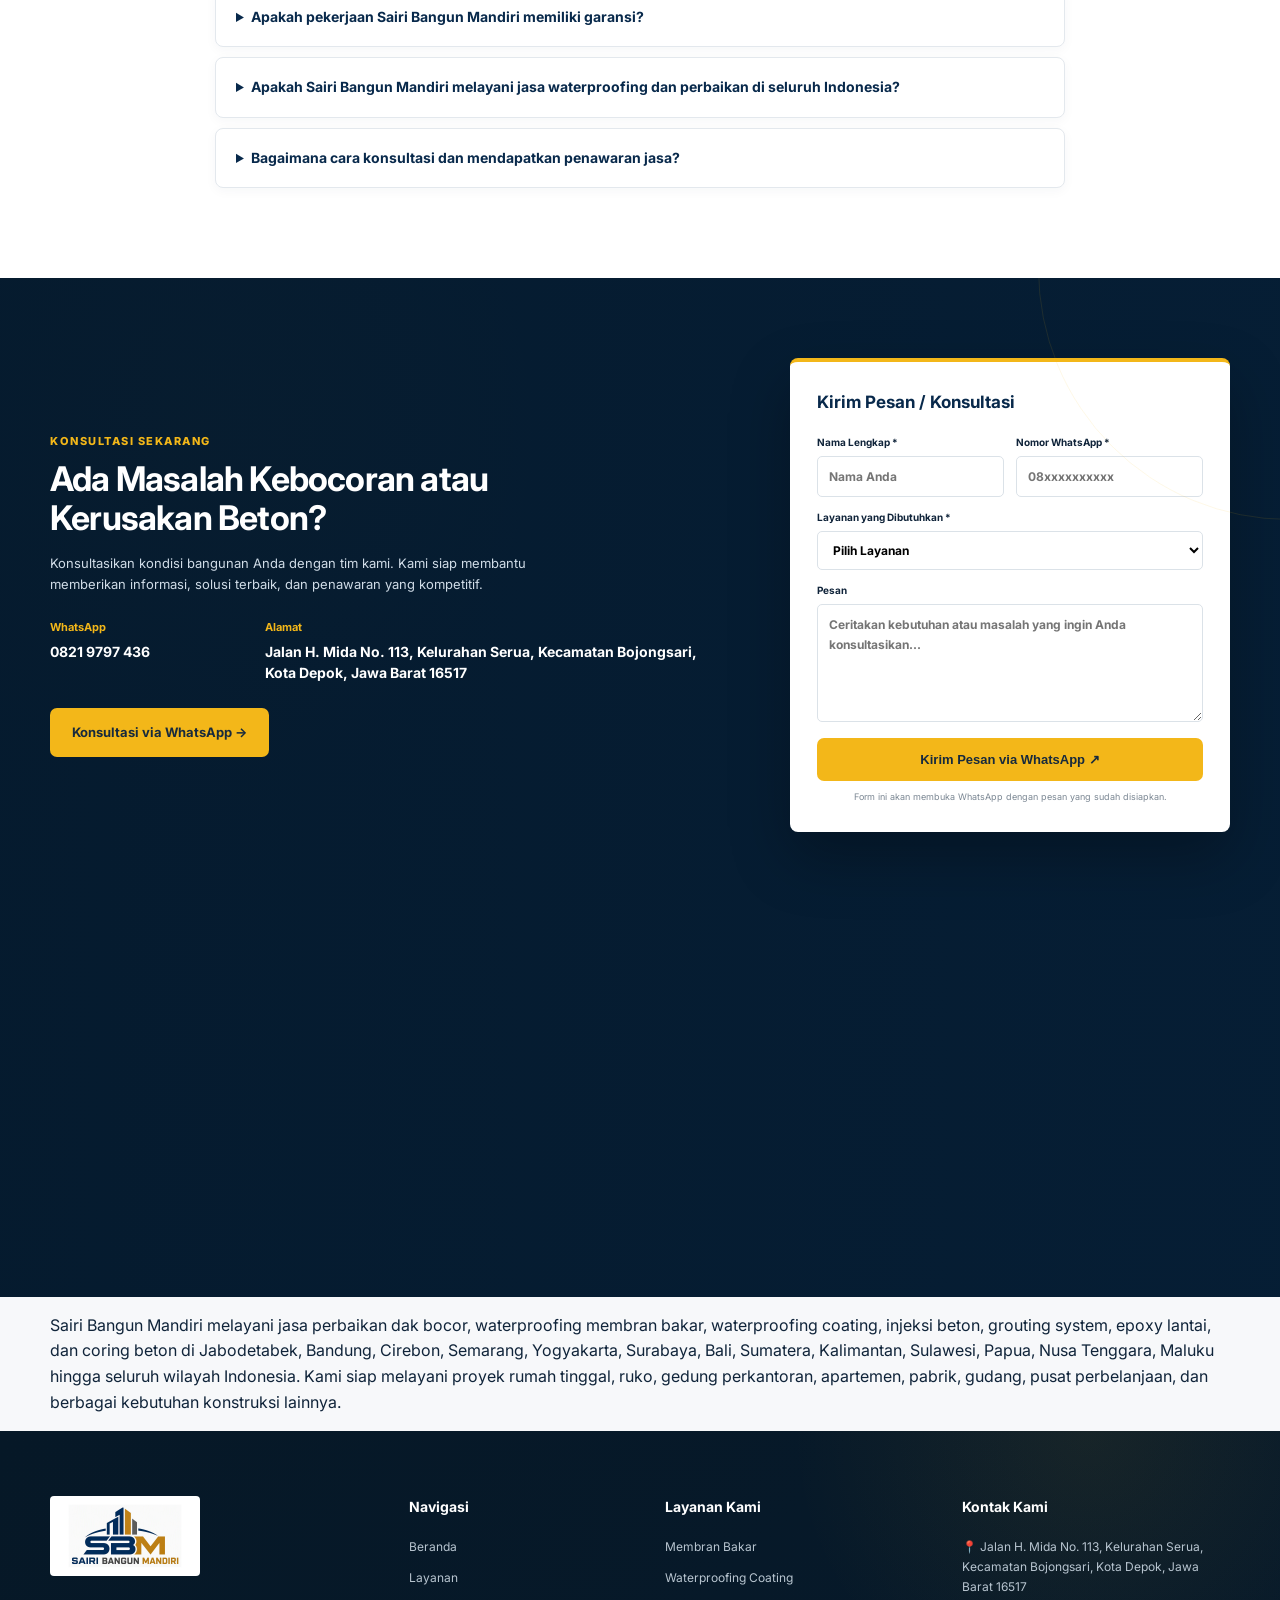
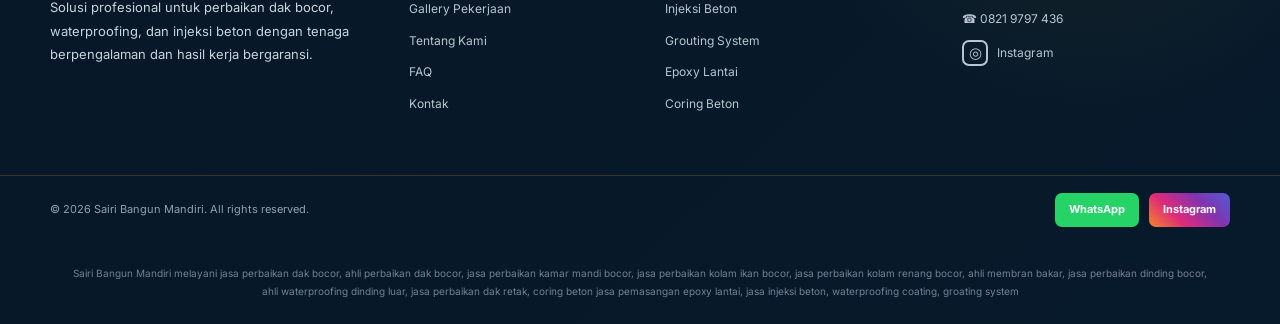
==== commit 7ebc6ed6: "Update index.html" ====
--- a/index.html
+++ b/index.html
@@ -343,88 +343,74 @@
                 alt="Peta jangkauan layanan Sairi Bangun Mandiri"
             >
 
-           <!-- MEDAN -->
-<button class="map-point" style="left:18%; top:35%;" data-city="Medan" aria-label="Medan">
-    <span></span>
-    <strong>Medan</strong>
+        <!-- MEDAN -->
+<button class="map-point" style="left:8%;top:26%;" data-city="Medan" aria-label="Medan">
+    <span></span><strong>Medan</strong>
 </button>
 
 <!-- PALEMBANG -->
-<button class="map-point" style="left:24%; top:52%;" data-city="Palembang" aria-label="Palembang">
-    <span></span>
-    <strong>Palembang</strong>
+<button class="map-point" style="left:21%;top:48%;" data-city="Palembang" aria-label="Palembang">
+    <span></span><strong>Palembang</strong>
 </button>
 
 <!-- JAKARTA -->
-<button class="map-point" style="left:24.7%; top:64%;" data-city="Jakarta" aria-label="Jakarta">
-    <span></span>
-    <strong>Jakarta</strong>
+<button class="map-point" style="left:24.5%;top:62%;" data-city="Jakarta" aria-label="Jakarta">
+    <span></span><strong>Jakarta</strong>
 </button>
 
 <!-- TANGERANG -->
-<button class="map-point" style="left:23.5%; top:64.3%;" data-city="Tangerang" aria-label="Tangerang">
-    <span></span>
-    <strong>Tangerang</strong>
+<button class="map-point" style="left:23.5%;top:62.5%;" data-city="Tangerang" aria-label="Tangerang">
+    <span></span><strong>Tangerang</strong>
 </button>
 
 <!-- DEPOK -->
-<button class="map-point" style="left:25.2%; top:65%;" data-city="Depok" aria-label="Depok">
-    <span></span>
-    <strong>Depok</strong>
+<button class="map-point" style="left:25%;top:63.5%;" data-city="Depok" aria-label="Depok">
+    <span></span><strong>Depok</strong>
 </button>
 
 <!-- BOGOR -->
-<button class="map-point" style="left:24.9%; top:65.8%;" data-city="Bogor" aria-label="Bogor">
-    <span></span>
-    <strong>Bogor</strong>
+<button class="map-point" style="left:24.5%;top:65%;" data-city="Bogor" aria-label="Bogor">
+    <span></span><strong>Bogor</strong>
 </button>
 
 <!-- BEKASI -->
-<button class="map-point" style="left:26%; top:64.1%;" data-city="Bekasi" aria-label="Bekasi">
-    <span></span>
-    <strong>Bekasi</strong>
+<button class="map-point" style="left:26%;top:62.5%;" data-city="Bekasi" aria-label="Bekasi">
+    <span></span><strong>Bekasi</strong>
 </button>
 
 <!-- BANDUNG -->
-<button class="map-point" style="left:29.5%; top:66%;" data-city="Bandung" aria-label="Bandung">
-    <span></span>
-    <strong>Bandung</strong>
+<button class="map-point" style="left:27.5%;top:66%;" data-city="Bandung" aria-label="Bandung">
+    <span></span><strong>Bandung</strong>
 </button>
 
 <!-- SEMARANG -->
-<button class="map-point" style="left:39%; top:65.2%;" data-city="Semarang" aria-label="Semarang">
-    <span></span>
-    <strong>Semarang</strong>
+<button class="map-point" style="left:38%;top:64%;" data-city="Semarang" aria-label="Semarang">
+    <span></span><strong>Semarang</strong>
 </button>
 
 <!-- YOGYAKARTA -->
-<button class="map-point" style="left:38.8%; top:67.2%;" data-city="Yogyakarta" aria-label="Yogyakarta">
-    <span></span>
-    <strong>Yogyakarta</strong>
+<button class="map-point" style="left:35.5%;top:68%;" data-city="Yogyakarta" aria-label="Yogyakarta">
+    <span></span><strong>Yogyakarta</strong>
 </button>
 
 <!-- SURABAYA -->
-<button class="map-point" style="left:43%; top:67%;" data-city="Surabaya" aria-label="Surabaya">
-    <span></span>
-    <strong>Surabaya</strong>
+<button class="map-point" style="left:40%;top:67%;" data-city="Surabaya" aria-label="Surabaya">
+    <span></span><strong>Surabaya</strong>
 </button>
 
 <!-- MALANG -->
-<button class="map-point" style="left:43%; top:69%;" data-city="Malang" aria-label="Malang">
-    <span></span>
-    <strong>Malang</strong>
+<button class="map-point" style="left:39.5%;top:70%;" data-city="Malang" aria-label="Malang">
+    <span></span><strong>Malang</strong>
 </button>
 
 <!-- BALI -->
-<button class="map-point" style="left:49.5%; top:70.5%;" data-city="Bali" aria-label="Bali">
-    <span></span>
-    <strong>Bali</strong>
+<button class="map-point" style="left:47.5%;top:69%;" data-city="Bali" aria-label="Bali">
+    <span></span><strong>Bali</strong>
 </button>
 
 <!-- MAKASSAR -->
-<button class="map-point" style="left:55%; top:55%;" data-city="Makassar" aria-label="Makassar">
-    <span></span>
-    <strong>Makassar</strong>
+<button class="map-point" style="left:58%;top:52%;" data-city="Makassar" aria-label="Makassar">
+    <span></span><strong>Makassar</strong>
 </button>
 
         </div>
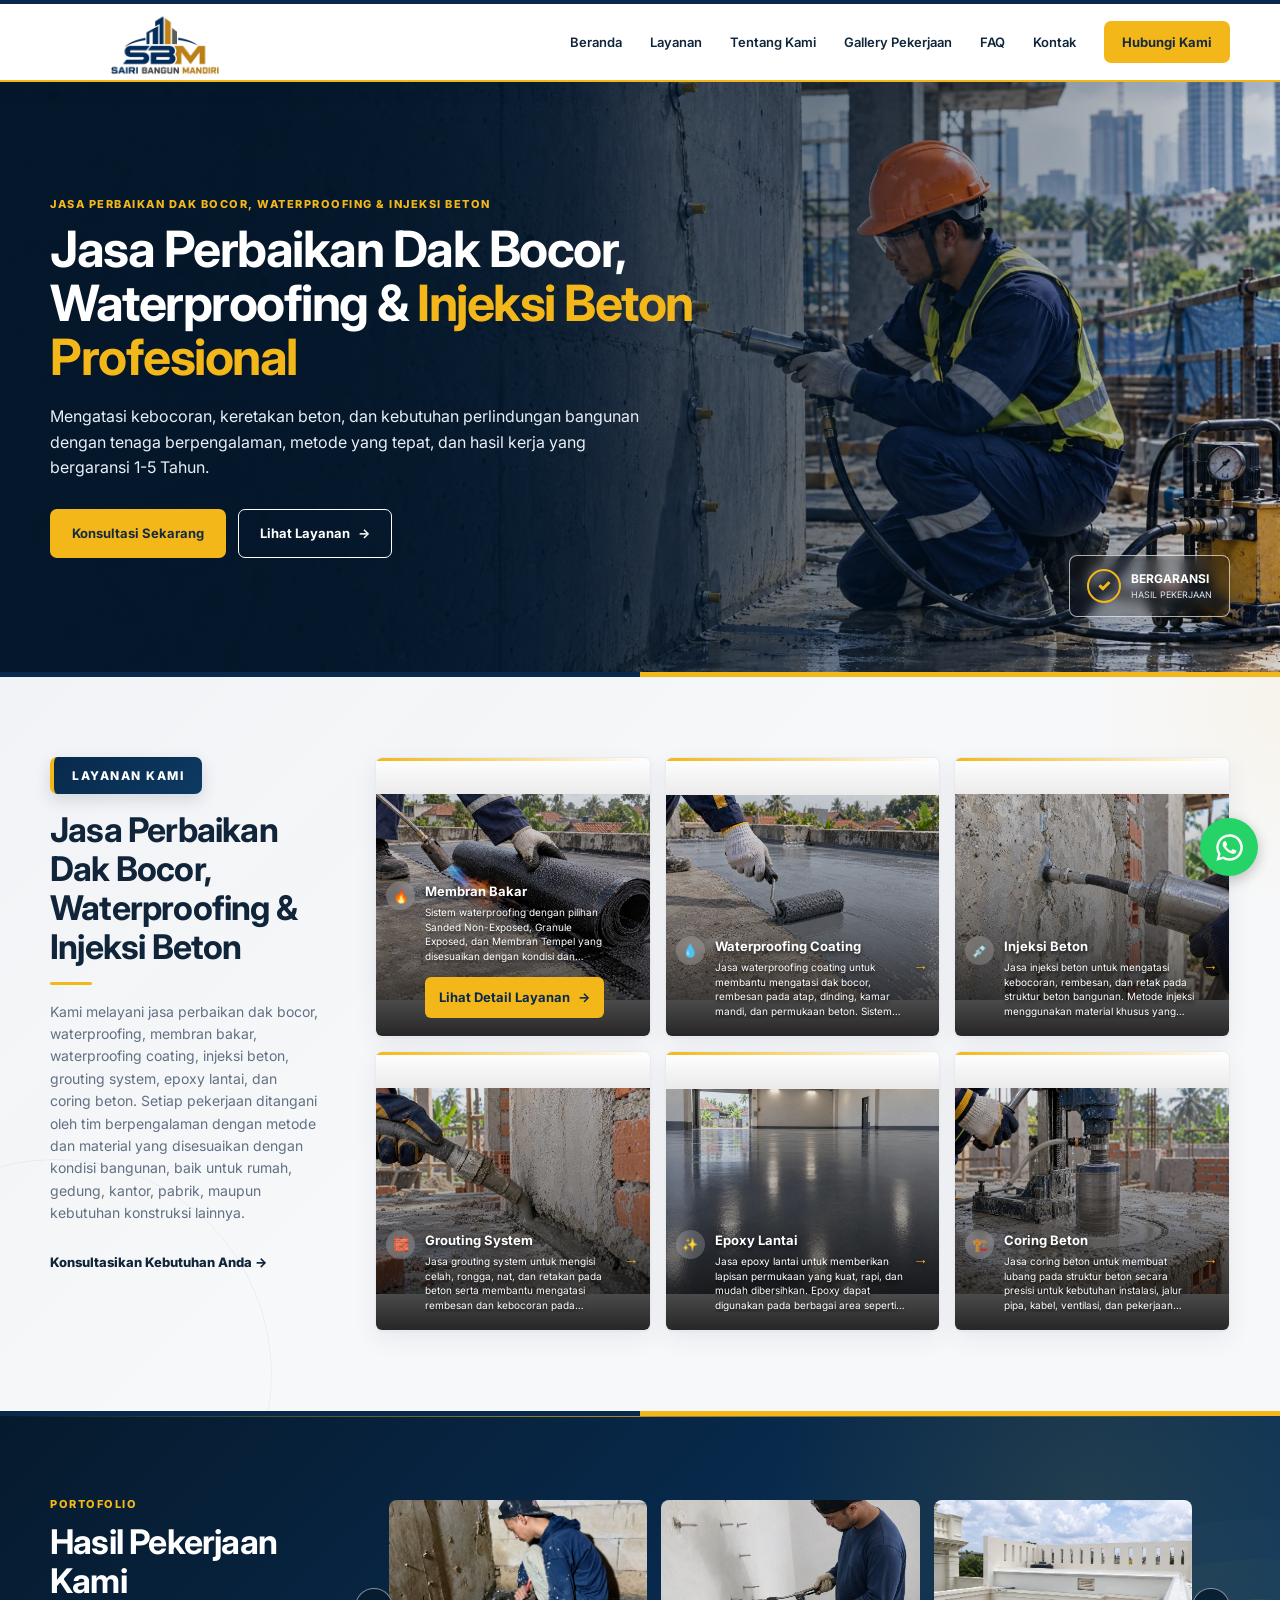
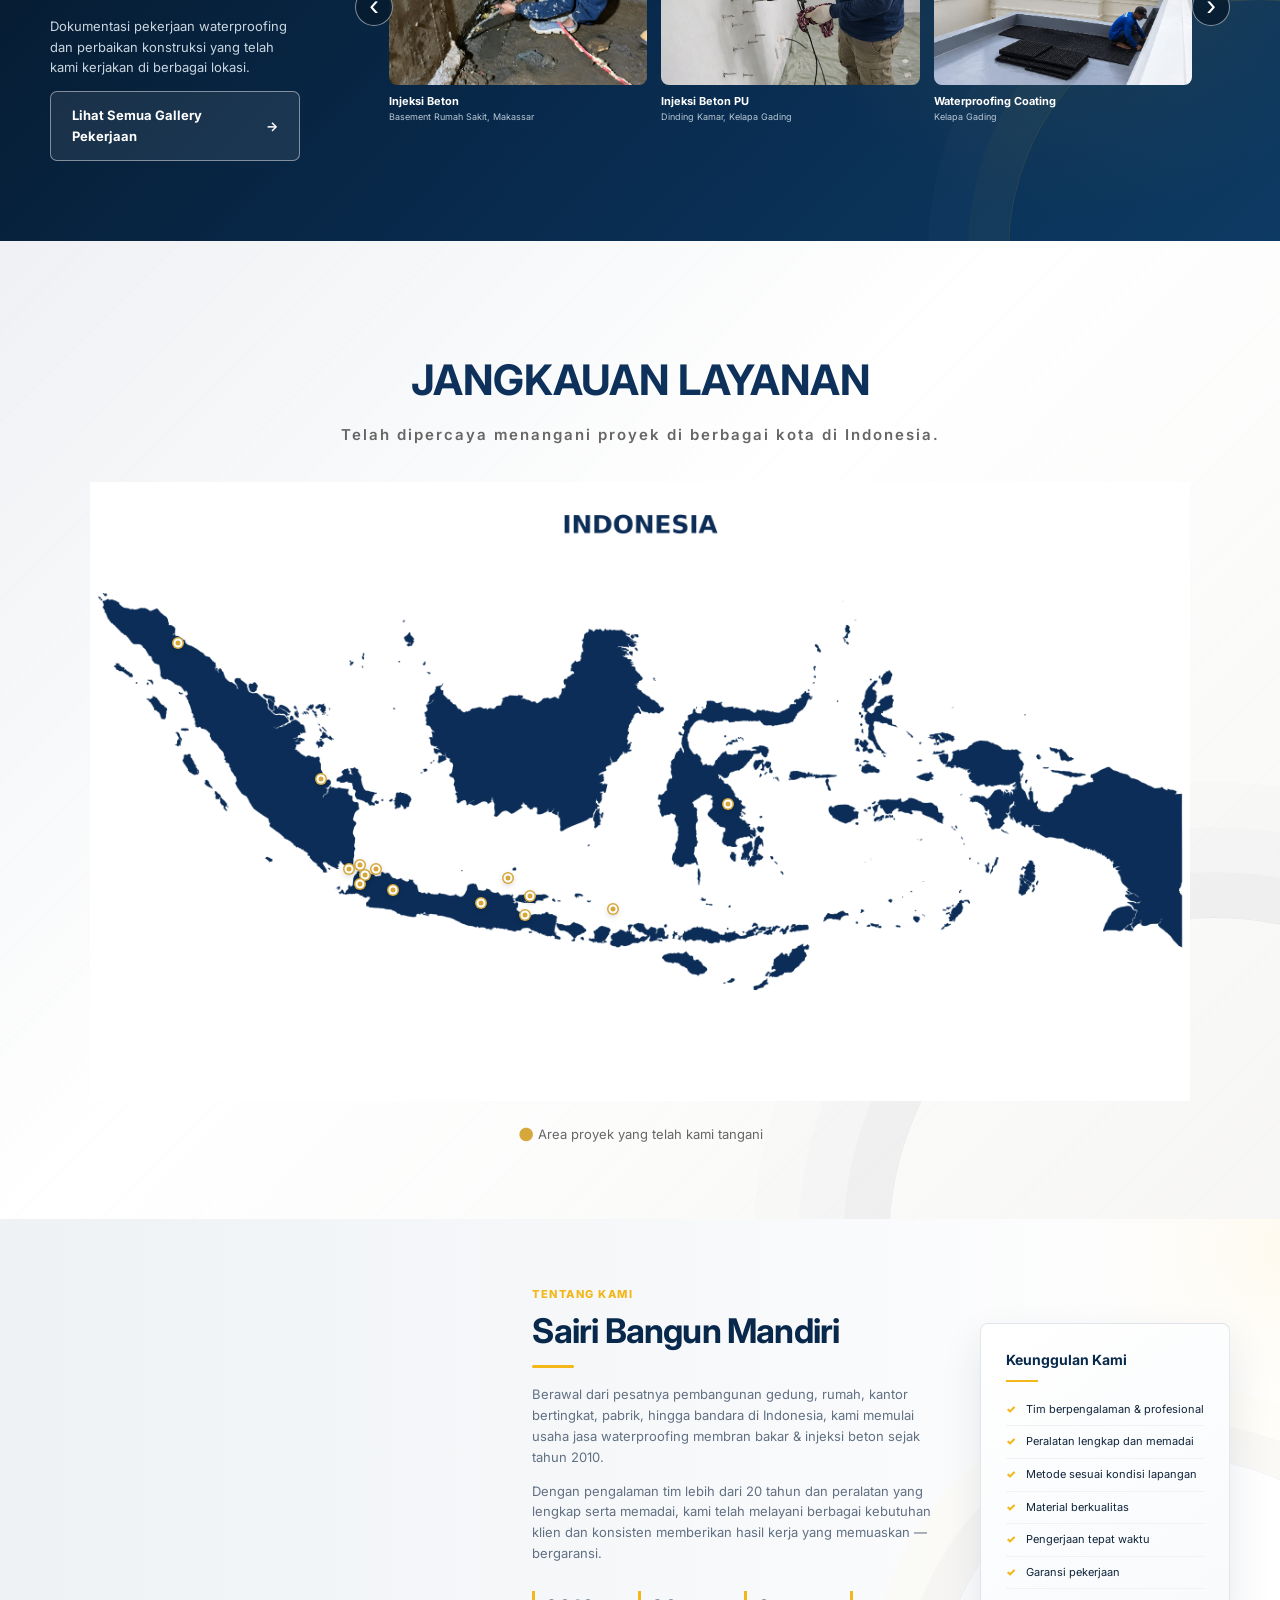
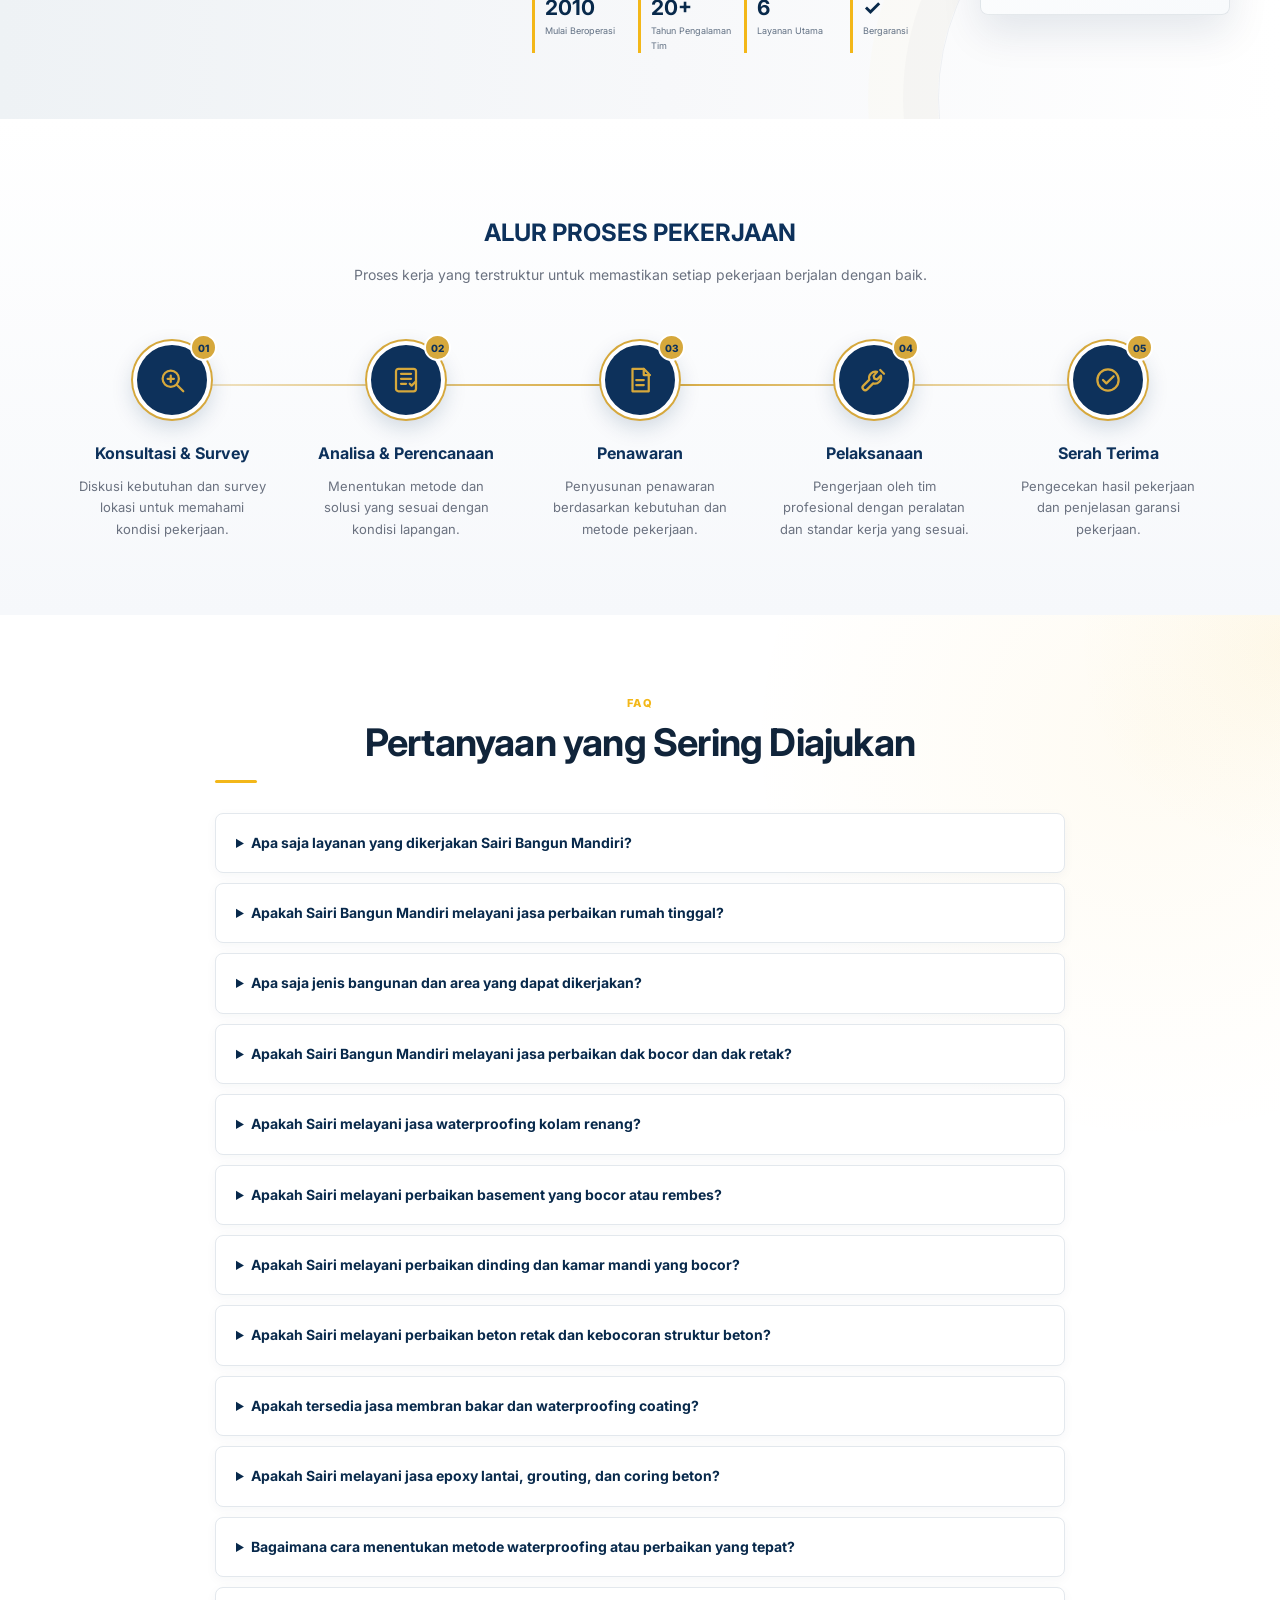
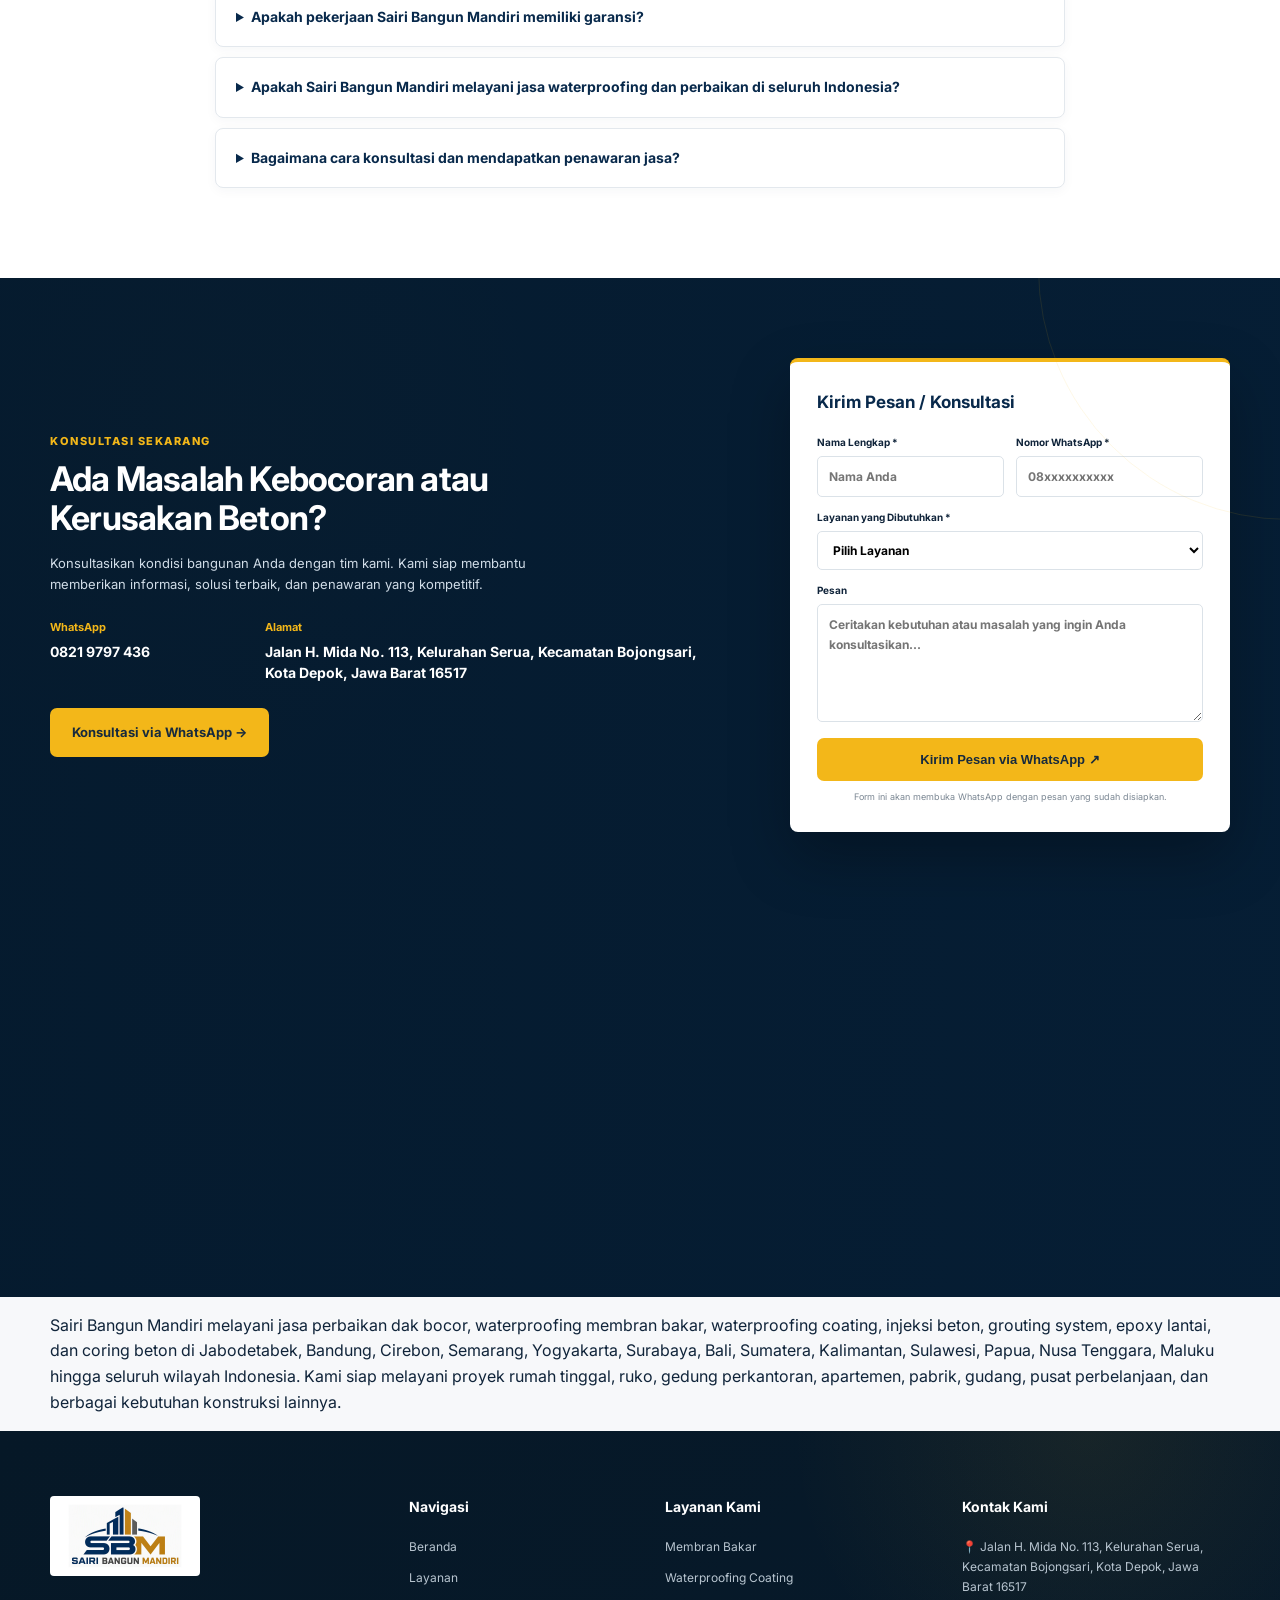
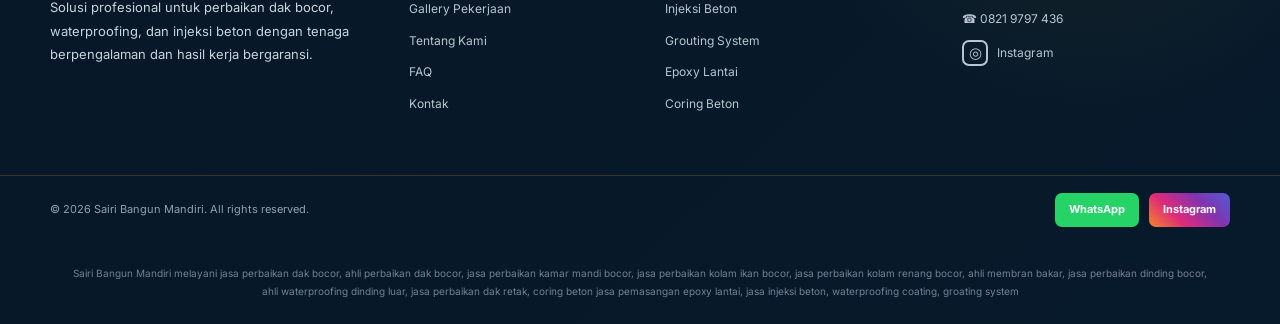
==== commit 167af910: "Update index.html" ====
--- a/index.html
+++ b/index.html
@@ -200,7 +200,7 @@
         <div class="hero-copy">
           <p class="eyebrow">JASA PERBAIKAN DAK BOCOR, WATERPROOFING & INJEKSI BETON</p>
           <h1>Jasa Perbaikan Dak Bocor, Waterproofing & <span>Injeksi Beton Profesional</span></h1>
-          <p class="hero-text">Mengatasi kebocoran, keretakan beton, dan kebutuhan perlindungan bangunan dengan tenaga berpengalaman, metode yang tepat, dan hasil kerja yang bergaransi.</p>
+          <p class="hero-text">Mengatasi kebocoran, keretakan beton, dan kebutuhan perlindungan bangunan dengan tenaga berpengalaman, metode yang tepat, dan hasil kerja yang bergaransi 1-5 Tahun.</p>
           <div class="hero-actions">
             <a class="btn btn-gold" href="https://wa.me/628219797436?text=Halo%20Sairi%20Bangun%20Mandiri%2C%20saya%20ingin%20konsultasi." target="_blank" rel="noopener">Konsultasi Sekarang</a>
             <a class="btn btn-outline" href="#layanan">Lihat Layanan <span>→</span></a>
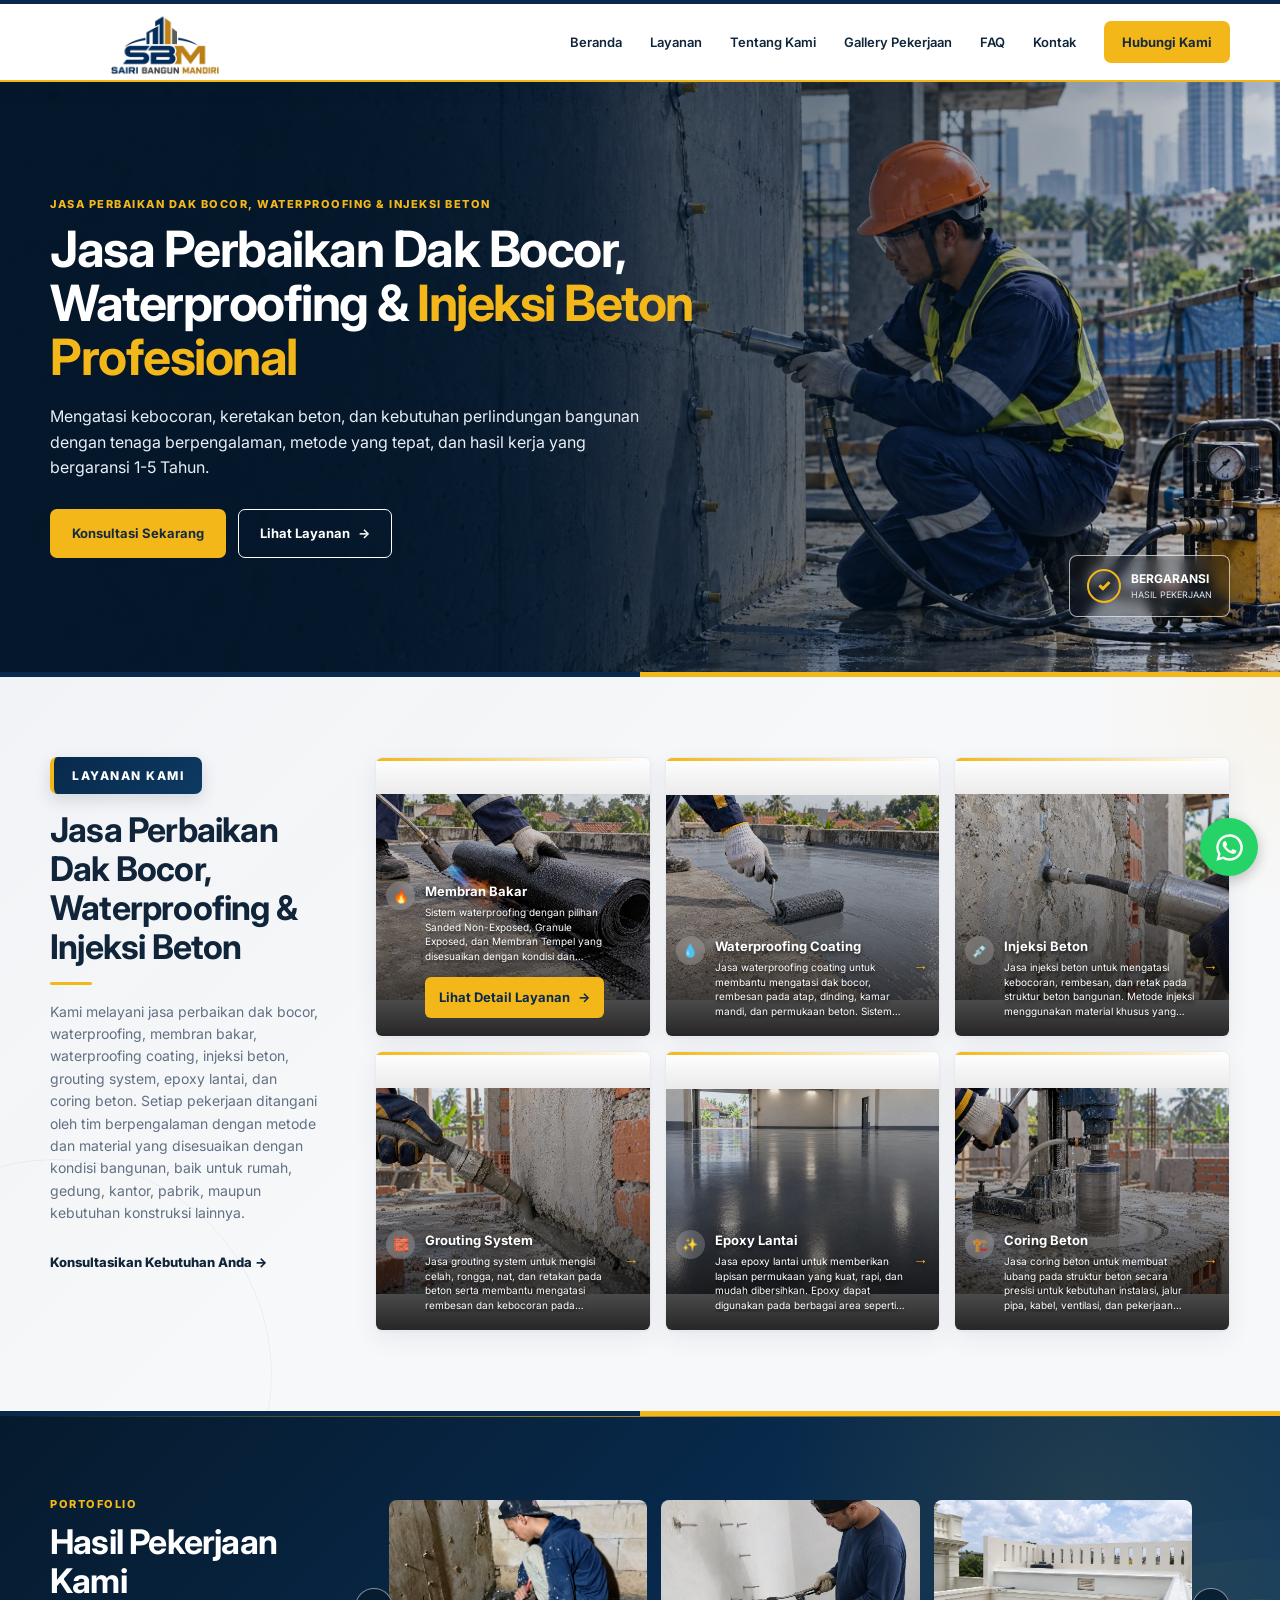
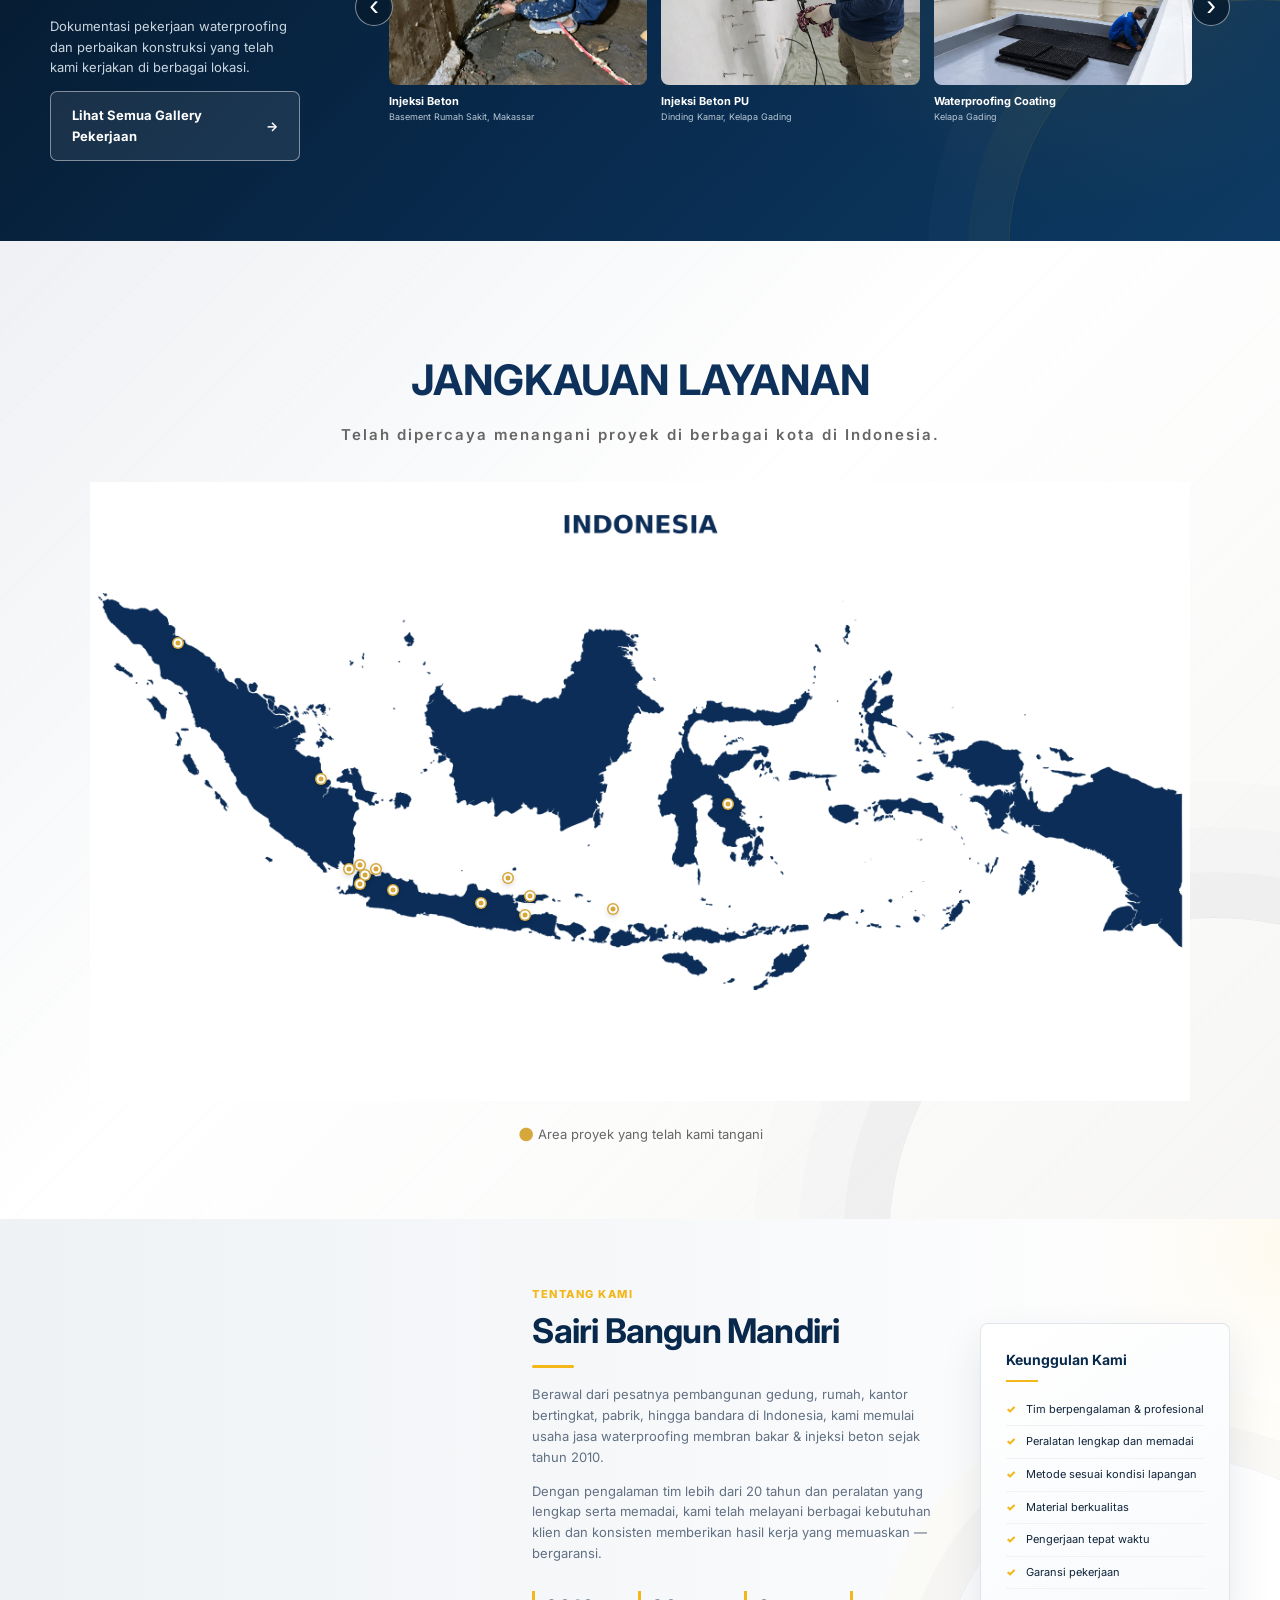
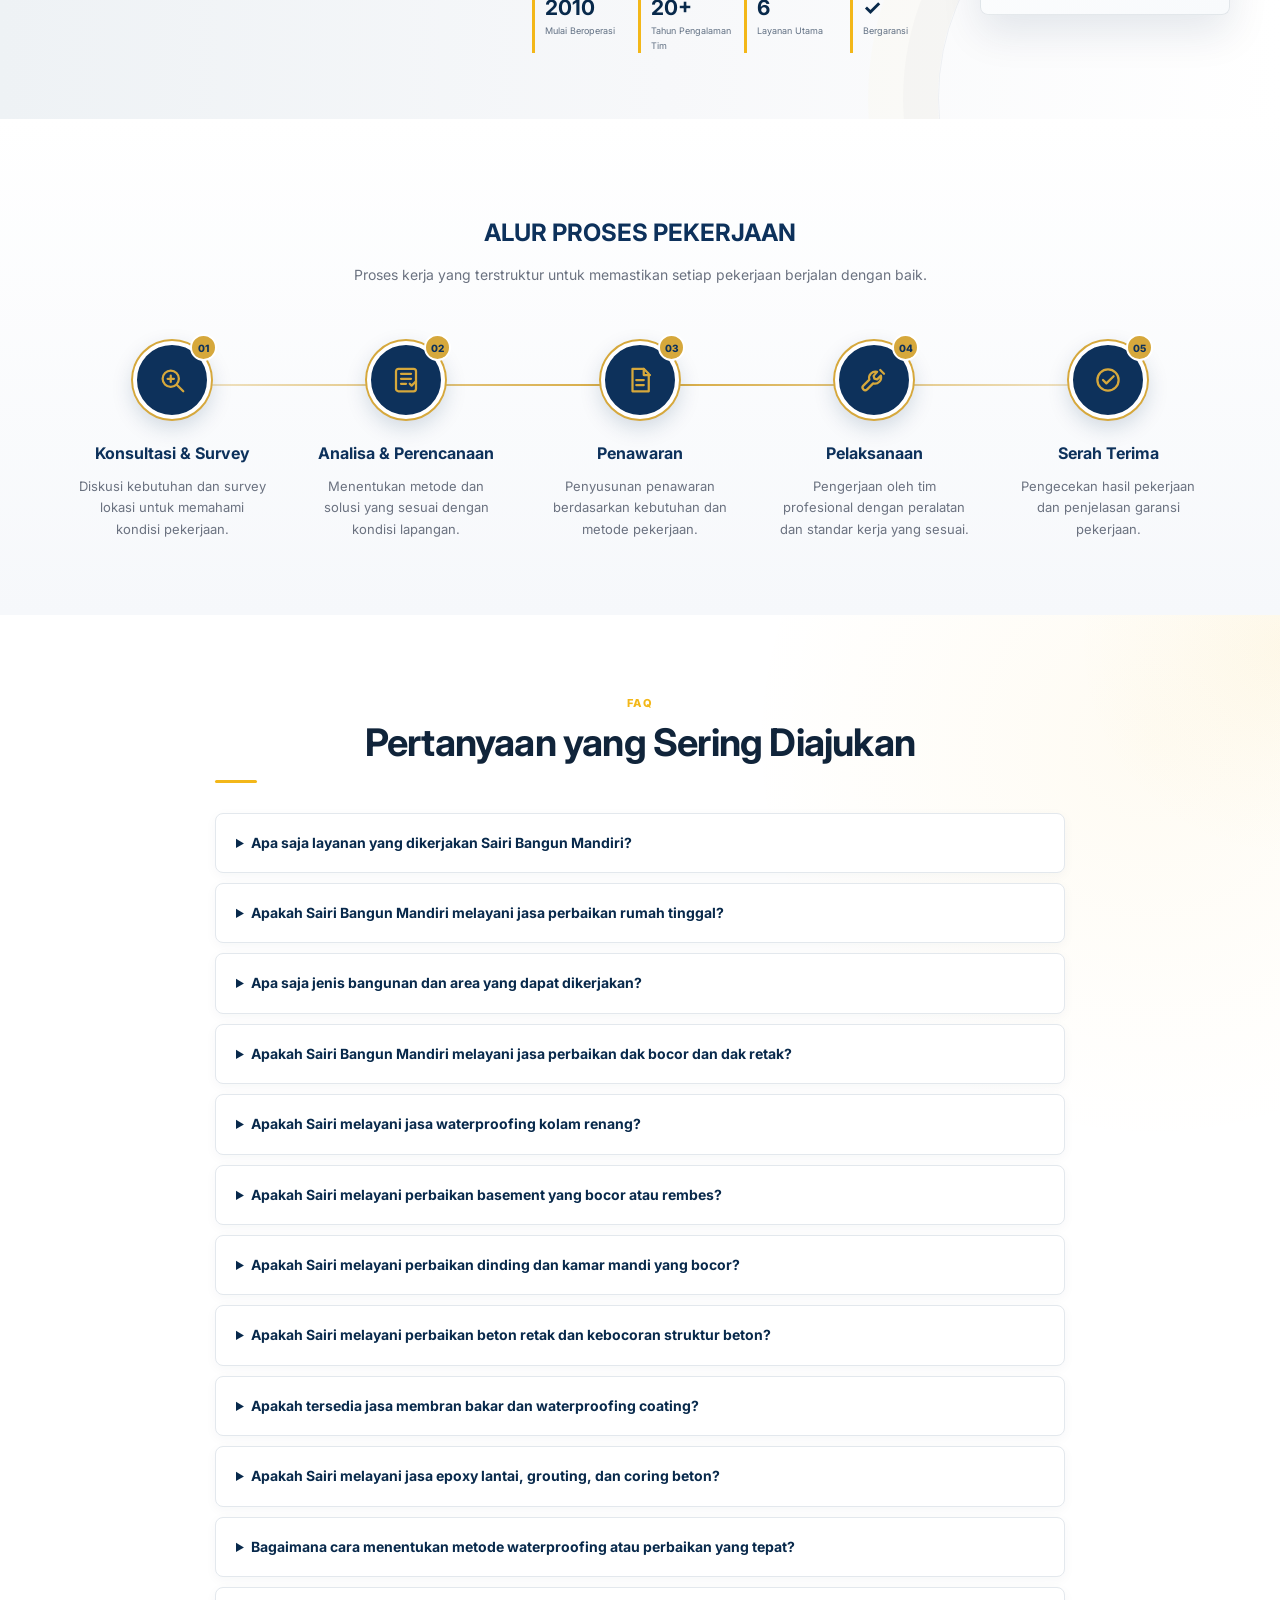
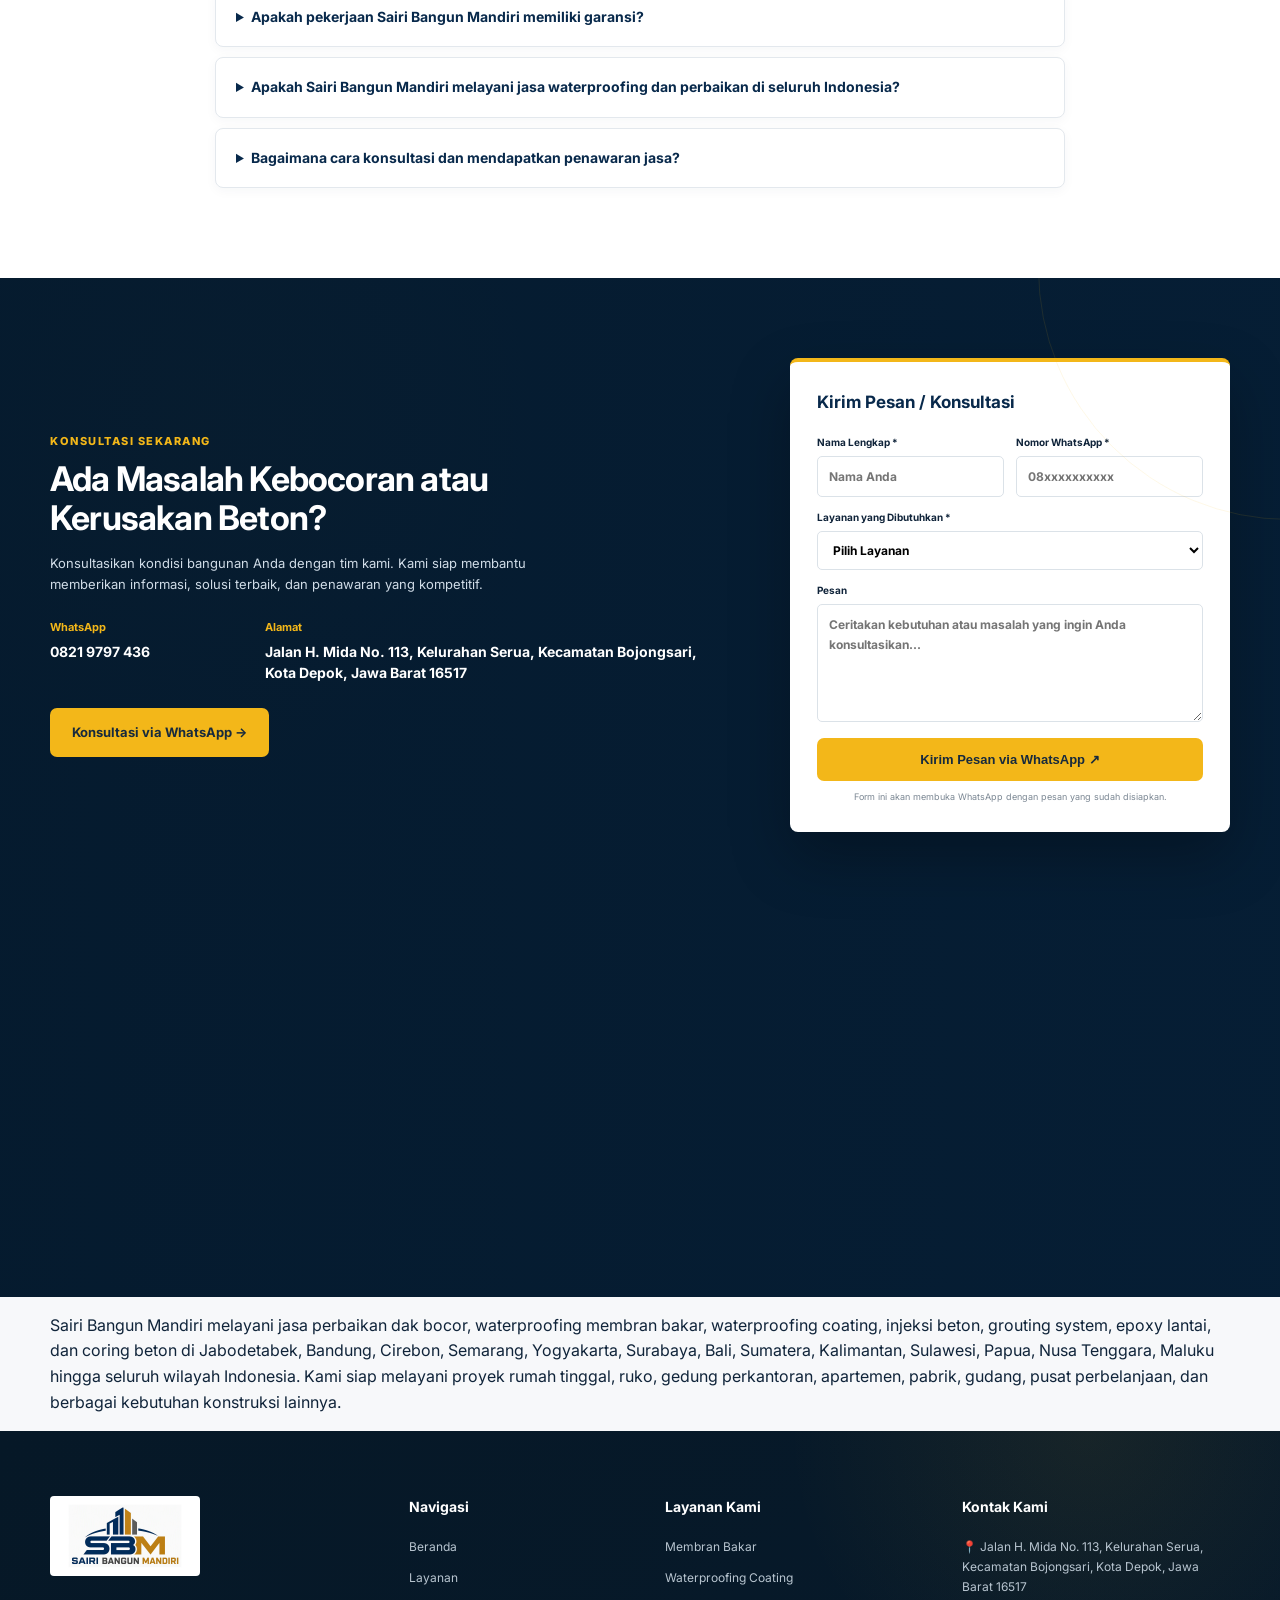
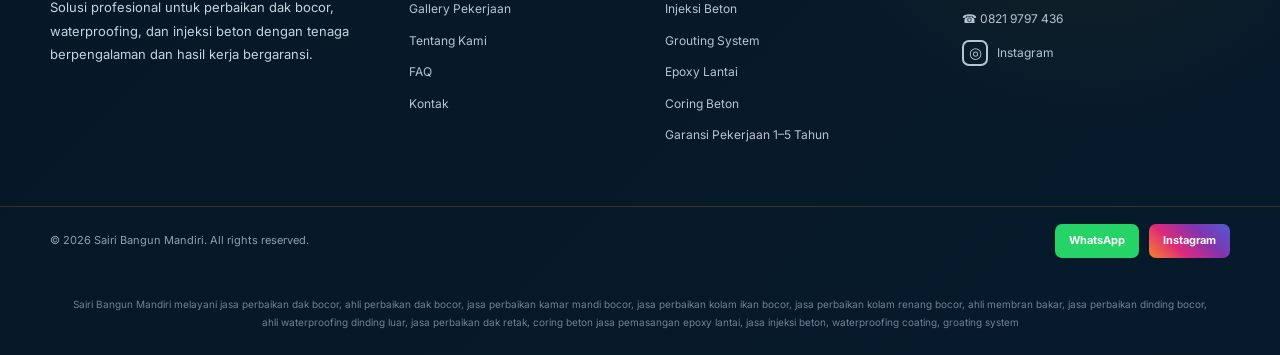
==== commit af7b911f: "Update index.html" ====
--- a/index.html
+++ b/index.html
@@ -807,6 +807,7 @@
       <a href="#layanan">Grouting System</a>
       <a href="#layanan">Epoxy Lantai</a>
       <a href="#layanan">Coring Beton</a>
+      <a href="#kontak">Garansi Pekerjaan 1–5 Tahun</a>
     </div>
 
 
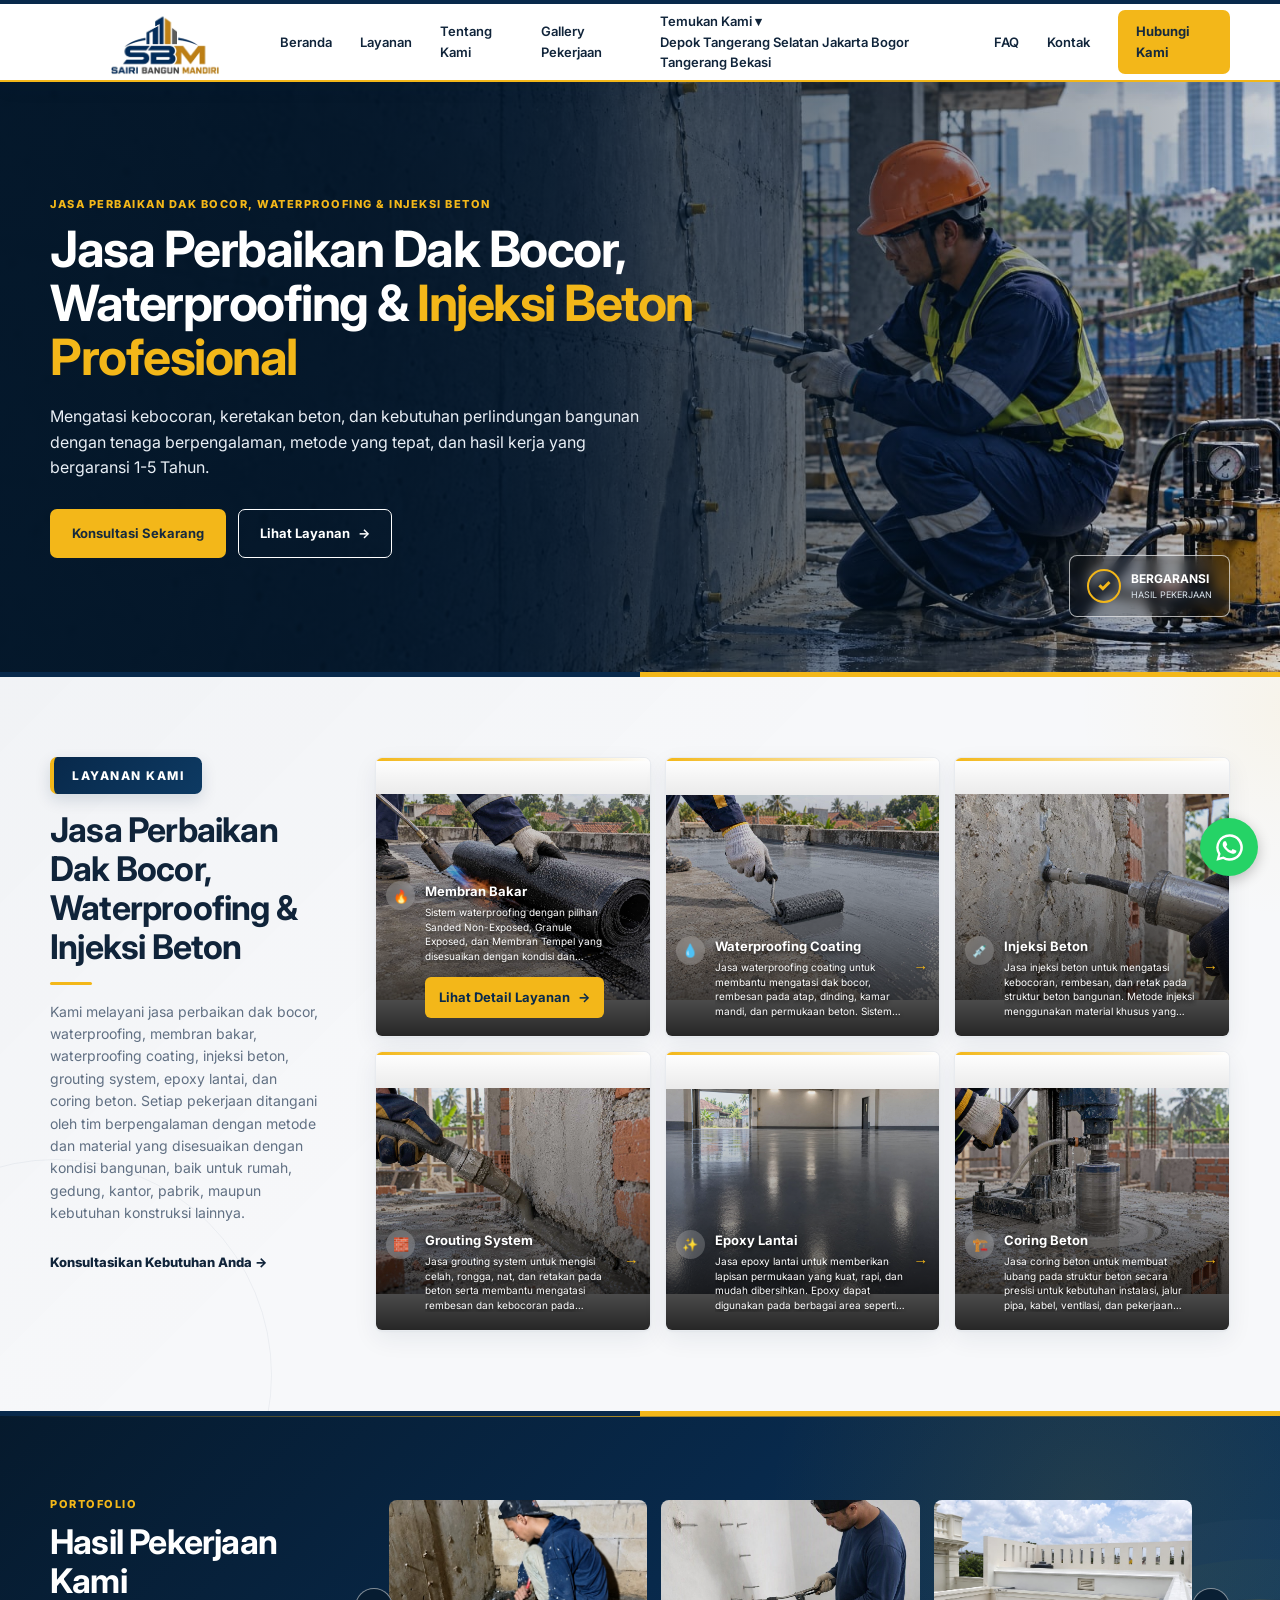
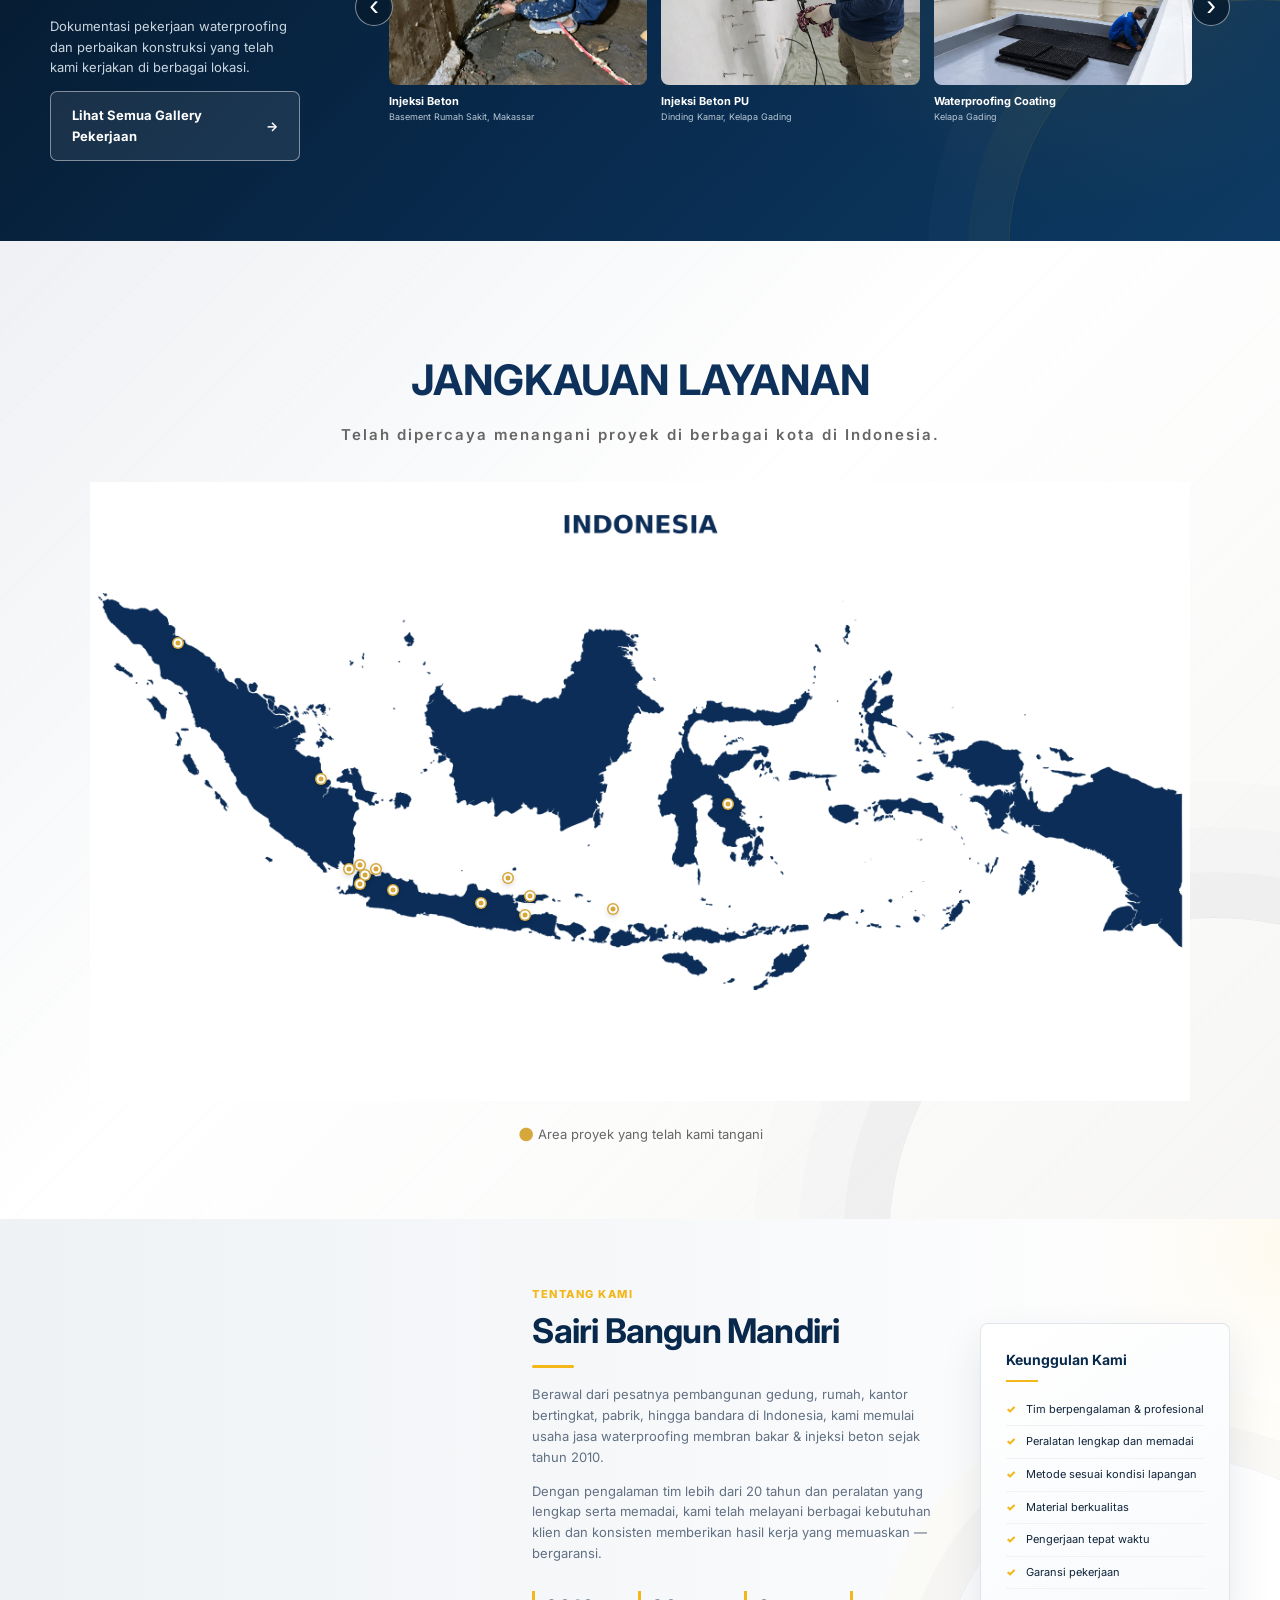
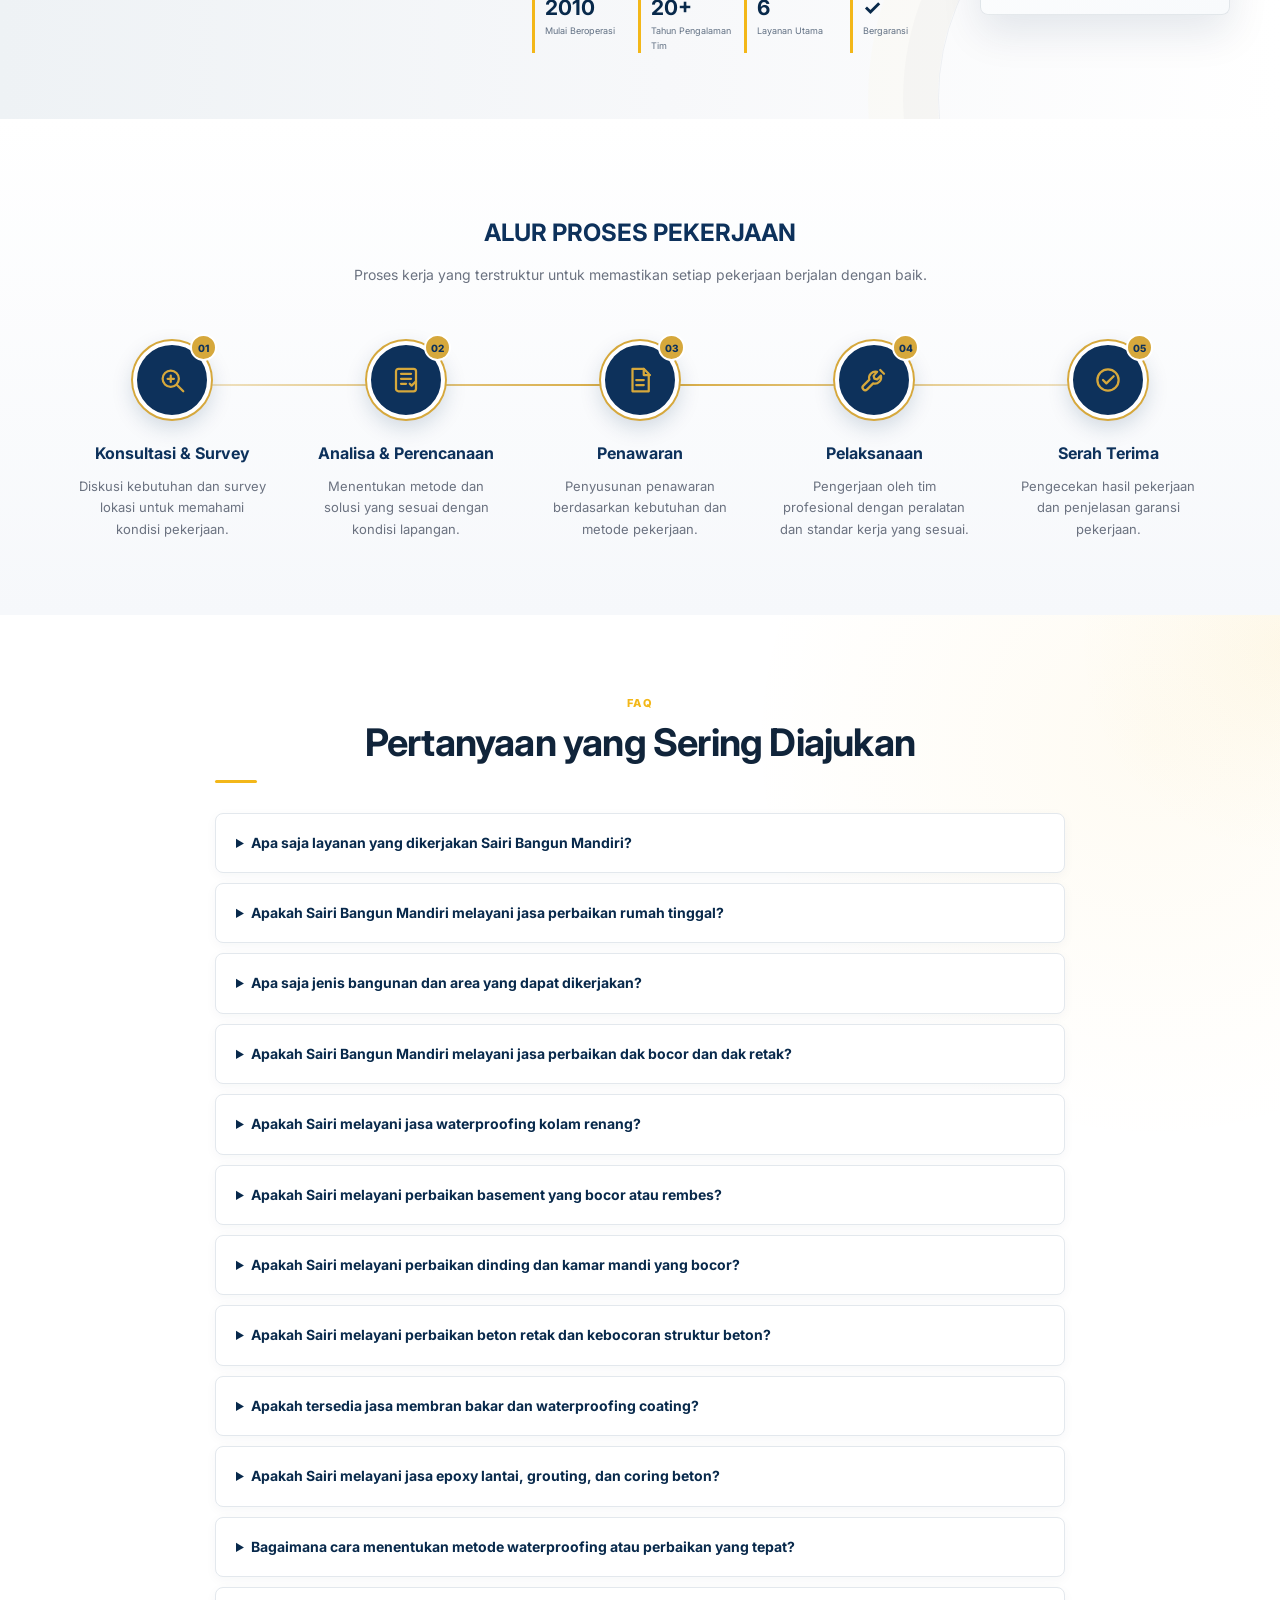
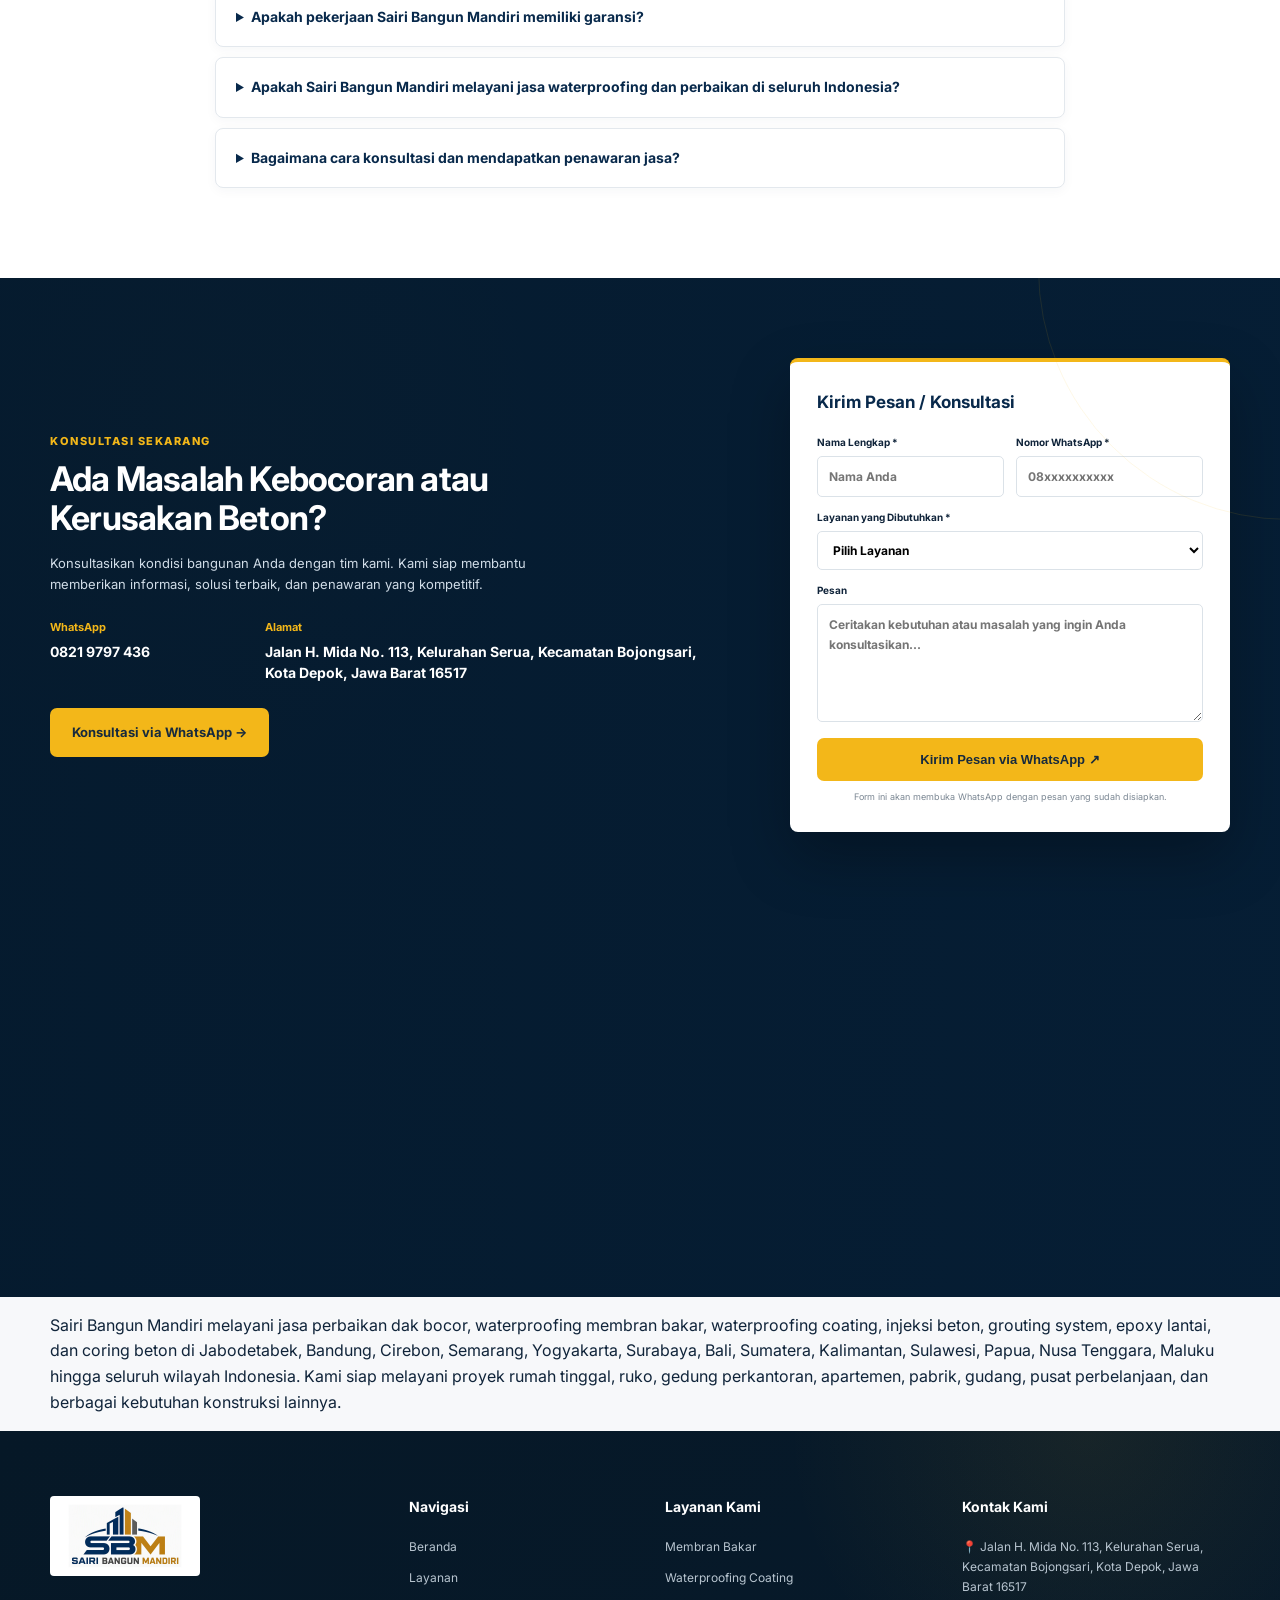
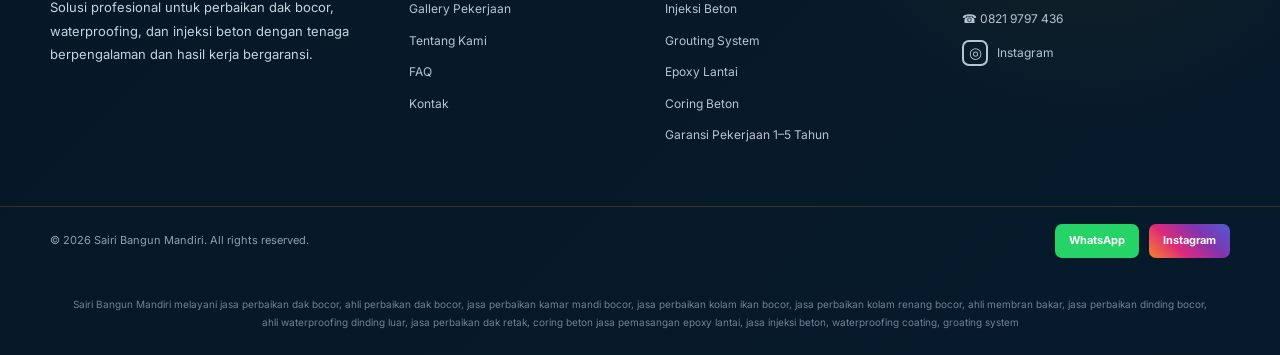
==== commit fadb660e: "Refactor navigation with dropdown for locations Updated navigation structure to include a dropdown f" ====
--- a/index.html
+++ b/index.html
@@ -181,15 +181,33 @@
       <button class="menu-toggle" aria-label="Buka menu" aria-expanded="false">
         <span></span><span></span><span></span>
       </button>
-      <nav class="nav" aria-label="Navigasi utama">
-        <a href="#top">Beranda</a>
-        <a href="#layanan">Layanan</a>
-        <a href="#tentang">Tentang Kami</a>
-        <a href="#portfolio">Gallery Pekerjaan</a>
-        <a href="#faq">FAQ</a>
-        <a href="#kontak">Kontak</a>
-        <a class="btn btn-gold btn-small" href="https://wa.me/628219797436?text=Halo%20Sairi%20Bangun%20Mandiri%2C%20saya%20ingin%20konsultasi%20mengenai%20pekerjaan%20konstruksi." target="_blank" rel="noopener">Hubungi Kami</a>
-      </nav>
+      
+<nav class="nav" aria-label="Navigasi utama">
+  <a href="#top">Beranda</a>
+  <a href="#layanan">Layanan</a>
+  <a href="#tentang">Tentang Kami</a>
+  <a href="#portfolio">Gallery Pekerjaan</a>
+
+  <div class="nav-dropdown">
+    <a class="nav-dropdown-toggle" href="temukan-kami.html">
+      Temukan Kami <span>▾</span>
+    </a>
+    <div class="nav-dropdown-menu">
+      <a href="temukan-kami.html#depok">Depok</a>
+      <a href="waterproofing-membran-bakar-pamulang.html">Tangerang Selatan</a>
+      <a href="temukan-kami.html#jakarta">Jakarta</a>
+      <a href="temukan-kami.html#bogor">Bogor</a>
+      <a href="temukan-kami.html#tangerang">Tangerang</a>
+      <a href="temukan-kami.html#bekasi">Bekasi</a>
+    </div>
+  </div>
+
+  <a href="#faq">FAQ</a>
+  <a href="#kontak">Kontak</a>
+  <a class="btn btn-gold btn-small"
+     href="https://wa.me/628219797436?text=Halo%20Sairi%20Bangun%20Mandiri"
+     target="_blank" rel="noopener">Hubungi Kami</a>
+</nav>
     </div>
   </header>
 
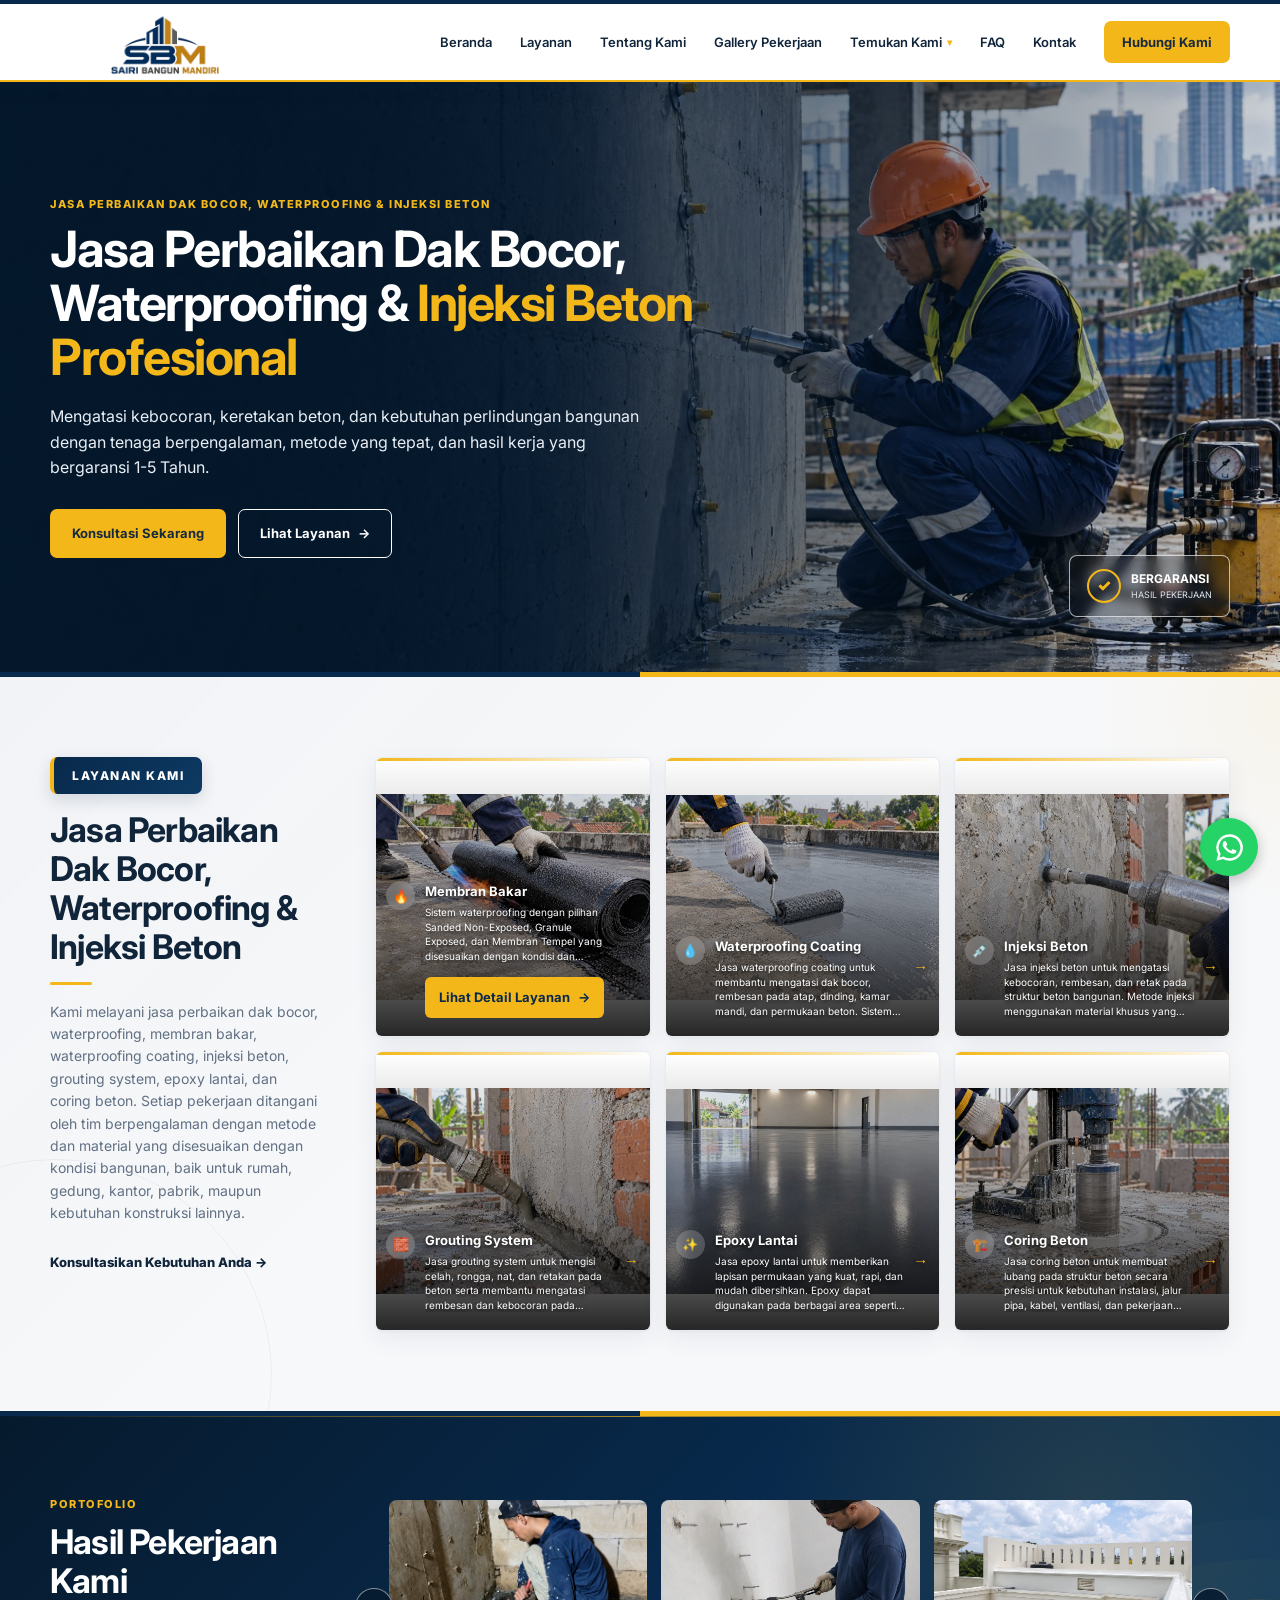
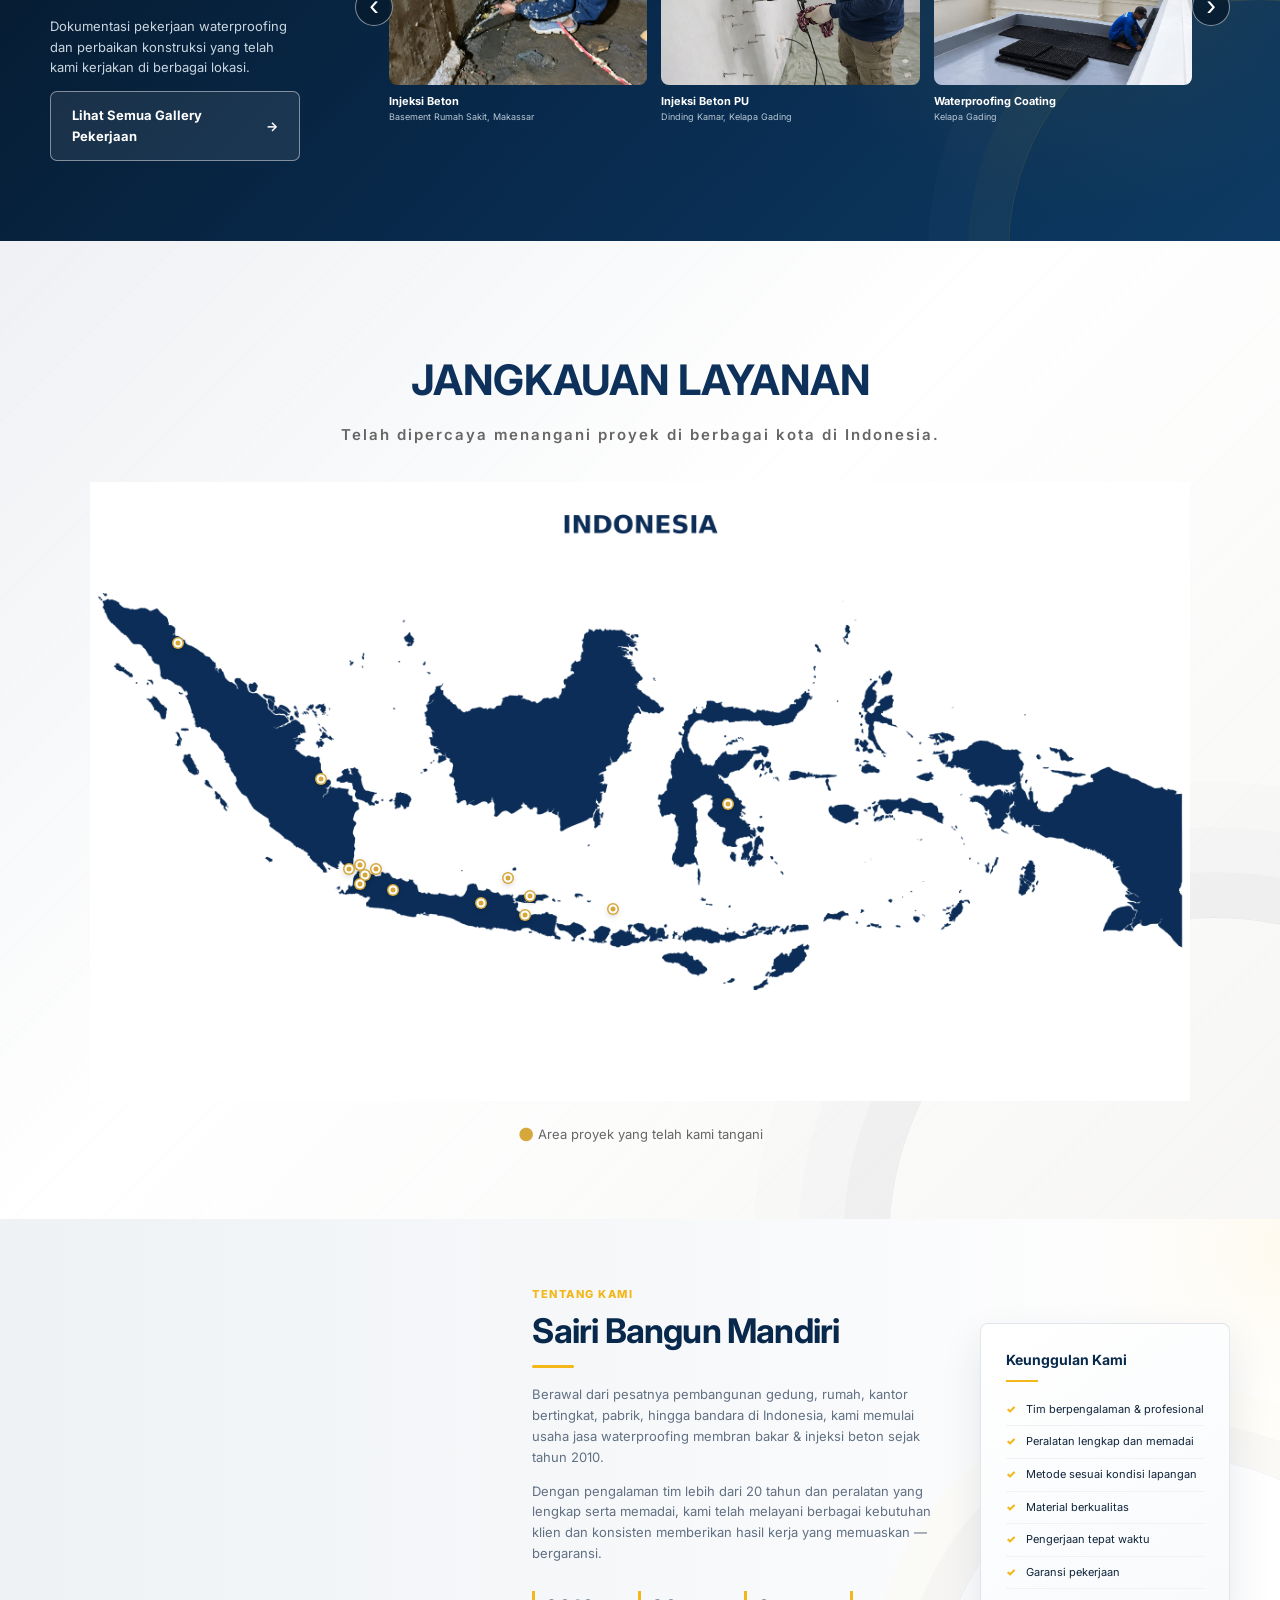
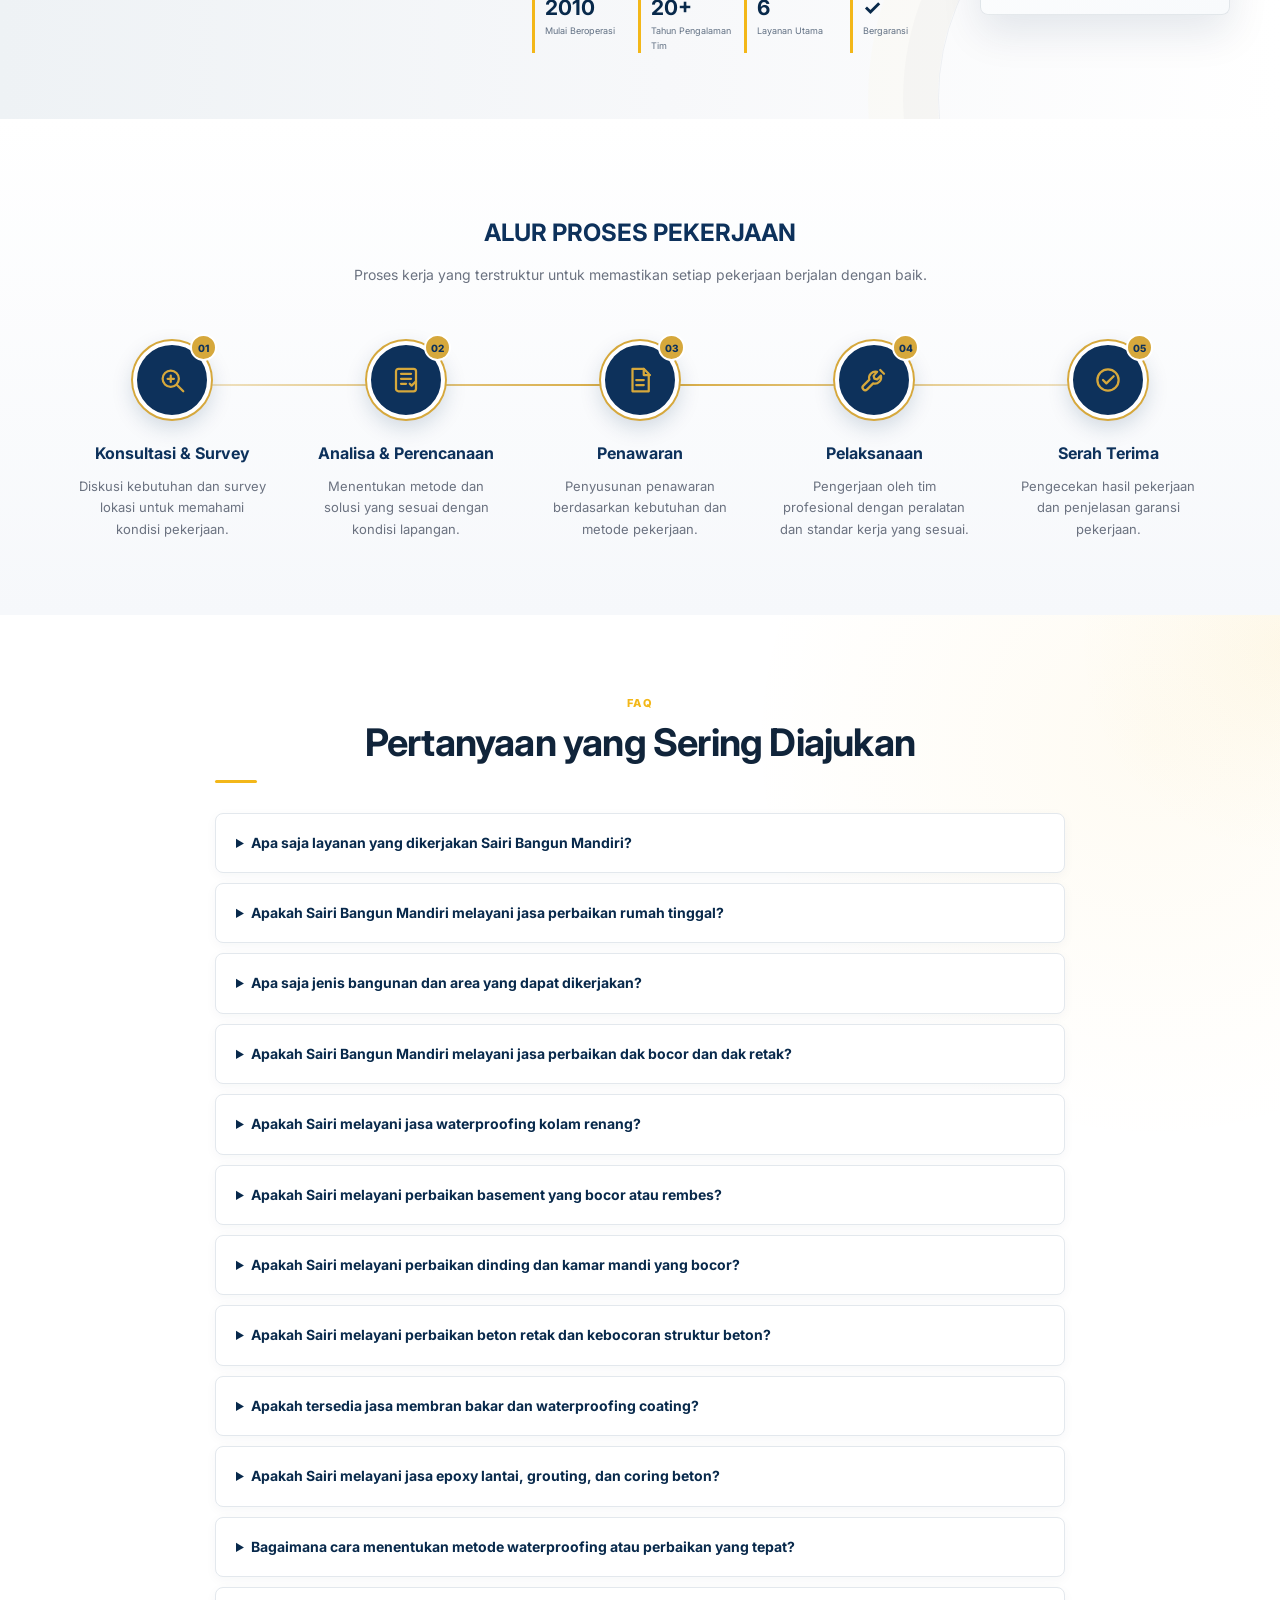
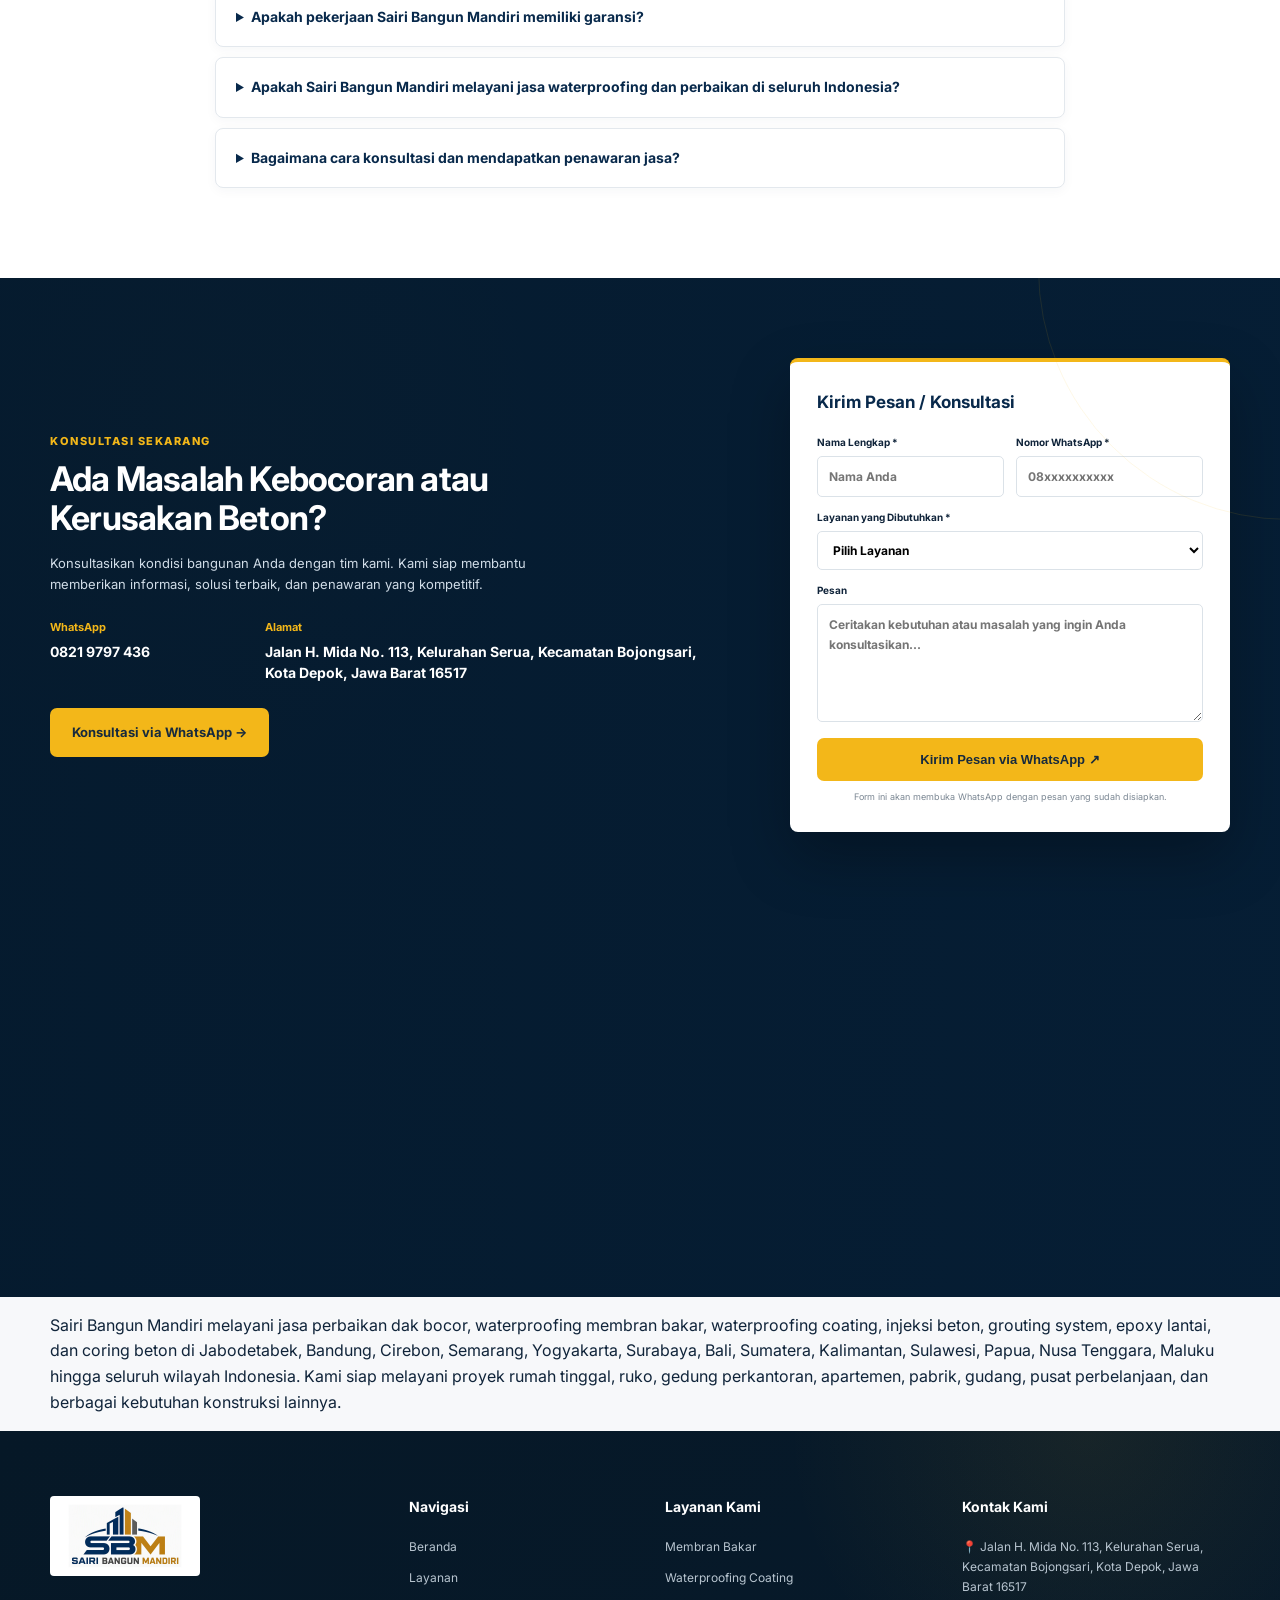
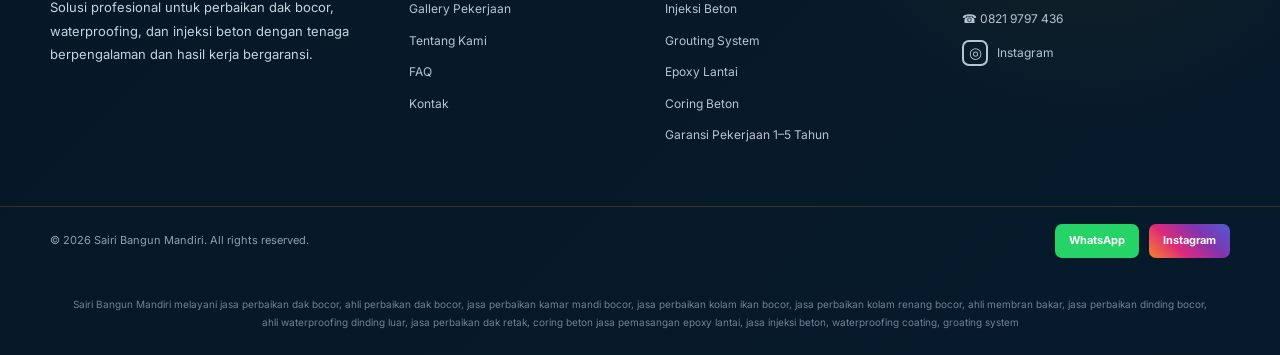
==== commit f358c844: "Modify 'Temukan Kami' dropdown behavior Updated the 'Temukan Kami' dropdown to toggle visibility on " ====
--- a/index.html
+++ b/index.html
@@ -188,10 +188,10 @@
   <a href="#tentang">Tentang Kami</a>
   <a href="#portfolio">Gallery Pekerjaan</a>
 
-  <div class="nav-dropdown">
-    <a class="nav-dropdown-toggle" href="temukan-kami.html">
-      Temukan Kami <span>▾</span>
-    </a>
+<div class="nav-dropdown">
+  <a class="nav-dropdown-toggle" href="#" onclick="event.preventDefault(); this.parentElement.classList.toggle('active')">
+    Temukan Kami <span>▾</span>
+  </a>
     <div class="nav-dropdown-menu">
       <a href="temukan-kami.html#depok">Depok</a>
       <a href="waterproofing-membran-bakar-pamulang.html">Tangerang Selatan</a>
--- a/style.css
+++ b/style.css
@@ -1900,3 +1900,14 @@
 @media(prefers-reduced-motion:reduce){.service-card-link .service-image,.service-card-link .service-detail-link span{transition:none}}
 .membran-btn{display:inline-block;margin-top:14px;padding:14px 22px;background:#25D366;color:#fff;text-decoration:none;font-weight:800;border-radius:8px;transition:background .25s ease,transform .25s ease}.membran-btn:hover{background:#128C7E;transform:translateY(-2px)}
 .membran-logo-link{display:inline-flex;align-items:center;margin-bottom:24px;background:#fff;padding:8px 12px;border-radius:6px}.membran-logo{display:block;width:180px;height:auto;max-height:80px;object-fit:contain;background:transparent;border-radius:0;padding:0}.membran-wa-float{position:fixed;right:22px;bottom:22px;z-index:9999;width:58px;height:58px;border-radius:50%;background:#25D366;color:#fff;display:flex;align-items:center;justify-content:center;box-shadow:0 4px 14px #0004;text-decoration:none;transition:transform .2s ease,background .2s ease}.membran-wa-float:hover{background:#128C7E;transform:scale(1.08)}.membran-wa-float svg{width:32px;height:32px;fill:currentColor}@media(max-width:760px){.membran-wa-float{right:16px;bottom:16px;width:54px;height:54px}}
+
+/* DROPDOWN MENU TEMUKAN KAMI */
+.nav-dropdown{position:relative;display:flex;align-items:center;height:100%}
+.nav-dropdown-toggle{white-space:nowrap!important;display:flex;align-items:center;gap:5px}
+.nav-dropdown-toggle span{font-size:10px;color:var(--gold)}
+.nav-dropdown-menu{display:none!important;position:absolute!important;top:100%;left:-15px;min-width:210px;background:#fff;padding:8px!important;border:1px solid #e5eaf0;border-top:3px solid var(--gold);border-radius:0 0 8px 8px;box-shadow:0 12px 25px rgba(0,0,0,.15);z-index:9999}
+.nav-dropdown-menu a{display:block!important;padding:11px 13px!important;margin:0!important;color:var(--navy)!important;font-size:12px!important;white-space:nowrap}
+.nav-dropdown-menu a::after{display:none!important}
+.nav-dropdown-menu a:hover{background:#f1f5f9;color:var(--navy)!important}
+.nav-dropdown:hover .nav-dropdown-menu,.nav-dropdown:focus-within .nav-dropdown-menu{display:block!important}
+@media(max-width:800px){.nav-dropdown{display:block!important;width:100%;height:auto}.nav-dropdown-menu{top:auto!important;left:auto!important;position:static!important;min-width:0;width:100%;box-shadow:none;border:0;border-left:2px solid var(--gold);border-radius:0;margin:0 0 8px 10px!important;padding:4px 8px!important}.nav-dropdown:hover .nav-dropdown-menu,.nav-dropdown:focus-within .nav-dropdown-menu{display:block!important}}
